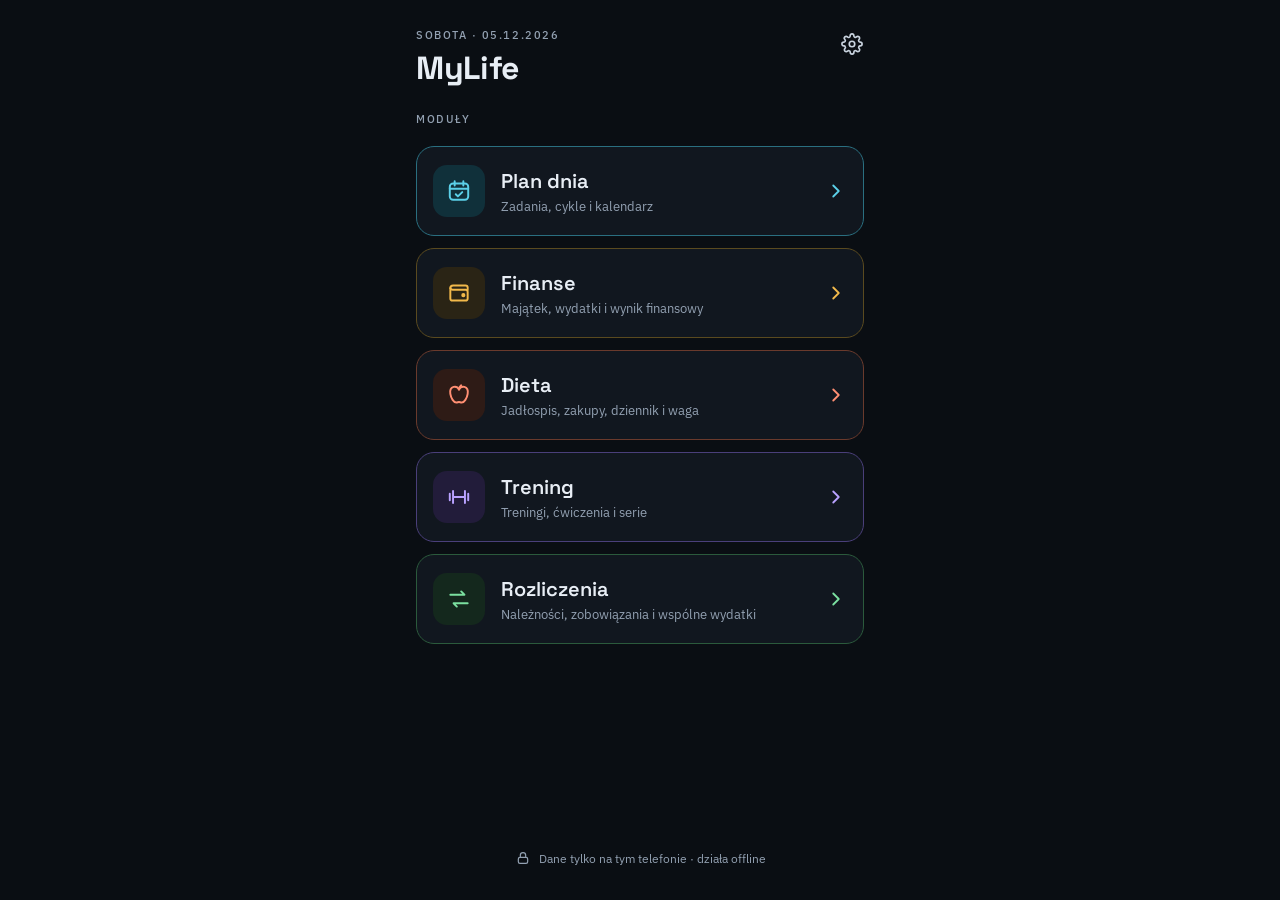
==== index.html @ 1a454322 "v42" ====
<!doctype html>
<html lang="pl">
<head>
<meta charset="utf-8">
<meta name="viewport" content="width=device-width, initial-scale=1, viewport-fit=cover">
<meta name="theme-color" content="#0A0E13">
<meta name="color-scheme" content="dark">
<meta name="description" content="MyLife – osobisty planer dnia, działa offline, dane tylko na telefonie.">
<meta name="mobile-web-app-capable" content="yes">
<title>MyLife</title>
<link rel="manifest" href="manifest.webmanifest">
<link rel="icon" type="image/png" sizes="192x192" href="icons/icon-192.png">
<link rel="apple-touch-icon" href="icons/icon-192.png">
<link rel="preconnect" href="https://fonts.googleapis.com">
<link rel="preconnect" href="https://fonts.gstatic.com" crossorigin>
<link rel="stylesheet" href="https://fonts.googleapis.com/css2?family=IBM+Plex+Sans:wght@400;500;600&family=Space+Grotesk:wght@500;600;700&display=swap">
<link rel="stylesheet" href="styles.css">
</head>
<body>
<div id="app" aria-live="polite"></div>
<noscript><p style="color:#E8EEF5;padding:24px;font-family:sans-serif">MyLife wymaga włączonego JavaScriptu.</p></noscript>
<script src="lib/jszip.min.js"></script>
<script src="core.js"></script>
<script src="gcal.js"></script>
<script src="polar.js"></script>
<script src="diet-pdf.js"></script>
<script src="diet-core.js"></script>
<script src="diet-ui.js"></script>
<script src="body-ocr.js"></script>
<script src="body-cam.js"></script>
<script src="body-ui.js"></script>
<script src="fin-core.js"></script>
<script src="fin-import.js"></script>
<script src="fin-ui.js"></script>
<script src="train-core.js"></script>
<script src="settle-core.js"></script>
<script src="settle-ui.js"></script>
<script src="train-rec.js"></script>
<script src="polar-sports.js"></script>
<script src="train-rec-ui.js"></script>
<script src="train-ui.js"></script>
<script src="gcal-ui.js"></script>
<script src="polar-ui.js"></script>
<script src="app.js"></script>
</body>
</html>
---- styles.css ----
/* MyLive – style przeniesione 1:1 z makiety „Planer – makieta” */
:root {
  --bg: #0A0E13;
  --surface: #11171F;
  --surface-2: #171F2A;
  --line: #202B38;
  --line-2: #2B3848;
  --accent: #5BD0E8;
  --accent-ink: #06222A;
  --accent-bg: #10303A;
  --accent-line: #2A6F80;
  --text: #E8EEF5;
  --text-2: #C9D3DF;
  --muted: #93A1B2;
  --dim: #6F7E90;
  --check: #4A5A6E;
  --danger-bg: #3A1A1F;
  --danger: #FF9C8A;
  --gold: #F2B94B; --gold-bg: #2A2415;
  --coral: #FF8F73; --coral-bg: #2E1B16;
  --display: 'Space Grotesk', system-ui, sans-serif;
  --body: 'IBM Plex Sans', system-ui, sans-serif;
  --safe-top: env(safe-area-inset-top, 0px);
  --safe-bottom: env(safe-area-inset-bottom, 0px);
  color-scheme: dark;
}
* { box-sizing: border-box; -webkit-tap-highlight-color: transparent; }
html, body { margin: 0; height: 100%; background: var(--bg); }
body { color: var(--text); font-family: var(--body); overscroll-behavior: none; }
a { color: inherit; text-decoration: none; }
button { font-family: inherit; color: inherit; cursor: pointer; }
input, textarea { font-family: var(--body); }
input::placeholder, textarea::placeholder { color: var(--muted); }
:focus-visible { outline: 2px solid var(--accent); outline-offset: 2px; }
.sr-only { position: absolute; width: 1px; height: 1px; overflow: hidden; clip: rect(0 0 0 0); white-space: nowrap; }

#app { max-width: 480px; margin: 0 auto; height: 100dvh; display: flex; flex-direction: column; overflow: hidden; position: relative; }
.screen { flex: 1; min-height: 0; display: flex; flex-direction: column; }

/* ---------- Nagłówki ---------- */
.topbar { display: flex; align-items: center; gap: 4px; padding: calc(16px + var(--safe-top)) 8px 0 8px; }
.topbar.center { justify-content: space-between; }
.topbar h1 { margin: 0; font-family: var(--display); font-size: 22px; font-weight: 600; }
.iconbtn { width: 44px; height: 44px; display: flex; align-items: center; justify-content: center; background: none; border: none; padding: 0; color: var(--text); flex: none; }
.iconbtn.soft { color: var(--text-2); }
.eyebrow { font-size: 11px; letter-spacing: 0.14em; color: var(--muted); font-weight: 500; text-transform: uppercase; }

/* ---------- Ekran główny ---------- */
.home { padding: calc(28px + var(--safe-top)) 16px calc(20px + var(--safe-bottom)); gap: 20px; overflow-y: auto; }
.home h1 { margin: 0; font-family: var(--display); font-size: 32px; font-weight: 700; letter-spacing: -0.01em; }
.modules { display: flex; flex-direction: column; gap: 12px; }
.module { display: flex; align-items: center; gap: 16px; padding: 18px 16px; background: var(--surface); border: 1px solid var(--line); border-radius: 18px; min-height: 44px; width: 100%; text-align: left; }
.module.active { border-color: var(--accent-line); }
.module .ico { width: 52px; height: 52px; border-radius: 14px; display: flex; align-items: center; justify-content: center; flex: none; }
.module .txt { flex: 1; min-width: 0; display: flex; flex-direction: column; gap: 4px; }
.module .name { font-family: var(--display); font-size: 20px; font-weight: 600; }
.module .desc { font-size: 13px; color: var(--muted); }
.badge-soon { flex: none; font-size: 11px; letter-spacing: 0.08em; padding: 4px 8px; border: 1px solid var(--line-2); border-radius: 999px; color: var(--muted); }
.home-foot { margin-top: auto; display: flex; align-items: center; justify-content: center; gap: 8px; color: var(--muted); font-size: 12px; background: none; border: none; min-height: 44px; width: 100%; }

/* ---------- Przełącznik widoków ---------- */
.seg { display: flex; background: var(--surface); border: 1px solid var(--line); border-radius: 12px; padding: 4px; gap: 4px; }
.seg > * { flex: 1; height: 40px; display: flex; align-items: center; justify-content: center; border-radius: 9px; color: var(--text-2); font-size: 14px; font-weight: 500; background: none; border: none; }
.seg > .on { background: var(--accent); color: var(--accent-ink); font-weight: 600; }
.seg.small { background: var(--bg); padding: 3px; gap: 3px; }
.seg.small > * { height: 38px; font-size: 13px; }

.head-pad { display: flex; flex-direction: column; gap: 16px; padding: 8px 16px 0 16px; }
.head-pad.tight { gap: 8px; }

/* ---------- Pasek tygodnia (Dzień) ---------- */
.strip { touch-action: pan-y; display: grid; grid-template-columns: repeat(7, minmax(0, 1fr)); gap: 6px; }
.strip button { display: flex; flex-direction: column; align-items: center; gap: 4px; padding: 8px 0; border-radius: 12px; background: var(--surface); border: 1px solid var(--line); min-height: 56px; }
.strip .d { font-size: 11px; color: var(--muted); letter-spacing: 0.06em; }
.strip .n { font-family: var(--display); font-size: 17px; font-weight: 600; }
.strip .sel { background: var(--accent-bg); border-color: var(--accent-line); }
.strip .sel .n, .strip .today .n { color: var(--accent); }

.dayhead { display: flex; justify-content: space-between; align-items: center; gap: 8px; min-height: 28px; }
.dayhead .t { font-family: var(--display); font-size: 18px; font-weight: 600; }
.sub { font-size: 13px; color: var(--muted); }
.dayhead + .sub { margin-top: -10px; }

/* pastylka (Cofnij, Rozwiń wszystko, Otwórz ten dzień) */
.pillbtn { flex: none; height: 44px; margin: -8px 0; padding: 0; background: none; border: none; display: flex; align-items: center; }
.pill { height: 28px; padding: 0 10px; border-radius: 999px; background: var(--surface-2); border: 1px solid var(--line-2); color: var(--accent); font-size: 12px; font-weight: 500; display: inline-flex; align-items: center; gap: 5px; white-space: nowrap; }

/* ---------- Lista zadań ---------- */
.list { flex: 1; min-height: 0; overflow-y: auto; display: flex; flex-direction: column; gap: 8px; padding: 12px 16px 12px 16px; }
.row-wrap { flex: none; position: relative; border-radius: 14px; overflow: hidden; }
.row-del { position: absolute; inset: 0; background: var(--danger-bg); display: none; align-items: center; gap: 10px; padding-left: 20px; color: var(--danger); font-size: 14px; font-weight: 600; }
.row-wrap.swiping .row-del { display: flex; }
.row { position: relative; touch-action: pan-y; display: flex; align-items: center; gap: 12px; padding: 4px 4px 4px 14px; background: var(--surface); border: 1px solid var(--line); border-radius: 14px; min-height: 56px; transition: transform .2s ease; user-select: none; -webkit-user-select: none; }
.row .time { width: 44px; flex: none; font-family: var(--display); font-size: 15px; font-weight: 600; color: var(--accent); }
.row .time.allday { font-size: 12px; font-weight: 500; color: var(--muted); font-family: var(--body); }
.row .body { flex: 1; min-width: 0; display: flex; flex-direction: column; gap: 3px; background: none; border: none; padding: 8px 0; text-align: left; }
.row .title { font-size: 15px; color: var(--text); overflow-wrap: anywhere; }
.row.done .title { color: var(--muted); text-decoration: line-through; }
.row.done .time { color: var(--muted); }
.rep { display: flex; align-items: center; gap: 5px; font-size: 12px; color: var(--muted); }
.check { width: 48px; height: 48px; flex: none; display: flex; align-items: center; justify-content: center; background: none; border: none; padding: 0; }
.check .box { width: 26px; height: 26px; border-radius: 8px; border: 2px solid var(--check); display: flex; align-items: center; justify-content: center; color: var(--accent-ink); }
.row.done .check .box { background: var(--accent); border-color: var(--accent); }
.empty { margin: 24px 8px; text-align: center; color: var(--muted); font-size: 14px; line-height: 1.5; }

/* ---------- Stopka akcji ---------- */
.footbar { display: flex; align-items: center; gap: 10px; padding: 12px 16px calc(20px + var(--safe-bottom)) 16px; background: var(--bg); border-top: 1px solid var(--line); }
.quick { flex: 1; min-width: 0; height: 48px; background: var(--surface); border: 1px solid var(--line-2); border-radius: 14px; padding: 0 14px; color: var(--text); font-size: 15px; }
.plus { width: 48px; height: 48px; flex: none; border-radius: 14px; background: var(--accent); color: var(--accent-ink); display: flex; align-items: center; justify-content: center; border: none; }
.primary { flex: 1; height: 52px; border-radius: 14px; background: var(--accent); color: var(--accent-ink); display: flex; align-items: center; justify-content: center; gap: 8px; font-size: 16px; font-weight: 600; border: none; }
.primary:disabled { opacity: .45; }

/* ---------- Tydzień ---------- */
.navrow { display: flex; align-items: center; justify-content: space-between; }
.navrow .mid { display: flex; flex-direction: column; align-items: center; gap: 2px; }
.navrow .big { font-family: var(--display); font-size: 18px; font-weight: 600; }
.navrow .big.l { font-size: 20px; }
.navrow .small { font-size: 12px; color: var(--muted); }
.week-list { flex: 1; min-height: 0; overflow-y: auto; display: flex; flex-direction: column; gap: 8px; padding: 4px 16px 12px 16px; }
.wday { flex: none; background: var(--surface); border: 1px solid var(--line); border-radius: 14px; overflow: hidden; }
.wday .top { display: flex; align-items: flex-start; }
.wday .open { flex: none; display: flex; padding: 10px 0 10px 10px; background: none; border: none; }
.dbadge { width: 48px; flex: none; display: flex; flex-direction: column; align-items: center; gap: 2px; padding: 6px 0; border-radius: 10px; border: 1px solid var(--line); }
.dbadge .d { font-size: 11px; letter-spacing: 0.06em; color: var(--muted); }
.dbadge .n { font-family: var(--display); font-size: 18px; font-weight: 600; }
.dbadge.today { background: var(--accent-bg); border-color: var(--accent-line); }
.dbadge.today .n { color: var(--accent); }
.wday .tog { flex: 1; min-width: 0; display: flex; align-items: flex-start; gap: 14px; padding: 10px 12px 10px 14px; background: none; border: none; text-align: left; min-height: 64px; }
.wday .lines { flex: 1; min-width: 0; display: flex; flex-direction: column; gap: 5px; padding-top: 2px; }
.wline { display: flex; gap: 10px; align-items: baseline; min-width: 0; }
.wline .tm { width: 40px; flex: none; font-family: var(--display); font-size: 13px; font-weight: 600; color: var(--accent); }
.wline .tm.allday { font-family: var(--body); font-weight: 500; font-size: 11px; color: var(--muted); }
.wline .nm { flex: 1; min-width: 0; font-size: 14px; white-space: nowrap; overflow: hidden; text-overflow: ellipsis; }
.wline.done .nm { color: var(--muted); text-decoration: line-through; }
.more { font-size: 12px; color: var(--muted); padding-left: 0; }
.chev { flex: none; height: 32px; display: flex; align-items: center; color: var(--muted); }
.wday .items { margin: 0 12px 4px 12px; border-top: 1px solid var(--line); padding: 12px 2px 6px 60px; display: flex; flex-direction: column; gap: 12px; }
.witem { display: flex; gap: 10px; align-items: flex-start; background: none; border: none; padding: 0; text-align: left; width: 100%; }
.witem .tm { width: 40px; flex: none; font-family: var(--display); font-size: 13px; font-weight: 600; color: var(--accent); padding-top: 1px; }
.witem .tm.allday { font-family: var(--body); font-weight: 500; font-size: 11px; color: var(--muted); }
.witem .c { flex: 1; min-width: 0; display: flex; flex-direction: column; gap: 3px; }
.witem .ti { font-size: 14px; }
.witem.done .ti { color: var(--muted); text-decoration: line-through; }

/* ---------- Miesiąc ---------- */
.dow-row { display: grid; grid-template-columns: repeat(7, minmax(0, 1fr)); text-align: center; font-size: 11px; letter-spacing: 0.06em; color: var(--muted); padding-bottom: 2px; }
.mgrid { display: grid; grid-template-columns: repeat(7, minmax(0, 1fr)); }
.mcell { width: 100%; height: 50px; display: flex; flex-direction: column; align-items: center; gap: 3px; padding: 3px 0 0 0; background: none; border: none; color: var(--text); }
.mcell .num { width: 30px; height: 30px; border-radius: 15px; display: flex; align-items: center; justify-content: center; font-family: var(--display); font-size: 15px; font-weight: 500; }
.mcell.muted .num { color: var(--dim); }
.mcell.today .num { background: var(--accent); color: var(--accent-ink); font-weight: 700; }
.mcell.sel .num { border: 2px solid var(--accent); color: var(--accent); font-weight: 700; }
.dots { display: flex; gap: 3px; height: 5px; }
.dots i { width: 5px; height: 5px; border-radius: 3px; background: var(--accent); display: block; }
.mcell.muted .dots i { background: var(--dim); }
.month-panel { flex: 1; min-height: 0; overflow-y: auto; padding: 12px 16px 12px 16px; }
.card { background: var(--surface); border: 1px solid var(--line); border-radius: 16px; padding: 14px; display: flex; flex-direction: column; gap: 12px; }
.card .hdr { display: flex; justify-content: space-between; align-items: baseline; gap: 8px; }
.card .hdr .t { font-family: var(--display); font-size: 16px; font-weight: 600; }
.card .hdr .c { flex: none; font-size: 12px; color: var(--muted); }
.mitem { display: flex; gap: 12px; align-items: flex-start; background: none; border: none; padding: 0; text-align: left; width: 100%; }
.mitem .tm { width: 44px; flex: none; font-family: var(--display); font-size: 14px; font-weight: 600; color: var(--accent); padding-top: 1px; }
.mitem .tm.allday { font-family: var(--body); font-size: 11px; font-weight: 500; color: var(--muted); padding-top: 3px; }
.mitem .c { flex: 1; min-width: 0; display: flex; flex-direction: column; gap: 3px; }
.mitem .ti { font-size: 14px; }
.mitem.done .ti { color: var(--muted); text-decoration: line-through; }

/* ---------- Formularz ---------- */
.form { flex: 1; min-height: 0; overflow-y: auto; display: flex; flex-direction: column; gap: 14px; padding: 12px 16px 12px 16px; }
.form.tight { gap: 12px; padding-top: 8px; }
.field { flex: none; display: flex; flex-direction: column; gap: 8px; }
.title-input { height: 54px; background: var(--surface); border: 1px solid var(--accent-line); border-radius: 14px; padding: 0 16px; color: var(--text); font-size: 17px; }
.note-input { height: 76px; background: var(--surface); border: 1px solid var(--line); border-radius: 14px; padding: 12px 16px; color: var(--text); font-size: 15px; resize: none; }
.group { flex: none; display: flex; flex-direction: column; gap: 8px; }
.datecard { position: relative; background: var(--surface); border: 1px solid var(--line); border-radius: 14px; padding: 12px 14px; display: flex; flex-direction: column; gap: 6px; min-height: 44px; }
.datecard .v { font-family: var(--display); font-size: 17px; font-weight: 600; }
.datecard input { position: absolute; inset: 0; width: 100%; height: 100%; opacity: 0; border: 0; padding: 0; margin: 0; cursor: pointer; }
.datecard input::-webkit-calendar-picker-indicator { position: absolute; inset: 0; width: 100%; height: 100%; cursor: pointer; }
.timecard { background: var(--surface); border: 1px solid var(--line); border-radius: 14px; padding: 0 6px 0 14px; display: flex; align-items: center; justify-content: space-between; min-height: 56px; }
.timecard .lab { display: flex; align-items: center; gap: 10px; }
.timecard .lab .two { display: flex; flex-direction: column; gap: 1px; }
.timecard .lab .two span:last-child { font-size: 12px; color: var(--muted); }
.hm { display: flex; align-items: center; gap: 2px; }
.hm .colon { font-family: var(--display); font-size: 18px; font-weight: 600; color: var(--muted); padding: 0 3px; }
.num-in { width: 48px; height: 40px; text-align: center; background: var(--bg); border: 1px solid var(--accent-line); border-radius: 10px; color: var(--accent); font-family: var(--display); font-size: 18px; font-weight: 600; }
.num-in.m { width: 56px; height: 48px; border-radius: 12px; font-size: 20px; }
.num-in.l { width: 64px; height: 52px; border-radius: 12px; font-size: 24px; }
.hm .colon.m { font-size: 20px; } .hm .colon.l { font-size: 24px; }
.panel { flex: none; background: var(--surface); border: 1px solid var(--line); border-radius: 14px; padding: 14px; display: flex; flex-direction: column; gap: 12px; }
.select { width: 100%; min-height: 48px; padding: 0 14px; display: flex; align-items: center; justify-content: space-between; background: var(--bg); border: 1px solid var(--line-2); border-radius: 12px; color: var(--text); font-size: 15px; text-align: left; }
.options { background: var(--bg); border: 1px solid var(--line-2); border-radius: 12px; overflow: hidden; }
.options > * { width: 100%; min-height: 48px; padding: 0 14px; display: flex; align-items: center; justify-content: space-between; background: none; border: none; border-bottom: 1px solid var(--line); font-size: 15px; text-align: left; color: var(--text); }
.options > *:last-child { border-bottom: none; }
.options .on { color: var(--accent); font-weight: 600; }
.options .link { color: var(--accent); font-weight: 500; }
.hint { display: flex; align-items: center; gap: 8px; font-size: 13px; color: var(--muted); }
.switchrow { display: flex; align-items: center; justify-content: space-between; }
.switchrow .lab { display: flex; align-items: center; gap: 10px; font-size: 15px; }
.switch { width: 60px; height: 44px; background: none; border: none; padding: 0; display: flex; align-items: center; justify-content: flex-end; }
.switch .track { position: relative; display: block; width: 48px; height: 28px; border-radius: 14px; background: var(--surface-2); border: 1px solid var(--dim); transition: background .15s; }
.switch .knob { position: absolute; top: 2px; left: 3px; width: 22px; height: 22px; border-radius: 11px; background: var(--muted); transition: left .15s, background .15s; }
.switch[aria-checked="true"] .track { background: var(--accent); border-color: var(--accent); }
.switch[aria-checked="true"] .knob { left: 22px; background: var(--accent-ink); }
.customrem { display: flex; align-items: center; gap: 8px; }
.customrem > span:first-child { font-size: 14px; color: var(--text-2); margin-right: 4px; }
.danger-link { align-self: center; background: none; border: none; color: var(--danger); font-size: 14px; font-weight: 500; min-height: 44px; padding: 0 12px; }

/* ---------- Własne powtarzanie ---------- */
.stepper { display: flex; align-items: center; gap: 12px; }
.round { width: 44px; height: 44px; border-radius: 22px; background: var(--surface-2); border: 1px solid var(--line-2); color: var(--text); display: flex; align-items: center; justify-content: center; padding: 0; flex: none; }
.stepper .val { width: 36px; text-align: center; font-family: var(--display); font-size: 26px; font-weight: 600; }
.wdays { display: grid; grid-template-columns: repeat(7, minmax(0, 1fr)); gap: 6px; }
.wdays button { height: 48px; border-radius: 12px; background: var(--surface-2); border: 1px solid var(--line-2); color: var(--text-2); font-size: 13px; font-weight: 500; padding: 0; }
.wdays button.on { background: var(--accent); border-color: var(--accent); color: var(--accent-ink); font-weight: 600; }
.radio-row { display: flex; align-items: center; gap: 8px; }
.radio { flex: 1; min-width: 0; min-height: 48px; background: none; border: none; padding: 0; display: flex; align-items: center; gap: 12px; text-align: left; color: var(--text); font-size: 15px; }
.radio .dot { flex: none; width: 22px; height: 22px; border-radius: 11px; border: 2px solid var(--check); display: flex; align-items: center; justify-content: center; }
.radio[aria-checked="true"] .dot { border-color: var(--accent); }
.radio[aria-checked="true"] .dot::after { content: ''; width: 10px; height: 10px; border-radius: 5px; background: var(--accent); }
.end-date { flex: none; height: 44px; background: var(--bg); border: 1px solid var(--accent-line); border-radius: 12px; color: var(--accent); padding: 0 8px; font-family: var(--display); font-size: 15px; font-weight: 600; color-scheme: dark; }
.preview { display: flex; flex-direction: column; gap: 6px; font-size: 13px; color: var(--muted); }
.preview b { color: var(--text-2); font-weight: 500; }

/* ---------- Przełóż (przesunięcie w lewo + panel) ---------- */
.row-move { position: absolute; inset: 0; background: var(--accent-bg); display: none; align-items: center; justify-content: flex-end; gap: 10px; padding-right: 20px; color: var(--accent); font-size: 14px; font-weight: 600; }
.row-wrap.swiping-l .row-move { display: flex; }
.sheet-wrap { position: absolute; inset: 0; z-index: 10; }
.sheet-scrim { position: absolute; inset: 0; width: 100%; height: 100%; background: rgba(5, 8, 12, 0.74); border: none; padding: 0; cursor: default; }
.sheet-wrap.anim .sheet-scrim { animation: fade .2s ease; }
.sheet-wrap.anim .sheet { animation: slide .22s ease; }
.sheet { position: absolute; left: 0; right: 0; bottom: 0; max-height: 94%; overflow-y: auto; background: var(--surface); border-top: 1px solid var(--line-2); border-radius: 22px 22px 0 0; padding: 10px 16px calc(20px + var(--safe-bottom)) 16px; display: flex; flex-direction: column; gap: 12px; }
.sheet h2 { margin: 0; font-family: var(--display); font-size: 20px; font-weight: 600; }
.grab { align-self: center; width: 40px; height: 4px; border-radius: 2px; background: var(--line-2); }
.sheet-opt { width: 100%; min-height: 56px; padding: 0 14px; display: flex; align-items: center; gap: 12px; text-align: left; color: var(--text); border-radius: 14px; border: 1px solid var(--line); background: var(--bg); }
.sheet-opt .dot { flex: none; width: 22px; height: 22px; border-radius: 11px; border: 2px solid var(--check); display: flex; align-items: center; justify-content: center; }
.sheet-opt.on { border-color: var(--accent-line); background: var(--accent-bg); }
.sheet-opt.on .dot { border-color: var(--accent); }
.sheet-opt.on .dot::after { content: ''; width: 10px; height: 10px; border-radius: 5px; background: var(--accent); }
.cal { background: var(--bg); border: 1px solid var(--line); border-radius: 14px; padding: 8px 8px 10px 8px; display: flex; flex-direction: column; gap: 4px; }
.cal .iconbtn:disabled { opacity: .35; }
.cal-grid { display: grid; grid-template-columns: repeat(7, minmax(0, 1fr)); }
.cal-off { height: 40px; display: flex; align-items: center; justify-content: center; font-family: var(--display); font-size: 15px; color: var(--dim); }
.cal-day { width: 100%; height: 40px; display: flex; align-items: center; justify-content: center; background: none; border: none; padding: 0; }
.cal-day span { width: 36px; height: 36px; border-radius: 18px; color: var(--text); display: flex; align-items: center; justify-content: center; font-family: var(--display); font-size: 15px; font-weight: 500; }
.cal-day.on span { background: var(--accent); color: var(--accent-ink); font-weight: 700; }
.btn-cancel { height: 52px; padding: 0 20px; border-radius: 14px; background: var(--surface-2); border: 1px solid var(--line-2); color: var(--text-2); font-size: 15px; font-weight: 500; flex: none; }
.btn-cancel.small { height: 48px; padding: 0 18px; border-radius: 12px; font-size: 14px; }
.sheet .primary:disabled { background: var(--line); color: var(--muted); opacity: 1; }
@keyframes slide { from { transform: translateY(40px); opacity: 0; } to { transform: none; opacity: 1; } }
@keyframes fade { from { opacity: 0; } to { opacity: 1; } }

/* uchwyt i zmiana kolejności */
.row { padding-left: 4px !important; height: 64px; min-height: 64px; }
.grip { width: 32px; height: 56px; flex: none; display: flex; align-items: center; justify-content: center; background: none; border: none; padding: 0; color: var(--dim); cursor: grab; touch-action: none; }
.row-wrap.lifting { z-index: 5; overflow: visible; }
.row-wrap.lifting .row { border-color: var(--accent-line); box-shadow: 0 8px 24px rgba(0,0,0,0.55); cursor: grabbing; }
.row .body { align-self: stretch; justify-content: center; }
.btn-del { height: 48px; border-radius: 14px; background: var(--danger-bg); border: 1px solid #6A2F36; color: var(--danger); display: flex; align-items: center; justify-content: center; gap: 8px; font-size: 15px; font-weight: 600; width: 100%; }

/* okno usuwania cyklu */
.sheet-opt.danger.on { border-color: #6A2F36; background: #2A1519; }
.sheet-opt.danger.on .dot { border-color: var(--danger); }
.sheet-opt.danger.on .dot::after { background: var(--danger); }
.primary.danger { background: var(--danger); color: #2A0F12; }

/* ---------- Ustawienia ---------- */
.scard { flex: none; background: var(--surface); border: 1px solid var(--line); border-radius: 16px; padding: 16px; display: flex; flex-direction: column; gap: 14px; }
.sico { flex: none; width: 44px; height: 44px; border-radius: 12px; background: var(--accent-bg); color: var(--accent); display: flex; align-items: center; justify-content: center; }
.kv { display: flex; justify-content: space-between; gap: 12px; padding: 10px 0; border-top: 1px solid var(--line); font-size: 14px; }
.kv span:first-child { color: var(--muted); }
.kv span:last-child { text-align: right; }
.warnbox { display: flex; gap: 10px; align-items: flex-start; padding: 12px; border-radius: 12px; background: var(--gold-bg); color: #F2D9A0; font-size: 13px; line-height: 1.45; }
.bigbtn { width: 100%; min-height: 52px; padding: 0 14px; display: flex; align-items: center; gap: 12px; text-align: left; background: var(--bg); border: 1px solid var(--line-2); border-radius: 14px; color: var(--text); }
.bigbtn > svg { color: var(--accent); flex: none; }
.bigbtn .two { display: flex; flex-direction: column; gap: 2px; padding: 8px 0; }
.bigbtn .two span:first-child { font-size: 15px; font-weight: 600; }
.bigbtn .two span:last-child { font-size: 12px; color: var(--muted); }
.confirmbox { display: flex; flex-direction: column; gap: 12px; padding: 14px; border-radius: 14px; background: var(--gold-bg); border: 1px solid #5A4A1F; font-size: 14px; line-height: 1.45; color: #F2D9A0; }
.btn-gold { flex: 1; height: 48px; border-radius: 12px; background: var(--gold); border: none; color: var(--gold-bg); font-size: 14px; font-weight: 600; }
.okbox { display: flex; align-items: center; gap: 10px; padding: 12px 14px; border-radius: 12px; background: var(--accent-bg); color: #BFEFF8; font-size: 13px; line-height: 1.4; }
.switch:disabled { opacity: .45; }

/* ---------- Kopia zapasowa ---------- */
.btn2 { min-height: 48px; border-radius: 12px; background: var(--surface-2); border: 1px solid var(--line-2); color: var(--text); font-size: 15px; font-weight: 500; display: flex; align-items: center; justify-content: center; gap: 8px; padding: 0 14px; }
.btn2.accent { color: var(--accent); }
.btn2.danger { color: var(--danger); }
.para { font-size: 13px; color: var(--muted); line-height: 1.5; margin: 0; }

/* ---------- Komunikat ---------- */
.toast { position: absolute; left: 16px; right: 16px; bottom: calc(96px + var(--safe-bottom)); background: var(--surface-2); border: 1px solid var(--line-2); color: var(--text); border-radius: 12px; padding: 12px 14px; font-size: 14px; z-index: 20; animation: up .2s ease; }
@keyframes up { from { transform: translateY(8px); opacity: 0; } to { transform: none; opacity: 1; } }
@media (prefers-reduced-motion: reduce) { * { transition: none !important; animation: none !important; } }

/* =========================================================
   Moduł Dieta (v5) – kolory i układ z makiety „Etap 2 – Dieta”
   ========================================================= */
:root { --ok: #7BE0A0; --ok-bg: #123022; --ok-line: #2F7A4D; --bad-bg: #2A1519; --bad-line: #6A2F36; --coral-line: #6A3A2C; }
.module.diet { border-color: var(--coral-line); }
.dscroll { flex: 1; min-height: 0; overflow-y: auto; display: flex; flex-direction: column; gap: 12px; padding: 8px 16px calc(20px + var(--safe-bottom)) 16px; }
.dcard { flex: none; background: var(--surface); border: 1px solid var(--line); border-radius: 16px; padding: 14px; display: flex; flex-direction: column; gap: 10px; }
.dcard.tight { padding: 12px 14px 4px 14px; gap: 0; }
.dcard.accent { border-color: var(--accent-line); }
.dhead { display: flex; justify-content: space-between; align-items: center; gap: 8px; min-height: 28px; }
.dcard.tight .dhead { padding-bottom: 6px; }
.slot { font-size: 12px; color: var(--accent); font-weight: 500; }
.dmeal { display: flex; align-items: center; gap: 12px; min-height: 44px; color: var(--text); }
.dmeal .slot { width: 72px; flex: none; }
.dmeal .nm { flex: 1; min-width: 0; font-size: 14px; line-height: 1.3; }
.dmeal .kc { flex: none; font-size: 12px; color: var(--muted); }
.dfn { flex: none; display: flex; align-items: center; gap: 14px; padding: 14px; background: var(--surface); border: 1px solid var(--line); border-radius: 16px; color: var(--text); min-height: 44px; }
.dfn .dico, .dico { width: 44px; height: 44px; border-radius: 12px; background: var(--coral-bg); display: flex; align-items: center; justify-content: center; color: var(--coral); flex: none; }
.dfn .txt { flex: 1; min-width: 0; display: flex; flex-direction: column; gap: 3px; }
.dfn .t { font-family: var(--display); font-size: 17px; font-weight: 600; }
.dfn .s { font-size: 13px; color: var(--muted); }
.empty-plan { gap: 12px; }
.empty-plan .btn2 { min-height: 44px; }
.ddrop { flex: none; display: flex; flex-direction: column; gap: 6px; }
.ddrop .select { background: var(--surface); }
/* lista jadłospisów */
.mcard { flex: none; background: var(--surface); border: 1px solid var(--line); border-radius: 16px; padding: 12px 14px 14px 6px; display: flex; flex-direction: column; }
.mcard.st-cur { border-color: var(--ok-line); }
.mcard > .stsub, .mcard > .btn2, .mcard > .actbox { margin-left: 8px; }
.mtop { display: flex; align-items: flex-start; gap: 4px; }
.mtop .pen { color: var(--muted); }
.minfo { flex: 1; min-width: 0; display: flex; flex-direction: column; gap: 3px; padding-top: 4px; color: var(--text); }
.minfo .nm { font-family: var(--display); font-size: 17px; font-weight: 600; overflow-wrap: anywhere; }
.minfo .sub { font-size: 13px; color: var(--muted); }
.minfo .src { font-size: 12px; color: var(--muted); overflow-wrap: anywhere; }
.badge { flex: none; margin-top: 6px; font-size: 11px; font-weight: 600; letter-spacing: 0.04em; padding: 4px 8px; border-radius: 999px; border: 1px solid; }
.badge.st-cur { border-color: var(--ok-line); background: var(--ok-bg); color: var(--ok); }
.badge.st-plan { border-color: #5A4A1F; background: var(--gold-bg); color: #F2D9A0; }
.badge.st-old { border-color: var(--bad-line); background: var(--danger-bg); color: var(--danger); }
.badge.st-off { border-color: var(--line-2); background: var(--surface-2); color: var(--muted); }
.stsub { font-size: 12px; color: var(--muted); min-height: 18px; padding-top: 6px; }
.actbox { display: flex; flex-direction: column; gap: 10px; margin-top: 12px; padding-top: 12px; border-top: 1px solid var(--line); }
/* kalendarz */
.dcal { background: var(--bg); border: 1px solid var(--line); border-radius: 14px; padding: 8px 8px 10px 8px; display: flex; flex-direction: column; gap: 4px; }
.dcal .iconbtn:disabled { opacity: .35; }
.cgrid { display: grid; grid-template-columns: repeat(7, minmax(0, 1fr)); }
.ccell { height: 40px; display: flex; align-items: center; justify-content: center; font-family: var(--display); font-size: 15px; color: var(--text); background: none; border: none; padding: 0; border-radius: 20px; }
.ccell.today { box-shadow: inset 0 0 0 1px var(--line-2); }
.ccell.sel { background: var(--accent); color: var(--accent-ink); font-weight: 700; }
.ccell.off { color: #3A4756; }
/* jadłospis i przepis */
.dmrow { width: 100%; min-height: 56px; padding: 6px 0; display: flex; align-items: center; gap: 10px; text-align: left; background: none; border: none; border-top: 1px solid var(--line); color: var(--text); }
.dmrow .slot { width: 72px; flex: none; }
.dmrow .nm { flex: 1; min-width: 0; font-size: 14px; line-height: 1.3; }
.overlay { position: absolute; inset: 0; z-index: 10; background: var(--bg); display: flex; flex-direction: column; }
.dish-title { margin: 0; font-family: var(--display); font-size: 24px; font-weight: 600; line-height: 1.2; }
.chip { height: 28px; padding: 0 10px; border-radius: 999px; background: var(--surface-2); border: 1px solid var(--line-2); font-size: 12px; display: inline-flex; align-items: center; }
.ingrow { display: flex; justify-content: space-between; gap: 12px; padding: 10px 0; border-top: 1px solid var(--line); font-size: 14px; }
.ingrow span:last-child { color: var(--muted); text-align: right; flex: none; max-width: 48%; }
.step { display: flex; gap: 12px; align-items: flex-start; }
.step .n { flex: none; width: 26px; height: 26px; border-radius: 13px; background: var(--accent-bg); color: var(--accent); display: flex; align-items: center; justify-content: center; font-family: var(--display); font-size: 13px; font-weight: 600; }
.step .t { flex: 1; min-width: 0; font-size: 14px; line-height: 1.5; padding-top: 2px; }
/* plan */
.pslot { display: flex; align-items: center; gap: 10px; padding: 10px 0; border-top: 1px solid var(--line); }
.dcard.tight > .pslot:first-child { border-top: none; padding-top: 2px; }
.pweek { flex: none; display: flex; gap: 12px; align-items: flex-start; padding: 10px; background: var(--surface); border: 1px solid var(--line); border-radius: 14px; text-align: left; color: var(--text); width: 100%; }
.wline .sh { width: 54px; flex: none; font-size: 12px; color: var(--accent); font-weight: 500; }
.cdot, .dots i.gold { display: inline-block; width: 6px; height: 6px; border-radius: 3px; background: var(--coral); flex: none; }
.optlist { display: flex; flex-direction: column; gap: 10px; max-height: 52vh; overflow-y: auto; }
/* zakupy */
.cbox { width: 24px; height: 24px; flex: none; border-radius: 7px; border: 2px solid var(--check); display: flex; align-items: center; justify-content: center; color: var(--accent-ink); }
.cbox svg { width: 14px; height: 14px; }
.tri { width: 44px; height: 44px; flex: none; display: flex; align-items: center; justify-content: center; background: none; border: none; padding: 0; }
.tri.full .cbox, .shoprow.done .cbox, .sheet-opt.check.on .cbox { background: var(--accent); border-color: var(--accent); }
.tri.part .cbox { border-color: var(--accent); }
.tri.part .cbox i { width: 10px; height: 3px; border-radius: 2px; background: var(--accent); display: block; }
.shopday { display: flex; align-items: center; gap: 4px; margin: -6px 0 2px -10px; }
.shopexp { flex: 1; min-width: 0; min-height: 48px; display: flex; align-items: center; gap: 8px; background: none; border: none; color: var(--text); padding: 0; }
.shopmeal { width: 100%; display: flex; align-items: center; gap: 4px; padding: 4px 0 4px 24px; background: none; border: none; border-top: 1px solid var(--line); color: var(--text); text-align: left; }
.shoprow { width: 100%; min-height: 52px; display: flex; align-items: center; gap: 12px; padding: 4px 0; background: none; border: none; border-top: 1px solid var(--line); color: var(--text); text-align: left; }
.dcard.tight > .shoprow:first-child { border-top: none; }
.shoprow .nm { flex: 1; min-width: 0; font-size: 14px; }
.shoprow .amt { flex: none; font-size: 13px; color: var(--muted); }
.shoprow.done .nm { color: var(--muted); text-decoration: line-through; }
.bar { height: 8px; border-radius: 4px; background: var(--surface-2); overflow: hidden; }
.bar > div { height: 100%; background: var(--accent); border-radius: 4px; transition: width .2s; }
/* dziennik */
.jmeal { display: flex; align-items: center; gap: 8px; padding: 8px 0; border-top: 1px solid var(--line); }
.dcard.tight > .jmeal:nth-child(2) { border-top: none; }
.jbtn { width: 44px; height: 44px; flex: none; border-radius: 12px; background: var(--bg); border: 1px solid var(--line-2); color: var(--muted); display: flex; align-items: center; justify-content: center; padding: 0; }
.jbtn.eat.on { background: var(--ok-bg); border-color: var(--ok-line); color: var(--ok); }
.jbtn.skip.on { background: var(--bad-bg); border-color: var(--bad-line); color: var(--danger); }
.jentry { display: flex; align-items: center; gap: 8px; padding: 2px 0 2px 2px; font-size: 14px; border-bottom: 1px solid var(--line); }
.jadd { display: flex; gap: 8px; align-items: center; }
.jadd .quick { height: 44px; }
.jadd .plus { width: 44px; height: 44px; }
.tiles { display: grid; grid-template-columns: repeat(3, minmax(0, 1fr)); gap: 8px; }
.tile { background: var(--surface); border: 1px solid var(--line); border-radius: 14px; padding: 12px 6px; display: flex; flex-direction: column; align-items: center; gap: 4px; font-size: 12px; color: var(--muted); text-align: center; }
.tile .v { font-family: var(--display); font-size: 24px; font-weight: 600; color: var(--text); }
.statrow { gap: 6px; padding-bottom: 12px; }
.sbar { display: flex; height: 8px; border-radius: 4px; background: var(--surface-2); overflow: hidden; }
.sbar .e { background: var(--ok); } .sbar .s { background: var(--danger); }
/* waga */
.wrow { display: flex; align-items: center; justify-content: center; gap: 14px; }
.wrow .round { font-size: 22px; }
.wkg { width: 110px; height: 56px; text-align: center; background: var(--bg); border: 1px solid var(--accent-line); border-radius: 12px; color: var(--accent); font-family: var(--display); font-size: 30px; font-weight: 600; }
.wchart { position: relative; display: flex; flex-direction: column; gap: 6px; }
.wchart .wy { position: absolute; left: 0; top: 0; height: 176px; width: 34px; pointer-events: none; z-index: 2; }
.wchart .wy div { position: absolute; left: 0; font-size: 10px; color: var(--muted); background: var(--surface); padding-right: 2px; }
.wscroll { overflow-x: auto; overflow-y: hidden; margin-left: 34px; scrollbar-width: none; }
.wscroll::-webkit-scrollbar { display: none; }
.wgrid { position: absolute; left: 0; right: 0; height: 1px; background: var(--line); }
.wdot { position: absolute; width: 28px; height: 28px; padding: 0; border: none; background: none; display: flex; align-items: center; justify-content: center; }
.wdot span { width: 10px; height: 10px; border-radius: 5px; background: var(--bg); border: 2px solid var(--accent); }
.wdot.on span { background: var(--accent); width: 12px; height: 12px; border-radius: 6px; }
.wtip { align-self: center; display: flex; gap: 10px; align-items: baseline; padding: 6px 12px; border-radius: 10px; background: var(--surface-2); border: 1px solid var(--line-2); font-size: 13px; color: var(--muted); }
.whist { display: flex; align-items: center; gap: 10px; padding: 6px 0; border-top: 1px solid var(--line); font-size: 14px; }
.wdl { width: 78px; text-align: right; font-size: 13px; color: var(--muted); flex: none; }
.wdl.down { color: var(--ok); } .wdl.up { color: var(--danger); }
/* ustawienia – import */
.pending { display: flex; align-items: center; gap: 12px; padding: 10px 12px; border-radius: 12px; background: var(--bg); border: 1px solid var(--line-2); }
.pdfb { flex: none; width: 40px; height: 40px; border-radius: 10px; background: var(--danger-bg); color: var(--danger); font-size: 11px; font-weight: 700; display: flex; align-items: center; justify-content: center; letter-spacing: .05em; }
.fname { font-size: 14px; font-weight: 500; overflow-wrap: anywhere; }
.sheet-opt.check { gap: 12px; }
.okbox a { text-decoration: underline; }
.okbox span { min-width: 0; overflow-wrap: anywhere; }

/* ---------- v6: pusty stan Diety, okno „Pierwszy dzień diety”, wybór modułów kopii ---------- */
.dempty { flex: 1; min-height: 0; overflow-y: auto; display: flex; flex-direction: column; justify-content: center; align-items: center; gap: 14px; padding: 8px 24px calc(40px + var(--safe-bottom)) 24px; text-align: center; }
.dico.big { width: 64px; height: 64px; border-radius: 18px; }
.dico.big svg { width: 30px; height: 30px; }
.dempty a.primary, .dempty a.btn2 { display: flex; align-items: center; justify-content: center; }
.modal-wrap { position: absolute; inset: 0; z-index: 20; background: rgba(5, 8, 12, 0.78); display: flex; align-items: center; justify-content: center; padding: 20px; }
.modal { width: 100%; max-height: 100%; overflow-y: auto; background: var(--surface); border: 1px solid var(--accent-line); border-radius: 18px; padding: 18px; display: flex; flex-direction: column; gap: 12px; }
.fdgrid { display: grid; grid-template-columns: repeat(4, minmax(0, 1fr)); gap: 8px; }
.fdgrid button { height: 48px; padding: 0; border-radius: 12px; border: 1px solid var(--line-2); background: var(--bg); color: var(--text); font-size: 14px; font-weight: 600; }
.fdgrid button.on { border-color: var(--accent); background: var(--accent); color: var(--accent-ink); }
.bkpick { display: flex; flex-direction: column; gap: 10px; padding: 14px; border-radius: 14px; background: var(--surface-2); border: 1px solid var(--accent-line); }
.bkpick.load { background: var(--gold-bg); border-color: #5A4A1F; }
.bkmod { width: 100%; min-height: 48px; display: flex; align-items: center; gap: 12px; padding: 0 12px; background: var(--bg); border: 1px solid var(--line-2); border-radius: 12px; color: var(--text); font-size: 15px; text-align: left; }
.bkmod.on .cbox { background: var(--accent); border-color: var(--accent); }
.btn-gold:disabled, .bkpick .primary:disabled { background: var(--line); color: var(--dim); }
.modal > div { overflow-wrap: anywhere; }

/* ---------- v7 ---------- */
/* Posiłek jako przycisk (Dieta, Plan posiłków): dotknięcie otwiera przepis */
button.dmeal { width: 100%; padding: 0; background: none; border: none; text-align: left; }
.precbtn { flex: 1; min-width: 0; min-height: 56px; display: flex; flex-direction: column; align-items: flex-start; gap: 3px; padding: 0; background: none; border: none; text-align: left; color: var(--text); }
.precline { width: 100%; min-height: 44px; align-items: center; padding: 0; background: none; border: none; text-align: left; color: var(--text); }
/* Lista zakupów: miara domowa pod ilością */
.shoprow .amt { display: flex; flex-direction: column; align-items: flex-end; gap: 1px; padding: 6px 0; }
.shoprow .amt > span:first-child { color: var(--text-2); }
.shoprow .amt .meas { font-size: 11px; color: var(--dim); }
/* Lista jadłospisów: przeciągnięcie w prawo = usuń */
.mwrap { flex: none; position: relative; border-radius: 16px; overflow: hidden; }
.mwrap > .mcard { position: relative; touch-action: pan-y; }
.mrev { position: absolute; inset: 0; background: var(--danger-bg); display: none; align-items: center; gap: 10px; padding-left: 20px; color: var(--danger); font-size: 14px; font-weight: 600; }
.mwrap.blocked .mrev { background: var(--surface-2); color: var(--muted); }
.mwrap.swiping .mrev { display: flex; }
.undo-pill { flex: none; height: 32px; padding: 0 12px; border-radius: 999px; background: var(--surface-2); border: 1px solid var(--line-2); color: var(--accent); font-size: 12px; font-weight: 600; }

/* ---------- v8: dolny pasek modułów ---------- */
:root { --gold-line: #5A4A1F; --gold-text: #F2D9A0; }
.navbar { flex: none; display: flex; background: var(--bg); border-top: 1px solid var(--line); padding: 4px 4px calc(12px + var(--safe-bottom)) 4px; }
.navbar .nb { flex: 1; min-width: 0; min-height: 52px; display: flex; flex-direction: column; align-items: center; justify-content: center; gap: 3px; border-radius: 12px; font-size: 11px; font-weight: 500; color: var(--muted); }
.navbar .nb span { max-width: 100%; overflow: hidden; text-overflow: ellipsis; white-space: nowrap; }
.navbar .nb.on { font-weight: 600; background: var(--surface-2); }
.navbar.coral .nb.on { color: var(--coral); }
.navbar.gold .nb.on { color: var(--gold); }
.screen.withnav .dscroll { padding-bottom: 20px; }
.screen.withnav > .footbar { padding-bottom: 12px; }

/* ---------- v8: moduł Finanse ---------- */
.module.fin { border-color: var(--gold-line); }
.dcard.gold, .modal.gold { border-color: var(--gold-line); }
a.dcard { color: var(--text); }
.dico.gold { background: var(--gold-bg); color: var(--gold); }
.fbig { font-family: var(--display); font-size: 30px; font-weight: 700; color: var(--gold-text); }
.fbig.red { font-size: 26px; color: var(--danger); }
.f3, .f2 { display: flex; gap: 8px; }
.f3 > div { flex: 1; min-width: 0; display: flex; flex-direction: column; gap: 2px; }
.f3 span { font-size: 11px; color: var(--muted); }
.f3 b { font-size: 14px; font-weight: 600; }
.f2 > div { flex: 1; min-width: 0; background: var(--bg); border: 1px solid var(--line); border-radius: 12px; padding: 10px 12px; display: flex; flex-direction: column; gap: 2px; }
.f2 span { font-size: 11px; color: var(--muted); }
.f2 b { font-size: 15px; font-weight: 600; }
.fadd { flex: none; height: 44px; border: none; padding: 0 16px; border-radius: 12px; background: var(--accent); color: var(--accent-ink); display: flex; align-items: center; gap: 6px; font-size: 14px; font-weight: 600; }
.fdot { flex: none; width: 10px; height: 10px; border-radius: 5px; display: inline-block; }
.ffield { display: flex; flex-direction: column; gap: 6px; }
.finput { flex: 1; min-width: 0; width: 100%; height: 48px; background: var(--bg); border: 1px solid var(--line-2); border-radius: 12px; padding: 0 14px; color: var(--text); font-size: 15px; }
.finput.amt { font-family: var(--display); font-size: 17px; font-weight: 600; }
.finput.gold { border-color: var(--gold-line); height: 52px; font-size: 18px; }
.flink { height: 44px; padding: 0 4px; background: none; border: none; color: var(--accent); font-size: 13px; font-weight: 600; }
.fchips { display: flex; flex-wrap: wrap; gap: 8px; }
.fchip { height: 44px; padding: 0 12px; display: inline-flex; align-items: center; gap: 8px; border-radius: 999px; border: 1px solid var(--line-2); background: var(--bg); color: var(--text); font-size: 14px; }
.fchip.on { border-color: var(--accent); background: var(--accent-bg); color: var(--accent); }
.fchip.static { height: 36px; font-size: 13px; }
.btn2.off { background: var(--line); color: var(--dim); }
.primary.dim { background: var(--line); color: var(--dim); }
.frow { display: flex; align-items: center; gap: 10px; min-height: 52px; border-top: 1px solid var(--line); }
.frow .iconbtn { margin-right: -10px; color: var(--muted); }
.frow > b { flex: none; font-size: 14px; font-weight: 600; }
.ft { flex: 1; min-width: 0; display: flex; flex-direction: column; gap: 1px; }
.ft > span:first-child { font-size: 14px; word-break: break-word; }
.ft > span + span { font-size: 12px; color: var(--muted); }
.fday { padding: 0 14px; gap: 0; }
.fdayhead { width: 100%; min-height: 60px; display: flex; align-items: center; gap: 10px; padding: 0; background: none; border: none; text-align: left; color: var(--text); }
.fsum { flex: none; font-family: var(--display); font-size: 17px; font-weight: 600; }
.frot { flex: none; color: var(--muted); display: flex; transition: transform .15s; }
.frot.up { transform: rotate(180deg); }
.fcatbtn { flex: none; height: 44px; padding: 0 14px; display: flex; align-items: center; justify-content: space-between; background: var(--surface); border: 1px solid var(--line); border-radius: 12px; color: var(--text); font-size: 14px; }
.fstack { display: flex; height: 12px; border-radius: 6px; overflow: hidden; background: var(--surface-2); }
.fcatrow { border-top: 1px solid var(--line); }
.fcatrow:first-child { border-top: none; }
.fcatrow > button { width: 100%; display: flex; flex-direction: column; gap: 6px; padding: 12px 0; background: none; border: none; text-align: left; color: var(--text); }
.fcatrow .l1 { display: flex; align-items: center; gap: 10px; width: 100%; }
.fcatrow .l1 b { flex: none; min-width: 84px; text-align: right; font-size: 15px; font-weight: 600; }
.fbar { display: block; width: 100%; height: 6px; border-radius: 3px; background: var(--surface-2); overflow: hidden; }
.fbar > span { display: block; height: 6px; }
.frange { flex: 1; min-width: 0; height: 52px; padding: 0 12px; display: flex; flex-direction: column; justify-content: center; gap: 1px; text-align: left; background: var(--surface); border: 1px solid var(--line-2); border-radius: 12px; color: var(--text); }
.frange span { font-size: 11px; letter-spacing: .14em; color: var(--muted); }
.frange b { font-size: 14px; font-weight: 600; white-space: nowrap; overflow: hidden; text-overflow: ellipsis; }
.ccell.inr { background: var(--accent-bg); }
.fopt { flex: none; display: flex; flex-direction: column; border-radius: 16px; border: 1px solid var(--line); background: var(--surface); }
.fopt.on { border-color: var(--accent); background: var(--accent-bg); }
.fopt > button { width: 100%; min-height: 64px; display: flex; align-items: center; gap: 12px; padding: 10px 14px; background: none; border: none; text-align: left; color: var(--text); }
.fradio { flex: none; width: 22px; height: 22px; border-radius: 11px; border: 2px solid var(--line-2); display: flex; align-items: center; justify-content: center; }
.fopt.on .fradio { border-color: var(--accent); }
.fradio i { width: 10px; height: 10px; border-radius: 5px; background: var(--accent); }
.fsec { width: 100%; min-height: 48px; display: flex; align-items: center; gap: 10px; padding: 0; background: none; border: none; text-align: left; color: var(--text); }
.fsec b { flex: none; font-weight: 600; }
.fitem { width: 100%; min-height: 56px; display: flex; align-items: center; gap: 10px; padding: 0; background: none; border: none; border-top: 1px solid var(--line); text-align: left; color: var(--text); }
.fitem b { flex: none; font-family: var(--display); font-size: 16px; font-weight: 600; }
.fline { display: flex; justify-content: space-between; align-items: baseline; }
.fline span { font-size: 14px; color: var(--text-2); }
.fline b { font-family: var(--display); font-size: 17px; font-weight: 600; }
.fgroup { display: flex; flex-direction: column; border-top: 1px solid var(--line); padding-top: 6px; }
.fghead { display: flex; align-items: center; gap: 10px; min-height: 32px; font-size: 13px; font-weight: 600; color: var(--text-2); }
.fghead b { font-size: 14px; color: var(--text); }
.fchart .wdot span { border-color: var(--gold); }
.fchart .wdot.last span { background: var(--gold); }
.fchart .wdot.on span { background: var(--text); border-color: var(--text); }
.seg.gold > .on { background: var(--gold); color: var(--gold-bg); }
.fchart .wy { width: 48px; }
.fchart .wy div { white-space: nowrap; }
.fchart .wscroll { margin-left: 48px; }

/* ---------- v9: Miesiąc – zaległe dni, jedna kropka, stan wykonania ---------- */
.mcell.late .num { background: var(--danger-bg); border: 1px solid var(--bad-line); color: var(--danger); font-weight: 700; }
.mcell.late.sel .num { border: 2px solid var(--accent); }
.mcell.late .dots i { background: var(--danger); }
.mlegend { display: flex; gap: 16px; padding: 2px 4px 0 4px; font-size: 11px; color: var(--muted); }
.mlegend span { display: flex; align-items: center; gap: 6px; }
.mlegend .ld { width: 5px; height: 5px; border-radius: 3px; background: var(--accent); }
.mlegend .ll { width: 12px; height: 12px; border-radius: 6px; background: var(--danger-bg); border: 1px solid var(--bad-line); }
.mitem { align-items: flex-start; gap: 12px; }
.mchk { flex: none; width: 20px; height: 20px; border-radius: 10px; border: 2px solid var(--check); display: flex; align-items: center; justify-content: center; color: var(--accent-ink); }
.mchk svg { width: 12px; height: 12px; }
.mitem.done .mchk { background: var(--accent); border-color: var(--accent); }
.mitem.done .ti { color: var(--dim); text-decoration: line-through; }
/* v9: Lista zakupów – „Zmień” przy posiłku */
.shopmrow { display: flex; align-items: center; border-top: 1px solid var(--line); }
.shopmrow .shopmeal { flex: 1; min-width: 0; border-top: none; }
/* v9: Ustawienia – zwijane pozycje „Dieta: import i eksport” i „Finanse: import danych” */
.scard.sgroup { padding: 0; gap: 0; }
.sghead { width: 100%; min-height: 68px; padding: 0 16px; display: flex; align-items: center; gap: 12px; text-align: left; background: none; border: none; color: var(--text); }
.sgico { flex: none; width: 40px; height: 40px; border-radius: 12px; display: flex; align-items: center; justify-content: center; }
.sgico.coral { background: var(--coral-bg); color: var(--coral); }
.sgico.gold { background: var(--gold-bg); color: var(--gold); }
.sgtxt { flex: 1; min-width: 0; display: flex; flex-direction: column; gap: 2px; }
.sgtxt span:first-child { font-size: 16px; font-weight: 600; }
.sgtxt span + span { font-size: 12px; color: var(--muted); }
.sgbody { display: flex; flex-direction: column; gap: 16px; padding: 16px; border-top: 1px solid var(--line); }
.sgpart { display: flex; flex-direction: column; gap: 12px; }
.sgsep { height: 1px; background: var(--line); }
.bigbtn.dashed { border-style: dashed; border-color: var(--check); }
.bigbtn.dashed > svg { color: var(--gold); }
.fpend { display: flex; flex-direction: column; gap: 12px; padding: 14px; border-radius: 14px; background: var(--surface-2); border: 1px solid var(--gold-line); }
.pdfb.gold { background: var(--gold-bg); color: var(--gold); font-size: 10px; }
.flinks { display: flex; flex-wrap: wrap; gap: 4px 14px; }
.flinks a { color: var(--accent); font-weight: 600; text-decoration: none; }
.fimpcard { border: 1px solid var(--line); border-radius: 12px; display: flex; flex-direction: column; }
.fimpcard.on { border-color: var(--gold-line); }
.fimpcard .bkmod { border: none; background: none; }
.fimpcard .kv:first-child { border-top: 1px solid var(--line); }
.fimpcard:not(.on) > div { opacity: .5; }
/* długie nazwy kategorii z importu */
.fchip { height: auto; min-height: 44px; padding: 6px 12px; text-align: left; line-height: 1.3; }
.ffield > .finput, .modal > .finput { flex: none; }

/* ---------- v10: Finanse ---------- */
.fnow { flex: 1; height: 48px; border-radius: 12px; border: none; background: var(--accent); color: var(--accent-ink); font-size: 15px; font-weight: 600; }
.fnow.off { background: var(--line); color: var(--dim); }
.select.fdd.open { border-color: var(--accent); }
.fddbox { display: flex; flex-direction: column; gap: 6px; background: var(--bg); border: 1px solid var(--line-2); border-radius: 12px; padding: 8px; }
.fsearch { display: flex; align-items: center; gap: 8px; height: 44px; padding: 0 12px; border: 1px solid var(--line-2); border-radius: 10px; color: var(--muted); }
.fsearch input { flex: 1; min-width: 0; height: 100%; background: none; border: none; color: var(--text); font-size: 15px; outline: none; }
.fddlist { display: flex; flex-direction: column; gap: 2px; max-height: 260px; overflow-y: auto; }
.fddopt { width: 100%; min-height: 44px; display: flex; align-items: center; gap: 10px; padding: 6px 10px; background: none; border: none; border-radius: 8px; color: var(--text); font-size: 14px; text-align: left; line-height: 1.3; }
.fddopt.on { background: var(--accent-bg); color: var(--accent); }
.fddopt[hidden] { display: none; }
.fpal { display: grid; grid-template-columns: repeat(8, minmax(0, 1fr)); gap: 2px; }
.fpal button { height: 44px; padding: 0; background: none; border: none; display: flex; align-items: center; justify-content: center; }
.fpal span { width: 26px; height: 26px; border-radius: 13px; border: 2px solid var(--surface); box-shadow: 0 0 0 2px transparent; }
.fpal button.on span { box-shadow: 0 0 0 2px var(--text); }
.fhf { display: flex; gap: 8px; overflow-x: auto; scrollbar-width: none; margin: 0 -14px; padding: 0 14px 8px; }
.fhf::-webkit-scrollbar { display: none; }
.fhfc { flex: none; height: 44px; padding: 0 14px; display: flex; align-items: center; gap: 8px; border-radius: 999px; border: 1px solid var(--line-2); background: var(--bg); color: var(--text); font-size: 14px; white-space: nowrap; }
.fhfc.on { border-color: var(--gold); background: var(--gold-bg); color: var(--gold-text); }
.fbadge { flex: none; font-size: 11px; font-weight: 600; color: var(--accent); background: var(--accent-bg); border-radius: 999px; padding: 2px 8px; }
.fnote { font-size: 12px; line-height: 1.4; color: #BFEFF8; background: var(--accent-bg); border-radius: 10px; padding: 8px 10px; }
.fprog { display: block; height: 12px; border-radius: 6px; background: var(--line); overflow: hidden; }
.fprog > span { display: block; height: 100%; border-radius: 6px; }
.fprog.small { height: 8px; border-radius: 4px; }
.fcomp { width: 100%; display: flex; flex-direction: column; gap: 6px; padding: 12px 0; background: none; border: none; border-top: 1px solid var(--line); text-align: left; color: var(--text); min-height: 44px; }
.fsecbtn { flex: none; width: 100%; height: 52px; border-radius: 14px; background: var(--accent-bg); border: 1px solid #1F4A57; color: #BFEFF8; display: flex; align-items: center; justify-content: center; gap: 8px; font-size: 16px; font-weight: 600; }
.flinkl { display: flex; flex-direction: column; gap: 6px; max-height: 220px; overflow-y: auto; }
.navbar.gold .nb span { font-size: 11px; }

/* ---------- v13: podzadania (Planer dnia) ---------- */
.row { z-index: 1; }
.row-del, .row-move { bottom: auto; height: 64px; }
.subtog { flex: none; height: 44px; min-width: 44px; padding: 0 4px 0 6px; display: flex; align-items: center; gap: 2px; background: none; border: none; color: var(--muted); font-size: 12px; }
.subtog .cnt { font-weight: 600; color: var(--text-2); }
.subtog .chev { display: flex; transition: transform .15s; }
.subtog .chev svg { width: 18px; height: 18px; }
.subtog .chev.up { transform: rotate(180deg); }
.subpanel { position: relative; margin-top: -14px; padding: 18px 4px 6px 36px; background: #0D1319; border: 1px solid var(--line); border-top: none; border-radius: 0 0 14px 14px; display: flex; flex-direction: column; }
.subrow { display: flex; align-items: center; gap: 2px; min-height: 44px; }
.subrow .st { flex: 1; min-width: 0; font-size: 14px; line-height: 1.3; color: var(--text-2); overflow-wrap: anywhere; }
.subrow.done .st { color: var(--dim); text-decoration: line-through; }
.subchk, .subdel { width: 44px; height: 44px; flex: none; display: flex; align-items: center; justify-content: center; background: none; border: none; padding: 0; color: var(--muted); }
.subchk .box { width: 22px; height: 22px; box-sizing: border-box; border-radius: 7px; border: 2px solid var(--check); display: flex; align-items: center; justify-content: center; color: var(--accent-ink); }
.subchk .box svg { width: 14px; height: 14px; }
.subrow.done .subchk .box { background: var(--accent); border-color: var(--accent); }
.subwrap { display: flex; flex-direction: column; gap: 4px; }
.subline { display: flex; align-items: flex-start; gap: 6px; }
.subline > .witem, .subline > .mitem { flex: 1; min-width: 0; }
.subline > .subtog { margin: -10px -6px -10px 0; }
.subro { display: flex; flex-direction: column; gap: 6px; padding: 2px 0 4px 0; }
.subro > div { display: flex; align-items: center; gap: 8px; font-size: 13px; line-height: 1.3; color: var(--text-2); }
.subro > div.done { color: var(--dim); text-decoration: line-through; }
.subro .b { flex: none; width: 16px; height: 16px; box-sizing: border-box; border-radius: 5px; border: 2px solid var(--check); display: flex; align-items: center; justify-content: center; color: var(--accent-ink); }
.subro .b svg { width: 10px; height: 10px; }
.subro > div.done .b { background: var(--accent); border-color: var(--accent); }
.subro .tt { flex: 1; min-width: 0; }
.subcard { gap: 6px; padding-bottom: 12px; }
.subhead { display: flex; justify-content: space-between; align-items: baseline; gap: 8px; }
.subhead .cnt { font-size: 12px; color: var(--muted); }
.subcard .empty-s { font-size: 13px; color: var(--muted); padding: 2px 0 4px; }
.subcard .subrow { border-top: 1px solid var(--line); }
.subcard .subrow .st { font-size: 15px; color: var(--text); }
.subcard .subrow.done .st { color: var(--dim); }
.subcard .num { width: 44px; height: 44px; flex: none; display: flex; align-items: center; justify-content: center; color: var(--dim); font-size: 12px; font-weight: 600; font-family: var(--display); }
.subadd { display: flex; gap: 8px; padding-top: 8px; border-top: 1px solid var(--line); }
.subadd input { flex: 1; min-width: 0; height: 48px; background: var(--bg); border: 1px solid var(--line-2); border-radius: 12px; padding: 0 14px; color: var(--text); font-size: 15px; font-family: inherit; }
.subplus { width: 48px; height: 48px; flex: none; display: flex; align-items: center; justify-content: center; border-radius: 12px; border: none; background: var(--line); color: var(--dim); }
.subplus svg { width: 18px; height: 18px; }
.subplus.on { background: var(--accent); color: var(--accent-ink); }
/* v13: przepis z Dziennika */
.jrecbtn { flex: 1; min-width: 0; min-height: 44px; display: flex; align-items: center; gap: 8px; padding: 0; background: none; border: none; text-align: left; color: var(--text); }
.jrecbtn .jrc { flex: 1; min-width: 0; display: flex; flex-direction: column; gap: 3px; }
/* v14: okno „Podobne składniki” przy imporcie diety */
.modal.tall { height: 100%; overflow: hidden; }
.simlist { flex: 1; min-height: 0; overflow-y: auto; display: flex; flex-direction: column; gap: 10px; margin: 0 -4px; padding: 0 4px; }
.simgroup { flex: none; background: var(--bg); border: 1px solid var(--line); border-radius: 14px; padding: 4px 12px; display: flex; flex-direction: column; }
.simrow { width: 100%; min-height: 44px; display: flex; align-items: center; gap: 10px; padding: 6px 0; background: none; border: none; border-top: 1px solid var(--line); text-align: left; color: var(--text); }
.simgroup > .simrow:first-child { border-top: none; }
.simrow .nm { flex: 1; min-width: 0; font-size: 14px; line-height: 1.3; overflow-wrap: anywhere; }
.simrow .ct { flex: none; font-size: 11px; color: var(--muted); }
.simrow.on .cbox { background: var(--accent); border-color: var(--accent); }
.simpick { display: flex; flex-direction: column; gap: 8px; padding: 8px 0 10px; border-top: 1px solid var(--line); }
.simchips { display: flex; flex-wrap: wrap; gap: 6px; }
.simchips button { min-height: 36px; max-width: 100%; padding: 6px 10px; border-radius: 10px; border: 1px solid var(--line-2); background: var(--surface); color: var(--text-2); font-size: 13px; text-align: left; line-height: 1.25; }
.simchips button.on { border-color: var(--accent); background: var(--accent-bg); color: var(--accent); font-weight: 600; }
/* ---------- v16: Dieta · Skład ciała ---------- */
.btiles { display: grid; grid-template-columns: repeat(3, minmax(0, 1fr)); gap: 8px; }
.btile { min-height: 76px; padding: 8px; display: flex; flex-direction: column; justify-content: center; align-items: center; gap: 3px; text-align: center; border-radius: 12px; border: 1px solid var(--line-2); background: var(--bg); color: var(--text); }
.btile .nm { font-size: 11px; line-height: 1.2; color: var(--muted); }
.btile .v { font-family: var(--display); font-size: 16px; font-weight: 700; white-space: nowrap; }
.btile .d { font-size: 11px; font-weight: 600; color: var(--muted); }
.btile.on { border-color: var(--accent); background: var(--accent-bg); }
.btile.on .nm { color: #BFEFF8; }
.btile .d.g, .bhrow .d.g { color: var(--ok); }
.btile .d.b, .bhrow .d.b { color: var(--danger); }
.btile .d.n, .bhrow .d.n { color: var(--text-2); }
.bdlist { display: flex; flex-direction: column; max-height: 220px; overflow-y: auto; border-radius: 12px; border: 1px solid var(--line-2); background: var(--bg); }
.bdopt { min-height: 44px; padding: 0 14px; display: flex; align-items: center; justify-content: space-between; border: none; border-top: 1px solid var(--line); background: none; color: var(--text); font-size: 14px; text-align: left; }
.bdopt:first-child { border-top: none; }
.bdopt.on { background: var(--accent-bg); color: #BFEFF8; }
.bdopt .sub { font-size: 12px; color: var(--muted); }
.select.open { border-color: var(--accent); }
.bdhead { display: flex; align-items: center; justify-content: space-between; gap: 8px; }
.bdico { width: 44px; height: 44px; display: flex; align-items: center; justify-content: center; border-radius: 12px; background: var(--surface-2); border: 1px solid var(--line-2); color: var(--text-2); padding: 0; }
.bdico.del { background: #2A1519; border-color: #6A2F36; color: #FF9C8A; }
.bmsg { display: flex; align-items: center; gap: 8px; padding: 6px 6px 6px 14px; border-radius: 12px; background: var(--accent-bg); color: #BFEFF8; font-size: 13px; line-height: 1.4; }
.bmsg button { flex: none; height: 44px; padding: 0 12px; background: none; border: none; color: var(--accent); font-size: 13px; font-weight: 600; }
.bhhead { width: 100%; min-height: 44px; padding: 0; display: flex; align-items: center; justify-content: space-between; gap: 8px; background: none; border: none; color: var(--text); }
.bhhead .cnt { flex: none; display: flex; align-items: center; gap: 6px; font-size: 12px; color: var(--muted); }
.bhcols { display: flex; gap: 10px; padding: 4px 0 6px; font-size: 11px; letter-spacing: .1em; color: var(--dim); }
.bhrow { width: calc(100% + 12px); display: flex; align-items: center; gap: 10px; min-height: 48px; padding: 0 6px; margin: 0 -6px; background: none; border: none; border-top: 1px solid var(--line); border-radius: 8px; text-align: left; color: var(--text); }
.bhrow.on { background: var(--accent-bg); }
.bhrow .dt { flex: 1; min-width: 0; font-size: 14px; color: var(--text-2); }
.bhrow .v { flex: none; width: 82px; text-align: right; font-family: var(--display); font-size: 15px; font-weight: 600; }
.bhrow .d { flex: none; width: 74px; text-align: right; font-size: 12px; font-weight: 600; color: var(--muted); }
.bchart .wdot.last span { background: var(--accent); }
.bchart .wdot.on span { background: var(--text); border-color: var(--accent); width: 14px; height: 14px; border-radius: 7px; }
.bh2 { margin: 0; font-family: var(--display); font-size: 20px; font-weight: 600; }
.bphoto { display: flex; gap: 12px; align-items: center; }
.bthumb { flex: none; width: 56px; height: 72px; border-radius: 10px; background: var(--surface); border: 1px solid var(--line-2); display: flex; align-items: center; justify-content: center; color: var(--check); }
.bwarn { font-size: 13px; line-height: 1.45; padding: 10px 12px; border-radius: 12px; background: #2A2312; border: 1px solid #5A4A1F; color: #F2D9A0; }
.bfields { padding: 4px 14px; gap: 0; }
.bfield { display: flex; flex-direction: column; gap: 4px; padding: 10px 0; border-top: 1px solid var(--line); }
.bfield:first-child { border-top: none; }
.bfrow { display: flex; align-items: center; gap: 8px; }
.bfrow label { flex: 1; min-width: 0; font-size: 14px; }
.bfin { flex: none; width: 96px; height: 44px; text-align: right; background: var(--bg); border: 1px solid var(--line-2); border-radius: 12px; padding: 0 12px; color: var(--text); font-size: 16px; font-family: var(--display); font-weight: 600; }
.bfin.bad { border-color: #6A2F36; }
.bfin.miss { border-color: #5A4A1F; }
.bfu { flex: none; width: 36px; font-size: 12px; color: var(--muted); }
.bfnote { font-size: 12px; color: var(--muted); }
.bfnote:empty { display: none; }
.bfnote.bad { color: #FF9C8A; }
.bfnote.miss { color: #F2D9A0; }
.bfdate { flex: none; width: 160px; height: 44px; background: var(--bg); border: 1px solid var(--line-2); border-radius: 12px; padding: 0 10px; color: var(--text); font-size: 15px; font-family: inherit; color-scheme: dark; }
.bbusy { z-index: 30; align-items: center; justify-content: center; gap: 14px; padding: 24px; background: rgba(5, 8, 12, 0.94); }
.bspin { width: 44px; height: 44px; border-radius: 50%; border: 4px solid var(--line-2); border-top-color: var(--accent); animation: bspin 0.9s linear infinite; }
@keyframes bspin { to { transform: rotate(360deg); } }
/* ---------- v17: Trening, ekran główny z zębatką, przewijany dolny pasek ---------- */
:root { --violet: #B9A2FF; --violet-bg: #221C3A; --violet-line: #4A3F7A; --violet-ink: #1A1230; --violet-soft: #D9CCFF; }
.hometop { display: flex; align-items: flex-start; justify-content: space-between; gap: 8px; margin-right: -10px; }
.module.train { border-color: var(--violet-line); }
.navbar { overflow-x: auto; scrollbar-width: none; }
.navbar::-webkit-scrollbar { display: none; }
.navbar .nb { flex: 1 0 60px; min-width: 60px; }
.navbar.violet .nb.on { color: var(--violet); }
.tstats { display: flex; gap: 8px; }
.tstats > .dcard { flex: 1; min-width: 0; padding: 10px 12px; gap: 2px; }
.tstats .v { font-family: var(--display); font-size: 22px; font-weight: 700; }
.tstats.in > div { flex: 1; min-width: 0; padding: 10px 12px; border-radius: 12px; background: var(--bg); display: flex; flex-direction: column; gap: 2px; }
.tstats.in .l { font-size: 11px; color: var(--muted); }
.tstats.in .v { font-size: 20px; }
.tstats .v.g { color: var(--ok); } .tstats .v.b { color: var(--danger); }
.tprimary { flex: none; height: 52px; border-radius: 14px; border: none; background: var(--violet); color: var(--violet-ink); display: flex; align-items: center; justify-content: center; gap: 8px; font-size: 16px; font-weight: 600; }
.tprimary.off { background: var(--line); color: var(--muted); }
.tico, .tfn .dico { background: var(--violet-bg); color: var(--violet); width: 48px; height: 48px; border-radius: 14px; }
.tcard { gap: 10px; color: var(--text); }
.tdate { font-size: 12px; color: var(--violet); font-weight: 600; }
.tname { font-family: var(--display); font-size: 17px; font-weight: 600; }
.tchips { display: flex; flex-wrap: wrap; gap: 6px; }
.tchips span { height: 26px; padding: 0 10px; display: inline-flex; align-items: center; border-radius: 999px; background: var(--violet-bg); color: var(--violet-soft); font-size: 12px; }
.tlines { display: flex; flex-direction: column; border-top: 1px solid var(--line); }
.tlines > div { display: flex; flex-direction: column; gap: 1px; padding: 8px 0; border-bottom: 1px solid #1A232E; font-size: 14px; }
.tlines .d { font-size: 12px; color: var(--muted); }
.tempty { align-items: center; padding: 24px 16px; gap: 8px; text-align: center; }
.tmsg { background: var(--violet-bg); color: var(--violet-soft); }
.tmsg button { color: var(--violet); }
.tchart .wdot span { border-color: var(--violet); }
.tchart .wdot.best span { background: var(--violet); }
.tchart .wdot.on span { background: var(--text); border-color: var(--violet); width: 14px; height: 14px; border-radius: 7px; }
.select.open.tv { border-color: var(--violet); }
.bdopt.tv.on { background: var(--violet-bg); color: var(--violet-soft); }
.trow.on { background: var(--violet-bg); }
.trow .v { width: 74px; } .trow .r { flex: none; width: 54px; text-align: right; font-size: 13px; color: var(--text-2); } .trow .d { width: 58px; }
.tex { padding: 12px 14px 14px; }
.tin { height: 44px; min-width: 0; background: var(--bg); border: 1px solid var(--line-2); border-radius: 12px; padding: 0 10px; color: var(--text); font-family: var(--display); font-size: 16px; font-weight: 600; text-align: center; }
.tin.txt { font-family: inherit; font-size: 15px; font-weight: 400; text-align: left; padding: 0 12px; width: 100%; }
.tin.bad, .bfdate.bad { border-color: #6A2F36; }
.tin.n { flex: none; width: 58px; } .tin.kg { flex: 1; } .tin.r { flex: none; width: 76px; } .tin.w96 { flex: none; width: 96px; }
.terr { font-size: 12px; color: var(--danger); }
.terr[hidden], .tsum[hidden] { display: none; }
.tkind { display: flex; padding: 3px; gap: 3px; border-radius: 12px; background: var(--bg); border: 1px solid var(--line-2); }
.tkind button { flex: 1; height: 40px; border-radius: 9px; border: none; background: transparent; color: var(--muted); font-size: 14px; font-weight: 600; }
.tkind button.on { background: var(--violet-bg); color: var(--violet-soft); }
.tsethead { display: flex; gap: 8px; font-size: 11px; letter-spacing: .08em; color: var(--dim); }
.tsetwrap { display: flex; flex-direction: column; gap: 3px; }
.tset { display: flex; gap: 8px; align-items: center; }
.taddset { height: 44px; border-radius: 12px; background: var(--surface-2); border: 1px dashed var(--violet-line); color: var(--violet); display: flex; align-items: center; justify-content: center; gap: 6px; font-size: 14px; font-weight: 600; }
.taddset svg { width: 16px; height: 16px; }
.tsum { font-size: 12px; color: var(--muted); }
.tswitch { min-height: 48px; padding: 0 12px; display: flex; align-items: center; justify-content: space-between; gap: 8px; border-radius: 12px; background: var(--bg); border: 1px solid var(--line-2); color: var(--text); font-size: 14px; text-align: left; }
.tswitch .s { display: block; font-size: 12px; color: var(--muted); }
.tswitch .tr { flex: none; width: 44px; height: 26px; border-radius: 13px; background: var(--line-2); position: relative; }
.tswitch .tr span { position: absolute; top: 3px; left: 3px; width: 20px; height: 20px; border-radius: 10px; background: var(--text); transition: left .15s; }
.tswitch.on { border-color: var(--violet-line); }
.tswitch.on .tr { background: var(--violet); }
.tswitch.on .tr span { left: 21px; }
.tcol { flex: 1; min-width: 0; display: flex; flex-direction: column; gap: 4px; }
.tcol label { font-size: 12px; color: var(--muted); }
.taddex { flex: none; height: 52px; border-radius: 14px; background: var(--surface-2); border: 1px solid var(--line-2); color: var(--violet); display: flex; align-items: center; justify-content: center; gap: 8px; font-size: 15px; font-weight: 600; }
.tdel { flex: none; margin-top: 8px; height: 48px; border-radius: 14px; background: #2A1519; border: 1px solid #6A2F36; color: #FF9C8A; display: flex; align-items: center; justify-content: center; gap: 8px; font-size: 14px; font-weight: 600; }
.tdelyes { flex: 1; height: 48px; border-radius: 12px; border: none; background: #FF9C8A; color: #3A1A1F; font-size: 14px; font-weight: 600; }
/* v18: Trening – suma ciężaru, Trening z dnia, interwały */
.tstats a.dcard { color: var(--text); }
.tvol { font-size: 13px; color: var(--violet-soft); font-weight: 500; }
.tdhead { border-color: var(--violet-line); gap: 8px; }
.tdex { gap: 8px; }
.tdh { display: flex; align-items: center; justify-content: space-between; gap: 8px; }
.tdh .nm { font-size: 16px; font-weight: 600; min-width: 0; }
.tdh .kind { flex: none; height: 24px; padding: 0 9px; display: inline-flex; align-items: center; border-radius: 999px; background: var(--surface-2); border: 1px solid var(--line-2); color: var(--muted); font-size: 11px; }
.tdrows { display: flex; flex-direction: column; border-top: 1px solid var(--line); }
.tdrows > div { display: flex; align-items: center; justify-content: space-between; gap: 8px; padding: 8px 0; border-bottom: 1px solid #1A232E; font-size: 14px; }
.tdrows .b { color: var(--text-2); font-family: var(--display); font-weight: 600; }
.tin.w64 { flex: none; width: 64px; }
.ttotal { font-size: 13px; color: var(--violet-soft); font-weight: 600; }
.ttotal[hidden] { display: none; }

/* v19: Finanse · Cele i Inwestycje (makieta FinGoals, FinInvest) */
.primary.gold { background: var(--gold); color: var(--gold-bg); }
.primary.gold.dim { background: var(--line); color: var(--dim); }
.fconfirm { display: flex; flex-direction: column; gap: 10px; padding: 12px; border-radius: 14px; background: var(--danger-bg); border: 1px solid #6A2F36; font-size: 14px; line-height: 1.4; color: #F6C5CB; }
.fconfirm .btn-cancel { flex: 1; }
.fpie { width: 190px; height: 190px; border-radius: 50%; display: flex; align-items: center; justify-content: center; flex: none; }
.fpie > div { width: 120px; height: 120px; border-radius: 50%; background: var(--surface); display: flex; flex-direction: column; align-items: center; justify-content: center; gap: 2px; text-align: center; }
.fpie span { font-size: 11px; letter-spacing: .08em; color: var(--muted); }
.fpie b { font-family: var(--display); font-size: 15px; }
.flegend { display: flex; flex-direction: column; gap: 8px; }
.flegend > div { display: flex; align-items: center; gap: 10px; font-size: 14px; min-height: 28px; }
.flegend > div > span:last-child { display: flex; flex-direction: column; align-items: flex-end; }
.flegend small { font-size: 12px; color: var(--muted); }
.fvrow { width: 100%; background: none; border-left: none; border-right: none; border-bottom: none; color: var(--text); text-align: left; min-height: 56px; gap: 10px; padding: 0; font: inherit; }
.fconfirm .btn-cancel, .fconfirm .btn-del { flex: 1 1 0; width: auto; min-width: 0; }
.fadd.gold { background: var(--gold); color: var(--gold-bg); }
.fadd.gold.off { background: var(--line); color: var(--dim); }

/* v20: Trening · Aktywności cykliczne (makieta TrainRecur) i aktywności w planerze */
.seg.tv > .on, .seg.small.tv > .on { background: var(--violet); color: var(--violet-ink); }
.wdays.tv button.on { background: var(--violet); border-color: var(--violet); color: var(--violet-ink); }
.radio-row.tv .radio[aria-checked="true"] .dot { border-color: var(--violet); }
.radio-row.tv .radio[aria-checked="true"] .dot::after { background: var(--violet); }
.tcmodal { border-color: var(--line-2); }
.tccustom { background: var(--bg); border: 1px solid var(--line); border-radius: 14px; padding: 12px; display: flex; flex-direction: column; gap: 12px; }
.tcact { padding: 6px 8px 6px 4px; gap: 0; }
.tcrow { display: flex; align-items: center; gap: 2px; min-height: 56px; }
.tcchk { width: 48px; height: 48px; flex: none; display: flex; align-items: center; justify-content: center; background: none; border: none; padding: 0; }
.tcbox { width: 26px; height: 26px; box-sizing: border-box; border-radius: 8px; border: 2px solid var(--check); display: flex; align-items: center; justify-content: center; color: var(--violet-ink); }
.tcbox.sm { width: 22px; height: 22px; border-radius: 7px; }
.tcbox.on { background: var(--violet); border-color: var(--violet); }
.tcbox svg { width: 14px; height: 14px; }
.tcmain { flex: 1; min-width: 0; display: flex; flex-direction: column; gap: 2px; }
.tcname { font-size: 16px; font-weight: 500; word-break: break-word; }
.tcname.big { font-family: var(--display); font-size: 17px; font-weight: 600; flex: 1; min-width: 0; }
.tcname.done, .tcsub .done { color: var(--dim); text-decoration: line-through; }
.tclate { flex: none; height: 24px; padding: 0 8px; border-radius: 999px; background: var(--gold-bg); border: 1px solid var(--gold-line); color: var(--gold); font-size: 11px; font-weight: 600; display: flex; align-items: center; }
.tcsubs { margin: 0 0 4px 48px; border-top: 1px solid var(--line); display: flex; flex-direction: column; }
.tcsub { min-height: 44px; display: flex; align-items: center; gap: 10px; background: none; border: none; padding: 0; text-align: left; color: var(--text); font-size: 14px; }
.tcitem { flex-direction: row; align-items: center; gap: 8px; padding: 12px 8px 12px 14px; }
.tcpen { background: var(--surface-2); border: 1px solid var(--line-2); border-radius: 12px; color: var(--text-2); }
.tcdelbtn { width: 48px; height: 48px; flex: none; border-radius: 12px; background: var(--danger-bg); border: 1px solid #6A2F36; color: var(--danger); display: flex; align-items: center; justify-content: center; }
.tcper { display: flex; gap: 8px; }
.tcper button { flex: 1; height: 44px; border-radius: 12px; border: 1px solid var(--line); background: var(--surface); color: var(--text-2); font-size: 13px; font-weight: 600; }
.tcper button.on { border-color: var(--violet-line); background: var(--violet-bg); color: var(--violet); }
.tckpi { display: flex; gap: 8px; }
.tckpi > div { flex: 1; min-width: 0; background: var(--bg); border: 1px solid var(--line); border-radius: 12px; padding: 8px 10px; text-align: center; display: flex; flex-direction: column; }
.tckpi b { font-family: var(--display); font-size: 18px; }
.tckpi span { font-size: 11px; color: var(--muted); }
.tcdots { display: flex; gap: 5px; flex-wrap: wrap; }
.tcdots span, .tcleg i { width: 18px; height: 18px; box-sizing: border-box; border-radius: 5px; border: 2px solid var(--violet); display: inline-block; }
.tcleg { display: flex; gap: 12px; flex-wrap: wrap; font-size: 11px; color: var(--muted); }
.tcleg span { display: inline-flex; align-items: center; gap: 5px; }
.tcleg i { width: 12px; height: 12px; border-radius: 3px; }
.tcdots .ok, .tcleg .ok { background: var(--ok); border-color: var(--ok); }
.tcdots .late, .tcleg .late { background: var(--gold); border-color: var(--gold); }
.tcdots .miss, .tcleg .miss { background: #FF9C8A; border-color: #FF9C8A; }
/* Aktywność w planerze: bez uchwytu i gestów, zaznaczenie fioletem */
.act-wrap .row { cursor: default; }
.act-wrap .row .actic { width: 32px; height: 56px; flex: none; display: flex; align-items: center; justify-content: center; color: var(--violet); }
.act-wrap .check .box.on, .act-wrap .row.done .check .box { background: var(--violet); border-color: var(--violet); color: var(--violet-ink); }
.act-wrap .subchk .box.on { background: var(--violet); border-color: var(--violet); color: var(--violet-ink); }
.witem .actmark, .mitem .actmark { color: var(--violet); }
.act-wrap { flex: none; position: relative; border-radius: 14px; overflow: hidden; }
.act-wrap .subrow.done .subchk .box { background: var(--violet); border-color: var(--violet); color: var(--violet-ink); }
.tccustom input:focus { border-color: var(--violet); outline: none; }

/* v21: moduł Rozliczenia (zieleń #7BE0A0, tło ikon #14281D, ramka #2B5A3C) */
:root { --green-bg: #14281D; --green-line: #2B5A3C; --green-ink: #06240F; --owe: #FF9C8A; --owe-ink: #2A0F12; }
.module.settle { border-color: var(--green-line); }
.navbar.green .nb.on { color: var(--ok); }
.sico, .sfn .dico { background: var(--green-bg); color: var(--ok); width: 48px; height: 48px; border-radius: 14px; }
.sprimary { flex: none; min-height: 52px; border-radius: 14px; border: none; background: var(--ok); color: var(--green-ink); display: flex; align-items: center; justify-content: center; gap: 8px; font-size: 16px; font-weight: 600; text-decoration: none; }
.sprimary.owe { background: var(--owe); color: var(--owe-ink); }
.sprimary.off { background: var(--line); color: var(--dim); }
.seg.sseg > .on.recv { background: var(--ok); color: var(--green-ink); }
.seg.sseg > .on.owe { background: var(--owe); color: var(--owe-ink); }
.sname { font-family: var(--display); font-size: 17px; font-weight: 600; word-break: break-word; }
.ssum { font-family: var(--display); font-size: 18px; font-weight: 700; flex: none; }
.ssum.recv { color: var(--ok); }
.ssum.owe { color: var(--owe); }
.sperson { gap: 6px; }
.sitem { display: flex; flex-direction: column; gap: 8px; border-top: 1px solid var(--line); padding-top: 8px; }
.dcard.sitem { border-top: 1px solid var(--line); }
.sirow { display: flex; align-items: center; gap: 10px; }
.scheck { flex: none; background: var(--green-bg); border: 1px solid var(--green-line); border-radius: 12px; color: var(--ok); }
.sall { flex: none; width: 100%; min-height: 44px; height: auto; padding: 8px 12px; font-size: 13px; line-height: 1.3; }
.smodal { border-color: var(--line-2); }
.schips { display: flex; flex-wrap: wrap; gap: 8px; }
.schip { min-width: 72px; min-height: 40px; box-sizing: border-box; padding: 0 6px 0 12px; display: inline-flex; align-items: center; justify-content: center; gap: 4px; border-radius: 999px; background: var(--green-bg); border: 1px solid var(--green-line); color: var(--text); font-size: 14px; }
.schip button { width: 32px; height: 32px; display: flex; align-items: center; justify-content: center; background: none; border: none; color: var(--muted); padding: 0; }
.schip.pick { padding: 0 14px; min-height: 44px; background: var(--surface-2); border-color: var(--line-2); color: var(--text-2); }
.schip.pick.on { background: var(--ok); border-color: var(--ok); color: var(--green-ink); font-weight: 600; }
.sadd { width: 48px; height: 48px; flex: none; border-radius: 12px; border: none; background: var(--ok); color: var(--green-ink); display: flex; align-items: center; justify-content: center; }
.sfsec { background: var(--green-bg); border-color: var(--green-line); color: #CFF5DC; }
.sgcard { padding: 0; }
.sglink { display: flex; align-items: center; gap: 10px; padding: 14px 10px 14px 14px; color: var(--text); text-decoration: none; }
.strans { gap: 10px; padding: 14px 12px; }
.sav { flex: none; width: 56px; display: flex; flex-direction: column; align-items: center; gap: 4px; }
.sav .ava { width: 44px; height: 44px; box-sizing: border-box; border-radius: 22px; display: flex; align-items: center; justify-content: center; font-family: var(--display); font-size: 18px; font-weight: 700; }
.sav .ava.from { background: #3A1A1F; border: 2px solid var(--owe); color: var(--owe); }
.sav .ava.to { background: var(--green-bg); border: 2px solid var(--ok); color: var(--ok); }
.sav .nm { font-size: 12px; max-width: 64px; overflow: hidden; text-overflow: ellipsis; white-space: nowrap; }
.sbar { position: relative; height: 12px; background: var(--bg); border-radius: 6px; overflow: hidden; }
.sbar i { position: absolute; top: 0; bottom: 0; left: 50%; width: 2px; margin-left: -1px; background: #4A5A6E; }
.sbar span { position: absolute; top: 0; bottom: 0; border-radius: 6px; }
.sglink { -webkit-user-drag: none; user-select: none; -webkit-user-select: none; }

/* v22: wybór daty z kalendarza (okno) i przycisk z datą */
.dpwrap { position: fixed; inset: 0; z-index: 60; background: rgba(5, 8, 12, 0.78); display: flex; align-items: center; justify-content: center; padding: 20px; }
.dpbox { width: 100%; max-width: 420px; box-sizing: border-box; background: var(--surface); border: 1px solid var(--line-2); border-radius: 18px; padding: 14px; display: flex; flex-direction: column; gap: 8px; }
.dpnav { display: flex; align-items: center; justify-content: space-between; }
.dpt { font-family: var(--display); font-size: 17px; font-weight: 600; }
.dparr { width: 44px; height: 44px; border-radius: 12px; background: var(--surface-2); border: 1px solid var(--line-2); color: var(--text); display: flex; align-items: center; justify-content: center; padding: 0; }
.dparr:disabled { opacity: .35; }
.dpdow, .dpgrid { display: grid; grid-template-columns: repeat(7, minmax(0, 1fr)); text-align: center; }
.dpdow { font-size: 11px; color: var(--muted); letter-spacing: .06em; }
.dpgrid { gap: 2px; }
.dpc { height: 42px; display: flex; align-items: center; justify-content: center; background: none; border: none; padding: 0; color: var(--text); }
.dpc span { width: 36px; height: 36px; box-sizing: border-box; border-radius: 18px; display: flex; align-items: center; justify-content: center; font-family: var(--display); font-size: 15px; font-weight: 500; border: 1px solid transparent; }
.dpc.today span { border-color: var(--accent); color: var(--accent); }
.dpc.sel span { background: var(--accent); border-color: var(--accent); color: var(--accent-ink); font-weight: 700; }
.dpc:disabled span { color: var(--dim); opacity: .45; }
.dptoday { flex: 1; height: 48px; border-radius: 12px; border: none; background: var(--accent-bg); color: var(--accent); font-size: 15px; font-weight: 600; }
.dptoday:disabled { opacity: .4; }
.dpbtn { min-height: 48px; box-sizing: border-box; padding: 0 14px; display: flex; align-items: center; justify-content: space-between; gap: 10px; background: var(--bg); border: 1px solid var(--line-2); border-radius: 12px; color: var(--text); font-size: 15px; font-family: var(--display); font-weight: 600; text-align: left; }
.dpbtn svg { color: var(--muted); flex: none; }
.radio-row .dpbtn { flex: none; min-height: 44px; font-size: 14px; }
.datecard.dcbtn { flex-direction: row; align-items: center; gap: 10px; width: 100%; color: var(--text); text-align: left; font-family: inherit; }
.dcchg { flex: none; display: flex; align-items: center; gap: 2px; font-size: 13px; color: var(--accent); font-weight: 500; }

/* v23: Rozliczenia grupowe – podział płatności, edycja, usuwanie przeciągnięciem, paski zapłacił/udział */
.mcard.spay { padding: 10px 8px 10px 14px; gap: 0; }
.slink { flex: none; min-height: 36px; padding: 0 4px; background: none; border: none; color: var(--ok); font-size: 13px; font-weight: 600; }
.schip.sfor { gap: 6px; }
.schip.sfor .mk { width: 14px; display: inline-flex; justify-content: center; }
.schip.sfor.on { background: var(--green-bg); border-color: var(--ok); color: var(--ok); }
.spbars { display: flex; flex-direction: column; gap: 3px; }
.spbars > div { display: flex; align-items: center; gap: 6px; }
.spbars span { width: 54px; font-size: 10px; color: var(--muted); }
.spbars i { flex: 1; height: 6px; background: var(--bg); border-radius: 3px; overflow: hidden; display: block; }
.spbars b { display: block; height: 100%; border-radius: 3px; }

/* v24: zakres tygodnia pod paskiem dni, „Wróć do bieżącego tygodnia” */
.wkrow { display: flex; align-items: center; justify-content: space-between; min-height: 24px; margin-top: -4px; font-size: 12px; color: var(--muted); }
.wkback { height: 44px; margin: -10px 0; padding: 0 4px; background: none; border: none; color: var(--accent); font-size: 12px; font-weight: 600; }
.mdtog { width: 100%; background: none; border: none; padding: 0; color: var(--text); text-align: left; min-height: 44px; }
.smove.recv { border-color: var(--green-line); }
.smove.owe { border-color: #5A2A30; }
.smvrow { display: flex; align-items: center; gap: 10px; font-size: 15px; min-height: 32px; }
.smvd { font-size: 12px; color: var(--muted); }

/* v27: Finanse · Planer wydatków */
.fplab { font-size: 11px; letter-spacing: 0.1em; color: var(--muted); }
.fpval { font-family: var(--display); font-size: 16px; font-weight: 600; }
.finput.fpin { width: 130px; height: 44px; text-align: right; font-family: var(--display); font-size: 16px; font-weight: 600; }
/* v28: edycja wydatku / przychodu – wiersz jako przycisk; karta „Dziś” jako przycisk */
.frow > .fedit { flex: 1; min-width: 0; display: flex; align-items: center; gap: 10px; min-height: 52px; background: none; border: none; padding: 0; color: inherit; font: inherit; text-align: left; cursor: pointer; }
.frow > .fedit > b { flex: none; font-size: 14px; font-weight: 600; }
.ftoday { flex: 1; min-width: 0; min-height: 44px; display: flex; align-items: center; gap: 8px; background: none; border: none; padding: 0; color: var(--text); font: inherit; cursor: pointer; }
/* v28: Planer – uchwyt kolejności, wyszukiwarka, potwierdzenie zastąpienia planu */
.fpgrip { width: 28px; height: 44px; margin: -8px 0 -8px -6px; flex: none; display: flex; align-items: center; justify-content: center; background: none; border: none; padding: 0; color: var(--dim); cursor: grab; touch-action: none; border-radius: 8px; }
.fpgrip.ph { visibility: hidden; }
.fpgrip[hidden] { display: none; }
.fpgrip:focus-visible { outline: 2px solid var(--accent); }
.fprow.lifting { position: relative; z-index: 5; border-color: #2A6F80; box-shadow: 0 8px 24px rgba(0,0,0,0.55); }
.fprow[hidden], .fpnone[hidden] { display: none; }
.fpsearch { position: relative; }
.fpclear { flex: none; width: 36px; height: 36px; display: flex; align-items: center; justify-content: center; background: none; border: none; color: var(--dim); cursor: pointer; }
.fpclear[hidden] { display: none; }
.fpconfirm { display: flex; flex-direction: column; gap: 12px; padding: 14px; border-radius: 14px; border: 1px solid #5A4A1F; background: #2A2415; color: var(--text); }
.fpreplace { flex: 1; min-height: 44px; border: none; border-radius: 12px; background: #F2B94B; color: #1B1608; font: inherit; font-weight: 700; cursor: pointer; }
.fplist { display: flex; flex-direction: column; gap: 12px; }
/* v29–v30: Trening – „Ciężar własny”, podpowiedzi nazw ćwiczeń */
.tbw { min-height: 44px; display: flex; align-items: center; gap: 10px; text-align: left; background: none; border: none; padding: 0; color: var(--text); font: inherit; font-size: 14px; cursor: pointer; }
.tbw .bx { flex: none; width: 24px; height: 24px; box-sizing: border-box; border-radius: 7px; display: flex; align-items: center; justify-content: center; background: var(--bg); border: 1.5px solid #4A5A6E; color: #1A1230; }
.tbw .bx.on { background: var(--violet); border-color: var(--violet); }
.tin:disabled { opacity: 0.5; }
.tsugg { display: flex; flex-direction: column; border-radius: 12px; border: 1px solid #4A3F7A; background: var(--surface-2); overflow: hidden; }
.tsugg[hidden] { display: none; }
.tsugg button { min-height: 44px; display: flex; align-items: center; justify-content: space-between; gap: 8px; text-align: left; background: none; border: none; border-bottom: 1px solid var(--line); padding: 6px 12px; color: var(--text); font: inherit; font-size: 14px; cursor: pointer; }
.tsugg button:last-child { border-bottom: none; }
.tsugg .n { min-width: 0; }
.tsugg .s { flex: none; font-size: 11px; color: var(--muted); }
.finput.bad { border-color: #6A2F36; }
/* v31: Dziennik – wpis z aktywności cyklicznych; eksport diety – przykład arkusza, pole „Skład ciała tylko z zakresu” */
.jauto { display: flex; align-items: center; gap: 5px; font-size: 12px; color: var(--violet); }
.tbw .bx.cy.on { background: var(--accent); border-color: var(--accent); color: #06222A; }
.expex { display: flex; flex-direction: column; gap: 6px; }
.expscroll { overflow-x: auto; scrollbar-width: none; border: 1px solid var(--line); border-radius: 10px; }
.expscroll::-webkit-scrollbar { display: none; }
.expscroll table { border-collapse: collapse; font-size: 11px; white-space: nowrap; }
.expscroll th, .expscroll td { text-align: left; padding: 6px 8px; border-bottom: 1px solid var(--line); }
.expscroll th { color: var(--muted); font-weight: 500; background: var(--surface-2); }
.expscroll td { color: var(--text-2); }
/* v32: podzadania w widoku Dzień – uchwyt kolejności, edycja w karcie */
.subgrip { width: 28px; height: 44px; flex: none; margin-left: -30px; display: flex; align-items: center; justify-content: center; background: none; border: none; padding: 0; color: var(--dim); cursor: grab; touch-action: none; border-radius: 8px; }
.subgrip svg { width: 16px; height: 16px; }
.subgrip:focus-visible { outline: 2px solid var(--accent); }
.subrow.lifting { position: relative; z-index: 5; background: var(--surface-2); border-radius: 10px; box-shadow: 0 8px 24px rgba(0,0,0,0.55); }
.subedit { display: flex; flex-direction: column; gap: 8px; margin: 4px 4px 6px -28px; padding: 10px; border: 1px solid var(--accent); border-radius: 12px; background: var(--surface); }
.subedit .finput { height: 44px; }
.subedbar { display: flex; align-items: center; gap: 8px; }
.subedbar .btn-cancel.small { height: 40px; padding: 0 14px; }
.subedok { height: 40px; padding: 0 18px; border: none; border-radius: 10px; background: var(--accent); color: var(--accent-ink); font: inherit; font-weight: 600; }
.subedok.off { opacity: 0.4; }
/* v32: Dziennik – edycja wpisów */
.jpen.on { color: var(--accent); }
.jentry.editing { background: rgba(127, 214, 232, 0.06); border-radius: 10px; }
.jedbar { display: flex; align-items: center; justify-content: space-between; gap: 8px; font-size: 13px; color: var(--accent); }
.jedbar button { min-height: 44px; background: none; border: none; padding: 0 4px; color: var(--muted); font: inherit; text-decoration: underline; cursor: pointer; }
/* v34: podzadanie – przeciągnięcie w prawo usuwa (tło jak przy zadaniach) */
.subsw { position: relative; overflow-x: clip; border-radius: 10px; }
.subsw .st { touch-action: pan-y; }
.subswbg { position: absolute; inset: 0; display: none; align-items: center; gap: 8px; padding-left: 12px; background: #4A1F25; color: #FF9C8A; font-size: 13px; font-weight: 600; border-radius: 10px; }
.subsw.swiping .subgrip { opacity: 0; }
.subsw.swiping .subswbg { display: flex; }
.subsw.armed .subswbg { background: #8A2F38; color: #FFE1DC; }
.subsw.swiping > .subrow { position: relative; background: #0D1319; }
.subsw.lifting { position: relative; z-index: 5; background: var(--surface-2); box-shadow: 0 8px 24px rgba(0,0,0,0.55); }
/* v34: Lista zakupów – źródło listy i „Cofnij (n)” */
.shopundo { flex: none; min-height: 44px; display: flex; align-items: center; gap: 6px; padding: 0 12px; border-radius: 12px; border: 1px solid var(--line-2, #2B3848); background: var(--surface-2); color: var(--accent); font: inherit; font-size: 13px; font-weight: 600; cursor: pointer; }
.shopundo.off { color: var(--dim); opacity: 0.6; cursor: default; }
.shopsrc { gap: 0; }
.shopsrch { min-height: 44px; display: flex; align-items: center; justify-content: space-between; gap: 8px; background: none; border: none; padding: 0; color: var(--muted); font: inherit; font-size: 11px; letter-spacing: 0.12em; font-weight: 600; text-align: left; cursor: pointer; }
.shopsrcday { padding: 8px 0; border-top: 1px solid var(--line); display: flex; flex-direction: column; gap: 4px; }
.shopsrcday .dl { font-size: 13px; font-weight: 600; color: var(--text); }
.shopsrcday .ml { font-size: 13px; color: var(--text-2); line-height: 1.35; }
.shopsrcday .sl { color: var(--muted); }

/* ---------- v35: godzina zadania, zadania z Kalendarza Google, synchronizacja (makieta 11.11) ---------- */
.tirow { display: flex; align-items: center; gap: 6px; min-width: 0; }
.tirow .title, .tirow .ti { min-width: 0; }
.calic { flex: none; display: flex; color: #8AB4F8; }
.tline { display: flex; align-items: center; gap: 6px; font-size: 12px; color: #C9D3DF; }
.syic { display: flex; }
.syic.ok { color: var(--ok); }
.syic.bad { color: #FFB454; }
.row.done .tline { color: var(--muted); }
.tmcard { gap: 8px; }
.tmhead { display: flex; align-items: center; justify-content: space-between; gap: 8px; min-height: 24px; }
.tmhead .opt { letter-spacing: 0; text-transform: none; font-weight: 400; }
.tmclr { height: 44px; margin: -10px -8px -10px 0; padding: 0 8px; background: none; border: none; color: var(--accent); font-size: 13px; }
.tminput { flex: none; height: 48px; min-height: 48px; box-sizing: border-box; border-radius: 12px; padding: 0 14px; color-scheme: dark; }
.tmhint { font-size: 12px; line-height: 1.4; }
.sgico.gblue { background: #16233A; color: #8AB4F8; }
.gkv { display: flex; flex-direction: column; border: 1px solid var(--line); border-radius: 12px; padding: 0 12px; }
.gkv .kv:first-child { border-top: none; }
.sgbody .primary, .gerrlink, .gdisc { flex: none; }
.gkv .kv span:last-child { font-weight: 600; text-align: right; }
.gdisc { width: 100%; min-height: 48px; border-radius: 12px; background: var(--surface-2); border: 1px solid var(--line-2); color: #FF9C8A; font-size: 14px; font-weight: 600; }
.gerrlink { min-height: 48px; padding: 0 14px; display: flex; align-items: center; gap: 10px; border-radius: 12px; background: #2A1A12; border: 1px solid #6A3F22; color: #FFB454; font-size: 14px; font-weight: 600; }
.gerrlink span { flex: 1; }
.okbox.warn { background: #2A1A12; color: #FFB454; }
.gerrsum { display: flex; align-items: center; gap: 10px; padding: 12px 14px; border-radius: 12px; background: #2A1A12; border: 1px solid #6A3F22; color: #FFB454; font-size: 14px; font-weight: 600; }
.gerr { flex: none; background: var(--surface); border: 1px solid var(--line); border-radius: 14px; padding: 14px; display: flex; flex-direction: column; gap: 6px; }
.gerrh { display: flex; align-items: center; justify-content: space-between; gap: 10px; }
.gerrh .t { font-size: 15px; font-weight: 600; min-width: 0; overflow-wrap: anywhere; }
.gerrh .w { flex: none; font-size: 12px; color: #C9D3DF; }
.gerr .o { font-size: 12px; color: var(--muted); }
.gerr .r { font-size: 13px; line-height: 1.45; color: #FFB454; }
.gerr .h { font-size: 12px; line-height: 1.45; color: var(--muted); }
.gretry { margin-top: 4px; min-height: 44px; border-radius: 12px; background: var(--surface-2); border: 1px solid var(--line-2); color: var(--accent); font-size: 14px; font-weight: 600; }
.gnoerr { display: flex; flex-direction: column; align-items: center; gap: 10px; padding: 40px 16px; text-align: center; }
.gnoerr .ic { width: 48px; height: 48px; border-radius: 24px; background: var(--accent-bg); color: var(--accent); display: flex; align-items: center; justify-content: center; }
.gnoerr .t { font-size: 16px; font-weight: 600; }
.gredir { padding: 12px 14px; border-radius: 12px; background: var(--bg); border: 1px solid var(--line-2); font-size: 14px; color: var(--text); overflow-wrap: anywhere; user-select: all; -webkit-user-select: all; }

/* v36 – Trening: dystans, znaczniki, wyszukiwarka Historii, treningi z Polar Flow (makieta v181/v182) */
:root { --polar: #FF8A9A; --polar-bg: #2A1519; --polar-line: #6A2F36; }
.tmeta { display: flex; flex-wrap: wrap; gap: 6px; }
.tpolb { height: 24px; padding: 0 8px; display: inline-flex; align-items: center; gap: 4px; border-radius: 12px; background: var(--polar-bg); border: 1px solid var(--polar-line); color: var(--polar); font-size: 12px; font-weight: 700; }
.ttag { height: 24px; padding: 0 10px; display: inline-flex; align-items: center; border-radius: 12px; border: 1px solid var(--tc); color: var(--tc); font-size: 12px; font-weight: 600; }
.ttag.big { height: 32px; padding: 0 2px 0 12px; border-radius: 16px; font-size: 13px; gap: 2px; }
.ttag.big button { width: 28px; height: 28px; display: flex; align-items: center; justify-content: center; background: none; border: none; color: var(--tc); font-size: 16px; font-family: inherit; }
.ttags { display: flex; flex-direction: column; gap: 6px; }
.ttagrow { display: flex; flex-wrap: wrap; gap: 6px; }
.ttagadd { flex: none; height: 44px; padding: 0 16px; border-radius: 12px; background: var(--surface-2); border: 1px solid var(--violet-line); color: var(--violet); font-size: 14px; font-weight: 600; }
.ttagold { height: 32px; padding: 0 12px; border-radius: 16px; font-size: 13px; font-weight: 600; background: transparent; border: 1px dashed var(--tc); color: var(--tc); }
.tpolcard { border-color: var(--polar-line); gap: 6px; }
.tpolcard .h { font-size: 13px; font-weight: 600; color: var(--polar); }
.tpolcard .r { display: flex; justify-content: space-between; gap: 8px; font-size: 14px; color: var(--text-2); }
.tpolcard .r .b { font-family: var(--display); font-weight: 600; color: var(--text); }
.tpolinfo { display: flex; flex-direction: column; gap: 4px; border-radius: 12px; background: var(--bg); border: 1px solid var(--line-2); padding: 10px 12px; }
.tpolinfo .h { display: flex; align-items: center; gap: 8px; font-size: 13px; font-weight: 600; color: var(--polar); }
.tpolinfo .s { font-size: 12px; line-height: 1.4; color: var(--muted); }
.thfind { flex: none; display: flex; flex-direction: column; gap: 8px; }
.thsearch { position: relative; display: flex; align-items: center; }
.thsearch > span { position: absolute; left: 12px; color: var(--muted); display: flex; pointer-events: none; }
.thsearch input, .thsel { width: 100%; height: 44px; background: var(--surface); border: 1px solid var(--line-2); border-radius: 12px; color: var(--text); font-size: 15px; font-family: inherit; }
.thsearch input { padding: 0 12px 0 40px; }
.thsel { padding: 0 12px; }
.thlist { display: flex; flex-direction: column; gap: 12px; }
.tnores { padding: 20px 16px; text-align: center; font-size: 14px; color: var(--muted); }
/* Aktywności cykliczne – sporty Polar Flow */
.tcpol { gap: 8px; }
.tcpchips { display: flex; flex-wrap: wrap; gap: 6px; }
.tcpchip { display: inline-flex; align-items: center; gap: 2px; height: 32px; padding: 0 2px 0 12px; border-radius: 16px; font-size: 13px; font-weight: 600; background: var(--polar-bg); border: 1px solid var(--polar-line); color: var(--polar); }
.tcpchip button { width: 28px; height: 28px; display: flex; align-items: center; justify-content: center; background: none; border: none; color: var(--polar); font-size: 16px; font-family: inherit; }
.tcplist { max-height: 200px; overflow-y: auto; display: flex; flex-direction: column; border-radius: 12px; border: 1px solid var(--line-2); background: var(--bg); }
.tcpopt { min-height: 44px; flex: none; display: flex; align-items: center; justify-content: space-between; gap: 8px; text-align: left; background: transparent; border: none; border-bottom: 1px solid #1A232E; padding: 0 14px; color: var(--text); font-size: 14px; font-family: inherit; }
.tcpopt.on { background: var(--polar-bg); }
.tcpopt .mk { color: var(--polar); font-weight: 700; }
.tcpnone { padding: 12px 14px; font-size: 13px; color: var(--muted); }
/* Ustawienia – Polar Flow */
.sgico.pfico { background: var(--polar-bg); color: var(--polar); }
.primary.pfbtn { background: var(--polar); color: #2A0F14; }
.okbox.pfmsg:not(.warn) { background: var(--polar-bg); color: #FFD3D9; }
.pfask { display: flex; flex-direction: column; gap: 10px; padding: 12px; border-radius: 12px; background: var(--bg); border: 1px solid var(--polar-line); font-size: 13px; line-height: 1.45; color: var(--text-2); }

/* v37 */
.tcpopt.off { opacity: .55; cursor: default; }
.tcpopt .tcpnote { display: block; font-size: 11px; color: var(--muted); }
.ttagold.on { border-style: solid; background: rgba(255,255,255,0.12); }
.thsw { min-height: 48px; padding: 0 12px; display: flex; align-items: center; gap: 12px; background: var(--surface); border: 1px solid var(--line-2); border-radius: 12px; color: var(--text); font-size: 14px; text-align: left; font-family: inherit; }
.thsw .sw { flex: none; width: 44px; height: 26px; border-radius: 13px; padding: 3px; background: var(--line-2); display: flex; justify-content: flex-start; }
.thsw .sw.on { background: var(--polar); justify-content: flex-end; }
.thsw .sw > span { width: 20px; height: 20px; border-radius: 10px; background: var(--text); }
.ttagold.thchip { border-style: solid; }
.tstats.tg3 > div .l { font-size: 10px; }
.tgchart { position: relative; width: 100%; height: 150px; }
.tgchart .gl { position: absolute; left: 0; right: 0; border-top: 1px dashed var(--line); }
.tgchart .yl { position: absolute; left: 0; font-size: 11px; color: var(--dim); }
.tgchart svg { position: absolute; left: 0; top: 0; width: 100%; height: 150px; }
.tgdot { position: absolute; width: 44px; height: 44px; margin: -22px 0 0 -22px; display: flex; align-items: center; justify-content: center; }
.tgdot span { width: 12px; height: 12px; border-radius: 6px; border: 2px solid var(--bg); }
.tgrow { display: flex; flex-direction: column; gap: 4px; padding: 8px 0; border-top: 1px solid var(--line); color: var(--text); text-decoration: none; }
.tgrow .v { flex: none; width: 84px; text-align: right; font-family: var(--display); font-size: 14px; font-weight: 600; }
.tgrow .d { flex: none; width: 62px; text-align: right; font-size: 13px; color: var(--muted); }
.tgrow .d.g { color: var(--ok); } .tgrow .d.b { color: var(--danger, #FF9C8A); }
.tgrow .bar { height: 6px; border-radius: 3px; background: var(--bg); } .tgrow .bar > div { height: 6px; border-radius: 3px; }
.ttagold.big { height: 36px; padding: 0 14px; font-size: 14px; }
.tstats.tg3 .v { font-size: 18px; }
.fdrow.on { background: #10303A; border-radius: 10px; }
.fdedit { flex: 1; min-width: 0; min-height: 52px; display: flex; align-items: center; gap: 10px; text-align: left; background: none; border: none; padding: 0; color: var(--text); font-family: inherit; }
.fdedit .ft { flex: 1; min-width: 0; }
.fdedit .pen { flex: none; display: flex; color: var(--muted); } .fdrow.on .fdedit .pen { color: var(--accent); }
.froi { width: 100%; display: flex; flex-direction: column; gap: 6px; padding: 12px 0; background: none; border: none; border-top: 1px solid var(--line); color: var(--text); font-family: inherit; text-align: left; }
.froi .r1 { display: flex; align-items: baseline; justify-content: space-between; gap: 8px; }
.froi b { font-family: var(--display); font-size: 15px; }
.froi .bar { height: 6px; border-radius: 3px; background: var(--bg); display: block; } .froi .bar > span { display: block; height: 6px; border-radius: 3px; }
.flinkbtn { height: 48px; border-radius: 12px; background: var(--surface-2); border: 1px dashed #6A5A2A; color: var(--gold); font-size: 14px; font-weight: 600; font-family: inherit; }
.frdopt { min-height: 48px; padding: 0 12px; display: flex; align-items: center; justify-content: space-between; gap: 8px; border-radius: 12px; border: 1px solid var(--line-2); background: var(--bg); color: var(--text); font-size: 14px; font-family: inherit; }
.frdopt.on { border-color: var(--gold); background: #2A2415; }
.frdgoal { height: 36px; padding: 0 14px; border-radius: 18px; font-size: 14px; font-weight: 600; font-family: inherit; background: transparent; border: 1px solid var(--gc); color: var(--gc); }
.frdgoal.on { background: rgba(255,255,255,0.12); }

/* v38 – kategorie treningów, postępy wg kategorii */
.tchart .wdot.tgd span { border-color: var(--tc); }
.tchart .wdot.tgd.on span { background: var(--text); width: 14px; height: 14px; border-radius: 7px; }
.tgdotc { flex: none; width: 10px; height: 10px; border-radius: 5px; }
.tgrow.on { background: #221C3A; border-radius: 8px; margin: 0 -6px; padding: 8px 6px; }
.thcfg { min-height: 48px; }
.tcover { position: absolute; inset: 0; z-index: 30; background: var(--bg); display: flex; flex-direction: column; }
.tcbody { flex: 1; min-height: 0; overflow-y: auto; display: flex; flex-direction: column; gap: 8px; padding: 10px 16px 12px; }
.tcfoot { flex: none; padding: 12px 16px 20px; border-top: 1px solid var(--line); }
.tcfoot .primary { width: 100%; height: 52px; }
.tcrow { display: flex; align-items: center; gap: 10px; min-height: 48px; border-top: 1px solid var(--line); }
.tcrow .tcdel { flex: none; margin-right: -10px; }
.tccheck { flex: 1; min-width: 0; min-height: 48px; display: flex; align-items: center; gap: 10px; background: none; border: none; padding: 0; color: var(--text); font-family: inherit; text-align: left; }
.tccheck .box { flex: none; width: 22px; height: 22px; box-sizing: border-box; border-radius: 6px; border: 2px solid; display: flex; align-items: center; justify-content: center; color: #0A0E13; font-size: 14px; font-weight: 700; }
.tcpal { display: grid; grid-template-columns: repeat(8, minmax(0, 1fr)); gap: 2px; }
.tcpal button { height: 44px; padding: 0; background: none; border: none; display: flex; align-items: center; justify-content: center; }
.tcpal button span { width: 26px; height: 26px; box-sizing: border-box; border-radius: 13px; border: 2px solid var(--bg); }
.tcadd { flex: none; height: 48px; padding: 0 16px; border-radius: 12px; border: none; background: #5BD0E8; color: #06222A; font-size: 15px; font-weight: 600; font-family: inherit; }
.tcfield { min-height: 48px; padding: 8px 12px; display: flex; align-items: center; gap: 10px; background: var(--bg); border: 1px solid var(--line-2); border-radius: 12px; color: var(--text); text-align: left; font-family: inherit; }
.tcsync { min-height: 56px; background: var(--bg); }
.tcsync .sw.on { background: var(--polar); }

/* ---------- v39 (makieta v194): Polar Flow wzbogaca ręczne treningi ---------- */
.tqcard { border-color: var(--polar-line); padding: 0; gap: 0; }
.tqhead { min-height: 56px; padding: 8px 14px; display: flex; align-items: center; gap: 10px; background: none; border: none; color: var(--text); font-family: inherit; text-align: left; width: 100%; }
.tqbody { display: flex; flex-direction: column; gap: 10px; padding: 0 14px 14px 14px; }
.tqauto { height: 44px; border-radius: 12px; background: var(--polar-bg); border: 1px solid var(--polar-line); color: var(--polar); font-size: 14px; font-weight: 600; font-family: inherit; }
.tqitem { display: flex; flex-direction: column; gap: 6px; padding-top: 10px; border-top: 1px solid var(--line); }
.tqeb { font-size: 11px; letter-spacing: .1em; color: var(--dim); font-weight: 500; }
.tqcand { min-height: 48px; padding: 6px 12px; display: flex; align-items: center; gap: 8px; border-radius: 12px; border: 1px solid var(--line-2); background: var(--bg); color: var(--text); font-family: inherit; text-align: left; }
.tqcand.same, .tqses.same { border-color: #2B5A3C; background: #10241A; }
.tqsame { flex: none; font-size: 11px; font-weight: 600; color: var(--ok); }
.tqskip { align-self: flex-start; height: 36px; padding: 0 12px; border-radius: 10px; background: transparent; border: 1px solid var(--line-2); color: var(--muted); font-size: 13px; font-family: inherit; }
.tqunl { height: 44px; border-radius: 12px; background: transparent; border: 1px solid var(--polar-line); color: var(--polar); font-size: 14px; font-weight: 600; font-family: inherit; }
.tpollink { border-style: dashed; gap: 8px; }
.tqlist { display: flex; flex-direction: column; border-radius: 12px; border: 1px solid var(--line-2); background: var(--bg); overflow: hidden; }
.tqses { min-height: 56px; padding: 8px 14px; display: flex; align-items: center; gap: 10px; border: none; border-top: 1px solid var(--line); background: var(--bg); color: var(--text); font-family: inherit; text-align: left; }
.tqses:first-child { border-top: none; }
.tmseg { margin: 0; }
.tmseg button { font-size: 13px; }
.pfauto { min-height: 56px; background: var(--bg); }

/* ---------- v41 (makieta v200): Trening · Aktywność fizyczna – kalendarz ---------- */
.tcalcard { padding: 8px 8px 10px 8px; gap: 4px; }
.tcalhead { display: flex; align-items: center; }
.tcalm { flex: 1; text-align: center; font-family: var(--display); font-size: 18px; font-weight: 600; }
.tcalgrid { display: grid; grid-template-columns: repeat(7, minmax(0, 1fr)); row-gap: 2px; }
.tcalwd span { text-align: center; font-size: 11px; font-weight: 500; letter-spacing: .06em; color: var(--dim); padding: 4px 0; }
.tcalc { height: 48px; margin: 0 1px; padding: 0; box-sizing: border-box; border-radius: 12px; background: transparent; border: 1px solid transparent; color: var(--text); font-family: inherit; display: flex; flex-direction: column; align-items: center; justify-content: center; gap: 5px; }
.tcalc.empty { visibility: hidden; }
.tcalc .n { font-size: 15px; font-weight: 500; line-height: 1; }
.tcalc.has { background: var(--surface-2, #171F2A); }
.tcalc.today { border-color: #5BD0E8; }
.tcalc.today .n, .tcalc.on .n { font-weight: 700; }
.tcalc.on { background: #B9A2FF; border-color: #B9A2FF; color: #1A1230; }
.tcalc .dots { height: 6px; display: flex; gap: 3px; align-items: center; }
.tcalc .dots span { width: 6px; height: 6px; border-radius: 3px; background: #B9A2FF; }
.tcalc .dots span.p { background: #FF8A9A; }
.tcalc.on .dots span { background: #1A1230; }
.tcalleg { display: flex; align-items: center; gap: 14px; padding: 4px 8px 0 8px; font-size: 11px; color: var(--muted); }
.tcalleg span { display: inline-flex; align-items: center; gap: 5px; }
.tcalleg i { width: 6px; height: 6px; border-radius: 3px; background: #B9A2FF; }
.tcalleg i.p { background: #FF8A9A; }
.tcallist { display: flex; align-items: center; gap: 8px; min-height: 44px; }
.tcalt { font-family: var(--display); font-size: 17px; font-weight: 600; }
.tcalall { flex: none; height: 44px; padding: 0 14px; border-radius: 12px; background: transparent; border: 1px solid #4A3F7A; color: #B9A2FF; font-size: 14px; font-weight: 600; font-family: inherit; }
.tcalhead .dparr { background: none; border: none; width: 44px; height: 44px; color: var(--text); }

/* ---------- v41 (makieta v199): kolejność podzadań w formularzu zadania ---------- */
.subflist { display: flex; flex-direction: column; }
.subcard .subflist .subgrip { margin-left: -6px; }
.subcard .subrow { min-height: 44px; height: 44px; }
.subcard .subrow .st { white-space: nowrap; overflow: hidden; text-overflow: ellipsis; overflow-wrap: normal; }
.subcard .subsw.lifting, .subcard .subsw.lifting .subrow { position: relative; z-index: 5; background: var(--surface-2); border-radius: 10px; box-shadow: 0 8px 24px rgba(0,0,0,0.55); }

/* ---------- v42: Skład ciała – własny podgląd aparatu z ramką ---------- */
.bcam { position: fixed; inset: 0; z-index: 1000; background: #000; display: flex; flex-direction: column; color: #fff; font-family: inherit; }
.bcamv { position: absolute; inset: 0; width: 100%; height: 100%; object-fit: cover; }
.bcamshade { position: absolute; inset: 0; display: flex; align-items: center; justify-content: center; pointer-events: none; padding: 76px 0 132px; box-sizing: border-box; }
.bcamframe { position: relative; width: 72%; height: 100%; max-height: 640px; border-radius: 14px; box-shadow: 0 0 0 9999px rgba(0,0,0,.5); }
.bcamframe i { position: absolute; width: 34px; height: 34px; border: 4px solid #5BD0E8; }
.bcamframe .tl { top: -2px; left: -2px; border-right: none; border-bottom: none; border-radius: 14px 0 0 0; }
.bcamframe .tr { top: -2px; right: -2px; border-left: none; border-bottom: none; border-radius: 0 14px 0 0; }
.bcamframe .bl { bottom: -2px; left: -2px; border-right: none; border-top: none; border-radius: 0 0 0 14px; }
.bcamframe .br { bottom: -2px; right: -2px; border-left: none; border-top: none; border-radius: 0 0 14px 0; }
.bcamtop { position: relative; display: flex; align-items: center; gap: 8px; padding: calc(12px + env(safe-area-inset-top)) 12px 8px; }
.bcamhint { flex: 1; min-width: 0; text-align: center; font-size: 13px; line-height: 1.35; color: #fff; text-shadow: 0 1px 3px rgba(0,0,0,.8); }
.bcambtn { flex: none; width: 48px; height: 48px; border-radius: 24px; border: none; background: rgba(0,0,0,.45); color: #fff; display: flex; align-items: center; justify-content: center; }
.bcambtn.on { background: #F2B94B; color: #1A1206; }
.bcambot { position: absolute; left: 0; right: 0; bottom: 0; display: flex; align-items: center; justify-content: space-around; padding: 20px 16px calc(28px + env(safe-area-inset-bottom)); }
.bcamside { width: 72px; display: flex; flex-direction: column; align-items: center; gap: 4px; background: none; border: none; color: #fff; font-size: 12px; font-family: inherit; }
.bcamshot { width: 76px; height: 76px; border-radius: 38px; border: 4px solid #fff; background: transparent; padding: 0; display: flex; align-items: center; justify-content: center; }
.bcamshot span { width: 60px; height: 60px; border-radius: 30px; background: #fff; }
.bcamshot:disabled { opacity: .45; }
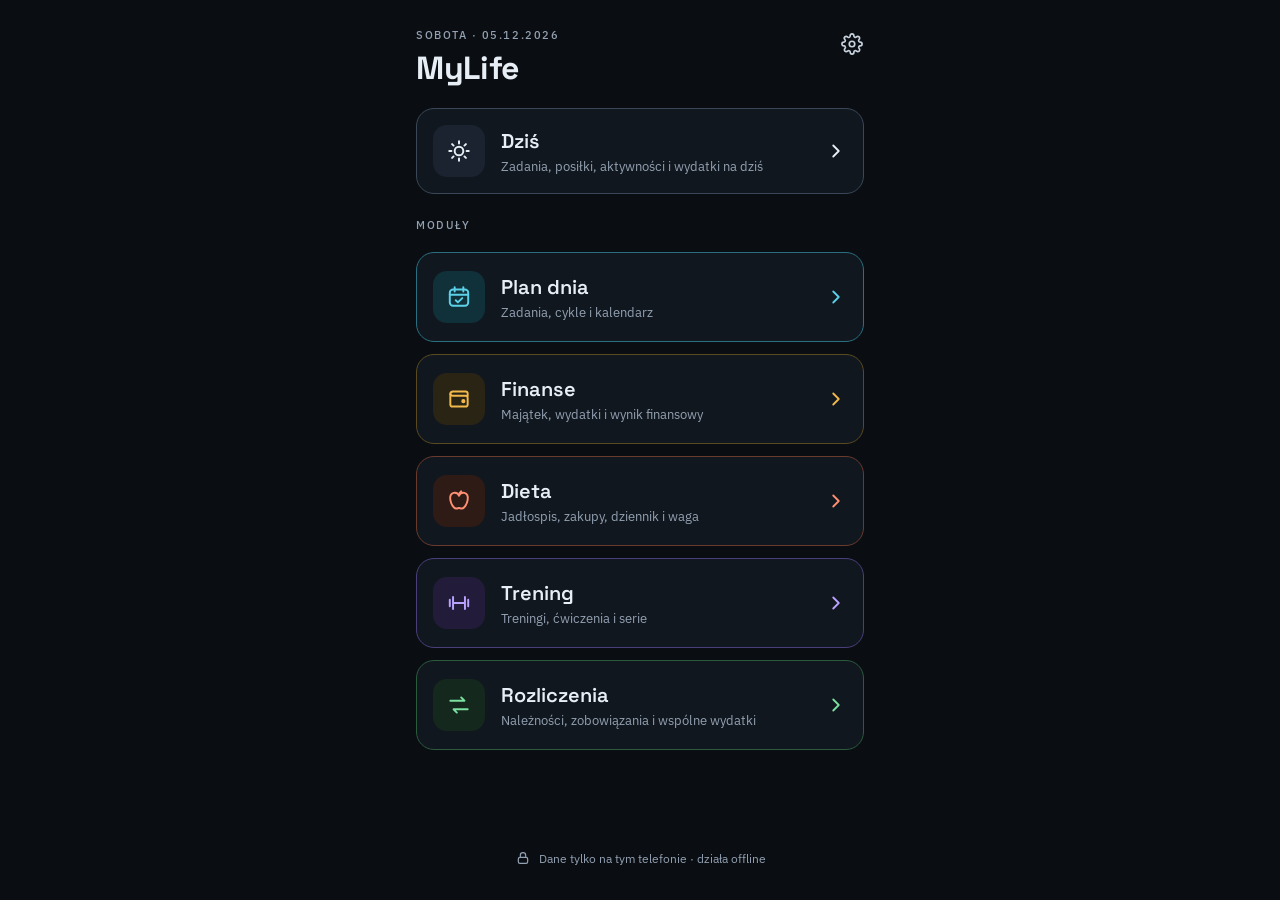
==== commit 0130d083: "v43" ====
--- a/index.html
+++ b/index.html
@@ -41,6 +41,8 @@
 <script src="train-ui.js"></script>
 <script src="gcal-ui.js"></script>
 <script src="polar-ui.js"></script>
+<script src="today-ui.js"></script>
+<script src="xlsx-export.js"></script>
 <script src="app.js"></script>
 </body>
 </html>
--- a/styles.css
+++ b/styles.css
@@ -1239,3 +1239,54 @@
 .bcamshot { width: 76px; height: 76px; border-radius: 38px; border: 4px solid #fff; background: transparent; padding: 0; display: flex; align-items: center; justify-content: center; }
 .bcamshot span { width: 60px; height: 60px; border-radius: 30px; background: #fff; }
 .bcamshot:disabled { opacity: .45; }
+
+/* ---------- v43 (makieta v204): Dieta · Dziennik – Bilans dnia ---------- */
+.jbal { gap: 10px; }
+.jbalv { display: flex; gap: 8px; }
+.jbalv > div { flex: 1; min-width: 0; display: flex; flex-direction: column; gap: 2px; }
+.jbalv span { font-size: 11px; color: var(--muted); }
+.jbalv b { font-family: var(--display); font-size: 20px; font-weight: 600; }
+.jbalbars { display: flex; flex-direction: column; gap: 6px; }
+.jbalbars > div { height: 8px; border-radius: 4px; background: var(--bg); }
+.jbalbars i { display: block; height: 8px; border-radius: 4px; }
+.jbalbtn { height: 44px; display: flex; align-items: center; justify-content: space-between; padding: 0 12px; background: var(--bg); border: 1px solid var(--line-2); border-radius: 12px; color: var(--text); font-size: 14px; font-family: inherit; }
+.jbalweek { display: flex; flex-direction: column; }
+.jbalhead { display: flex; gap: 6px; padding: 0 4px 6px 4px; font-size: 11px; color: var(--muted); }
+.jbalrow { min-height: 44px; display: flex; align-items: center; gap: 6px; padding: 0 4px; background: transparent; border: none; border-top: 1px solid var(--line); color: var(--text); font-size: 13px; font-family: inherit; text-align: left; }
+.jbalrow.on { background: var(--accent-bg); }
+.jbalweek .e, .jbalweek .b { width: 60px; text-align: right; }
+.jbalweek .n { width: 66px; text-align: right; }
+.jbalrow .e { color: var(--coral); } .jbalrow .b { color: var(--violet); }
+
+/* ---------- v43 (makieta v204): ekran „Dziś” ---------- */
+.module.tdcard { border-color: #3A4756; padding: 16px; }
+.tdscroll { gap: 12px; }
+.tdsec { flex: none; background: var(--surface); border: 1px solid var(--line); border-radius: 16px; padding: 0 14px; display: flex; flex-direction: column; }
+.tdhead { min-height: 48px; display: flex; align-items: center; gap: 10px; background: none; border: none; padding: 0; color: var(--text); font-family: inherit; text-align: left; }
+.tdhead .eyebrow { flex: none; }
+.tdcount { flex: 1; text-align: right; font-size: 12px; color: var(--muted); }
+.tdrow { min-height: 56px; display: flex; align-items: center; gap: 12px; padding: 6px 0; background: none; border: none; border-top: 1px solid var(--line); color: var(--text); font-family: inherit; text-align: left; width: 100%; }
+.tddot { flex: none; width: 24px; height: 24px; box-sizing: border-box; border-radius: 12px; border: 2px solid var(--line-2); display: flex; align-items: center; justify-content: center; color: #06222A; }
+.tdrow.done .tddot { background: var(--ok); border-color: #2F7A4D; }
+.tdtxt { flex: 1; min-width: 0; display: flex; flex-direction: column; gap: 2px; }
+.tdtxt .t { font-size: 14px; line-height: 1.3; }
+.tdtxt .s { font-size: 12px; color: var(--muted); }
+.tdrow.done .tdtxt .t { color: var(--muted); text-decoration: line-through; }
+.tdright { flex: none; font-size: 12px; color: var(--muted); font-variant-numeric: tabular-nums; }
+.tdright.strong { font-size: 14px; font-weight: 600; color: var(--text); }
+.tdchev { flex: none; color: var(--dim); display: flex; }
+.tdbal { min-height: 52px; }
+.tdmore { min-height: 48px; display: flex; align-items: center; justify-content: space-between; border: none; border-top: 1px solid var(--line); background: none; color: var(--accent); font-size: 14px; font-weight: 500; font-family: inherit; padding: 0; }
+.tdempty { font-size: 13px; color: var(--muted); padding: 12px 0 14px; border-top: 1px solid var(--line); }
+.tdfoot { flex: none; text-align: center; color: var(--dim); font-size: 12px; padding-top: 4px; }
+
+/* v43 – eksport .xlsx Finansów i Treningu (makieta v204 – Settings) */
+.sgico.violet { background: var(--violet-bg); color: var(--violet); }
+.xlmon { display: flex; align-items: center; gap: 8px; }
+.xlmon .xlmt { flex: 1; text-align: center; font-weight: 600; font-size: 15px; }
+.xlmon .iconbtn[disabled] { opacity: .35; }
+.xlsheets { display: flex; flex-direction: column; gap: 4px; }
+.xlbtn.gold { color: var(--gold); border-color: #5A4A1F; }
+.xlbtn.violet { color: var(--violet); border-color: var(--violet-line); }
+.xlbtn .two > span:first-child { color: var(--text); }
+.xlbtn[disabled] { opacity: .45; }
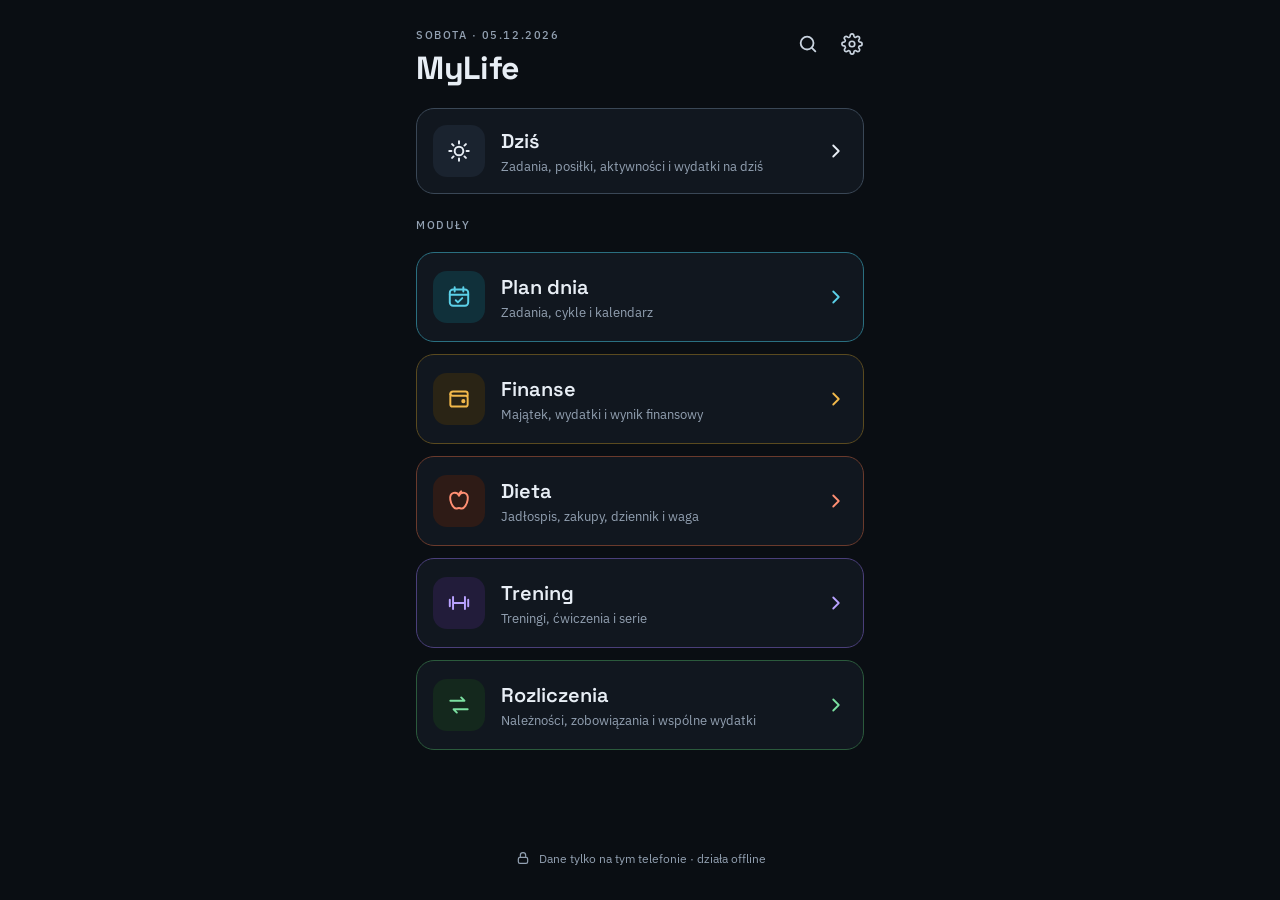
==== commit ff1a7f9f: "v44" ====
--- a/index.html
+++ b/index.html
@@ -43,6 +43,7 @@
 <script src="polar-ui.js"></script>
 <script src="today-ui.js"></script>
 <script src="xlsx-export.js"></script>
+<script src="search-ui.js"></script>
 <script src="app.js"></script>
 </body>
 </html>
--- a/styles.css
+++ b/styles.css
@@ -1290,3 +1290,50 @@
 .xlbtn.violet { color: var(--violet); border-color: var(--violet-line); }
 .xlbtn .two > span:first-child { color: var(--text); }
 .xlbtn[disabled] { opacity: .45; }
+
+/* v44 – lupa w nagłówku i „Szukaj funkcji” (makieta v205–v207 – Search) */
+.hdrbtns { display: flex; align-items: center; flex: none; }
+.topbar h1 { min-width: 0; overflow-wrap: anywhere; line-height: 1.15; }
+.srtop { padding: 10px 16px 0; display: flex; flex-direction: column; gap: 8px; flex: none; }
+.srfield { position: relative; }
+.srfield .srlens { position: absolute; left: 14px; top: 15px; color: var(--muted); display: flex; }
+.srfield input { width: 100%; box-sizing: border-box; height: 48px; background: var(--surface); border: 1px solid var(--line-2); border-radius: 12px; padding: 0 44px 0 42px; color: var(--text); font-size: 16px; font-family: inherit; }
+.srfield input::placeholder { color: var(--muted); }
+.srx { position: absolute; right: 2px; top: 2px; width: 44px; height: 44px; background: none; border: none; color: var(--muted); display: flex; align-items: center; justify-content: center; }
+.srx[hidden] { display: none; }
+.srcap { font-size: 12px; color: var(--muted); padding: 0 2px; }
+.srlist { flex: 1; min-height: 0; overflow-y: auto; display: flex; flex-direction: column; gap: 10px; padding: 10px 16px calc(20px + var(--safe-bottom)); }
+.srico { flex: none; width: 40px; height: 40px; border-radius: 10px; display: flex; align-items: center; justify-content: center; }
+.srico.sm { width: 36px; height: 36px; }
+.srico.xs { width: 32px; height: 32px; border-radius: 9px; }
+.srtxt { flex: 1; min-width: 0; display: flex; flex-direction: column; gap: 2px; text-align: left; }
+.srtxt .m { font-size: 11px; letter-spacing: .1em; font-weight: 500; }
+.srtxt .t { font-size: 16px; font-weight: 500; color: var(--text); }
+.srtxt .s { font-size: 12px; line-height: 1.35; color: var(--muted); }
+.srres { flex: none; min-height: 60px; width: 100%; background: var(--surface); border: 1px solid var(--line); border-radius: 16px; padding: 10px 14px; display: flex; align-items: center; gap: 10px; color: var(--text); font-family: inherit; }
+.srmod { flex: none; background: var(--surface); border: 1px solid var(--line); border-radius: 16px; overflow: hidden; }
+.srmh { width: 100%; min-height: 56px; padding: 0 14px; display: flex; align-items: center; gap: 12px; background: none; border: none; color: var(--text); text-align: left; font-family: inherit; }
+.srmh .n { flex: 1; font-family: var(--display); font-size: 17px; font-weight: 600; }
+.srmh .c { font-size: 12px; color: var(--muted); }
+.srfl { border-top: 1px solid var(--line); display: flex; flex-direction: column; }
+.srf { min-height: 56px; width: 100%; padding: 8px 14px 8px 18px; display: flex; align-items: center; gap: 12px; background: none; border: none; border-top: 1px solid #161F2A; color: var(--text); font-family: inherit; }
+.srf:first-child { border-top: none; }
+.srnone { flex: none; background: var(--surface); border: 1px solid var(--line); border-radius: 16px; padding: 24px 16px; text-align: center; font-size: 14px; line-height: 1.45; color: var(--muted); }
+.srnone > div { margin-top: 12px; }
+.srtree { height: 44px; padding: 0 18px; border-radius: 12px; background: #171F2A; border: 1px solid var(--line-2); color: #C9D3DF; font-size: 14px; font-family: inherit; }
+.thsw.bdaddw { min-height: 64px; padding: 10px 14px; border-radius: 16px; background: var(--surface); border-color: var(--line); }
+/* v44 – cel ↔ majątek (makieta v205 – FinGoals, FinWorth) */
+.fbadge.goal { color: var(--gold); background: var(--gold-bg); }
+.fglink { display: flex; flex-direction: column; gap: 6px; max-height: 170px; overflow-y: auto; }
+.fgopt { min-height: 44px; display: flex; align-items: center; gap: 10px; padding: 0 14px; border-radius: 12px; border: 1px solid var(--line-2); background: var(--bg); color: var(--text); font-size: 14px; font-family: inherit; text-align: left; flex: none; }
+.fgopt.on { border-color: var(--gold); background: var(--gold-bg); }
+/* v44 – Rozliczenia: synchronizacja zobowiązań z wydatkami (makieta v205 – SettleDebts) */
+.dcard.ssync { flex-direction: row; align-items: center; gap: 12px; padding: 12px 14px; }
+.sxpbox { background: var(--bg); border: 1px solid var(--line); border-radius: 12px; padding: 10px 12px; display: flex; flex-direction: column; gap: 6px; }
+.sxpbox > div { display: flex; justify-content: space-between; gap: 8px; font-size: 14px; }
+.sxpbox > div > span:first-child { color: var(--muted); flex: none; }
+.sxpbox b { font-family: var(--display); font-weight: 700; }
+.sxpcats { display: flex; flex-wrap: wrap; gap: 8px; }
+.sxpcat { min-height: 44px; padding: 0 14px; border-radius: 999px; border: 1px solid var(--line-2); background: var(--bg); color: var(--text); font-size: 14px; font-family: inherit; display: flex; align-items: center; gap: 8px; }
+.sxpcat.on { border-color: #FF9C8A; background: #2A1518; }
+.thsw.bdaddw .sw.on { background: var(--accent); }
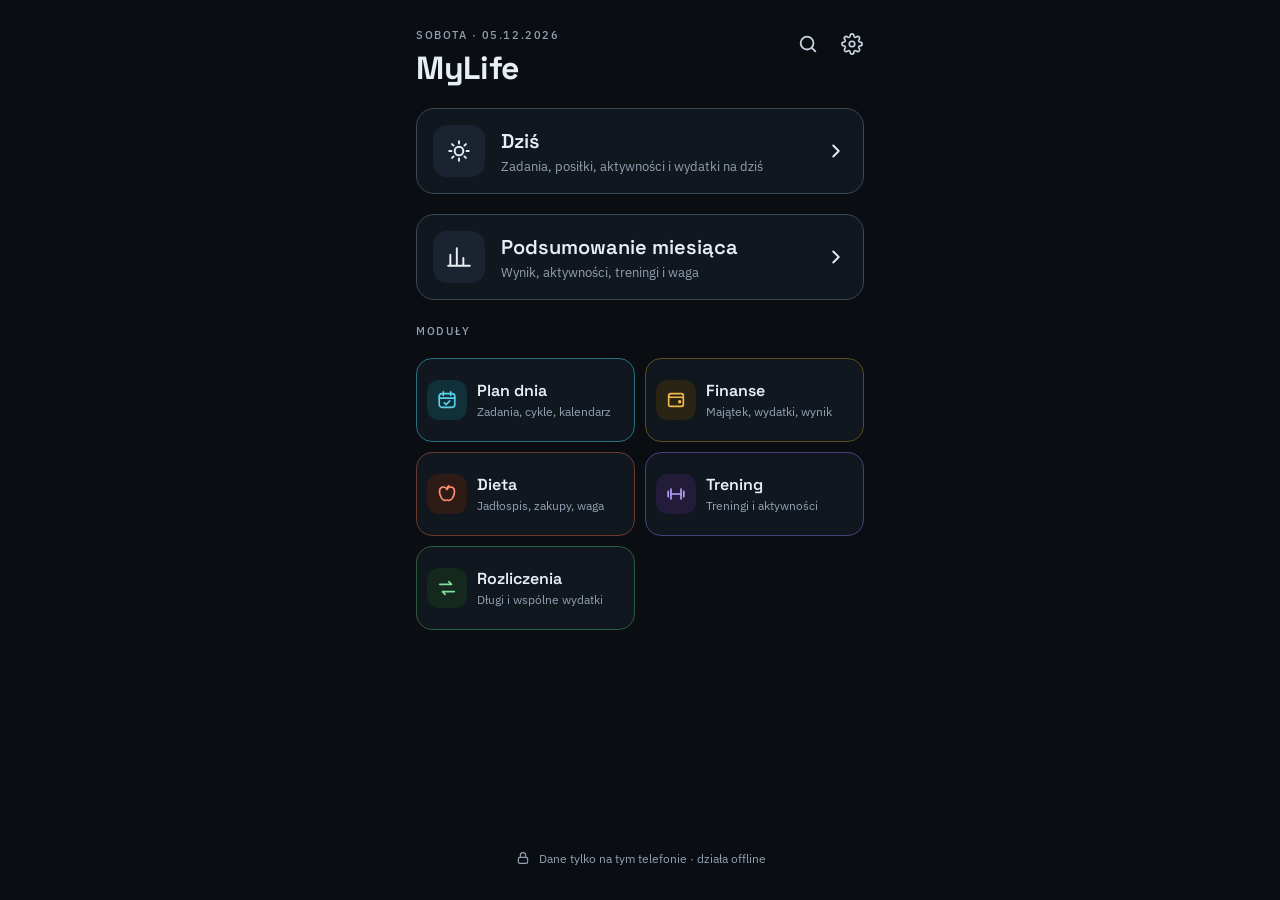
==== commit 8e963fc1: "v47" ====
--- a/index.html
+++ b/index.html
@@ -44,6 +44,7 @@
 <script src="today-ui.js"></script>
 <script src="xlsx-export.js"></script>
 <script src="search-ui.js"></script>
+<script src="summary-ui.js"></script>
 <script src="app.js"></script>
 </body>
 </html>
--- a/styles.css
+++ b/styles.css
@@ -1337,3 +1337,44 @@
 .sxpcat { min-height: 44px; padding: 0 14px; border-radius: 999px; border: 1px solid var(--line-2); background: var(--bg); color: var(--text); font-size: 14px; font-family: inherit; display: flex; align-items: center; gap: 8px; }
 .sxpcat.on { border-color: #FF9C8A; background: #2A1518; }
 .thsw.bdaddw .sw.on { background: var(--accent); }
+/* v45 – Lista zakupów: „Dodaj wydatek” (makieta v208 – DietShopping) */
+.shopxpbtn { height: 48px; border-radius: 12px; border: 1px solid var(--accent-line, #2A6F80); background: #10303A; color: var(--accent); display: flex; align-items: center; justify-content: center; gap: 8px; font-size: 15px; font-weight: 600; font-family: inherit; }
+.shopxpmsg { font-size: 13px; line-height: 1.4; color: var(--ok); }
+.shxpf { display: flex; flex-direction: column; gap: 6px; }
+.sxpcat.cy.on { border-color: var(--accent); background: #10303A; }
+/* v45 – Wyliczenie: rozliczenie natychmiastowe (makieta v208–v209 – SettleCalc) */
+.sxpsel { width: 100%; height: 48px; display: flex; align-items: center; gap: 10px; padding: 0 14px; background: var(--bg); border: 1px solid var(--line-2); border-radius: 12px; color: var(--text); font-size: 15px; font-family: inherit; text-align: left; }
+.sxpsel.open { border-color: #FF9C8A; }
+.sxpdrop { background: var(--bg); border: 1px solid var(--line-2); border-radius: 12px; padding: 8px; display: flex; flex-direction: column; gap: 6px; }
+.sxplist { max-height: 200px; overflow-y: auto; display: flex; flex-direction: column; }
+.sxpopt { min-height: 44px; padding: 0 10px; display: flex; align-items: center; gap: 10px; background: transparent; border: none; border-radius: 8px; color: var(--text); font-size: 15px; font-family: inherit; text-align: left; }
+.sxpopt.on { background: #202B38; }
+.shxpf .finput, .sxpdrop .finput { width: 100%; box-sizing: border-box; height: 48px; padding: 0 12px; background: var(--bg); border: 1px solid var(--line-2); border-radius: 12px; color: var(--text); font-size: 16px; font-family: inherit; }
+.sxpdrop .finput { height: 44px; background: var(--surface); border-radius: 10px; font-size: 15px; }
+.shxpf .finput, .sxpdrop .finput { flex: none; }
+/* v46 – termin zwrotu i „Uregulować wpis?” z planu dnia (makieta v211–v214) */
+.sduexp { display: flex; flex-direction: column; gap: 10px; padding: 12px; border: 1px solid #5A2A2E; border-radius: 12px; background: #1A1215; }
+.sduexp .finput { flex: none; }
+.ffield > div > .dpbtn { flex: 1; }
+/* v47 – „Dziś”: oznaczanie zadań i posiłków (makieta v220) */
+.tdrow.tdrowx { gap: 8px; }
+.tdchk { flex: none; width: 44px; height: 44px; margin-left: -10px; display: flex; align-items: center; justify-content: center; padding: 0; background: none; border: none; }
+.tdchk.lock { opacity: .55; }
+.tdlink { flex: 1; min-width: 0; min-height: 44px; display: flex; align-items: center; gap: 8px; background: none; border: none; padding: 0; color: var(--text); font-family: inherit; text-align: left; }
+.tdmeal .jbtn { flex: none; }
+/* v47 – ekran główny: kafelki modułów 2×2 (makieta v216) i „Podsumowanie miesiąca” (v217–v219) */
+.modules.grid2 { display: grid; grid-template-columns: 1fr 1fr; gap: 10px; }
+.modules.grid2 .module { min-height: 84px; padding: 12px 10px; gap: 10px; min-width: 0; border-radius: 16px; }
+.modules.grid2 .module .ico { width: 40px; height: 40px; border-radius: 12px; }
+.modules.grid2 .module .name { font-size: 16px; }
+.modules.grid2 .module .desc { font-size: 11.5px; line-height: 1.3; }
+.sumlist { flex: 1; min-height: 0; overflow-y: auto; display: flex; flex-direction: column; gap: 12px; padding: 8px 16px calc(20px + var(--safe-bottom)); }
+.summon { flex: none; background: var(--surface); border: 1px solid var(--line); border-radius: 16px; padding: 4px 6px; display: flex; align-items: center; justify-content: space-between; }
+.summon .t { font-family: var(--display); font-size: 18px; font-weight: 600; }
+.summon .iconbtn[disabled] { color: #3A4756; }
+.sumtile { flex: none; width: 100%; display: flex; align-items: center; gap: 12px; padding: 14px; background: var(--surface); border: 1px solid; border-radius: 16px; color: var(--text); min-height: 88px; font-family: inherit; text-align: left; }
+.sumico { flex: none; width: 44px; height: 44px; border-radius: 12px; background: #0F151C; display: flex; align-items: center; justify-content: center; }
+.sumtxt { flex: 1; min-width: 0; display: flex; flex-direction: column; gap: 3px; }
+.sumtxt .l { font-size: 10.5px; letter-spacing: .12em; font-weight: 600; text-transform: uppercase; }
+.sumtxt .v { font-family: var(--display); font-size: 24px; font-weight: 700; }
+.sumtxt .s { font-size: 12px; line-height: 1.3; color: var(--muted); }
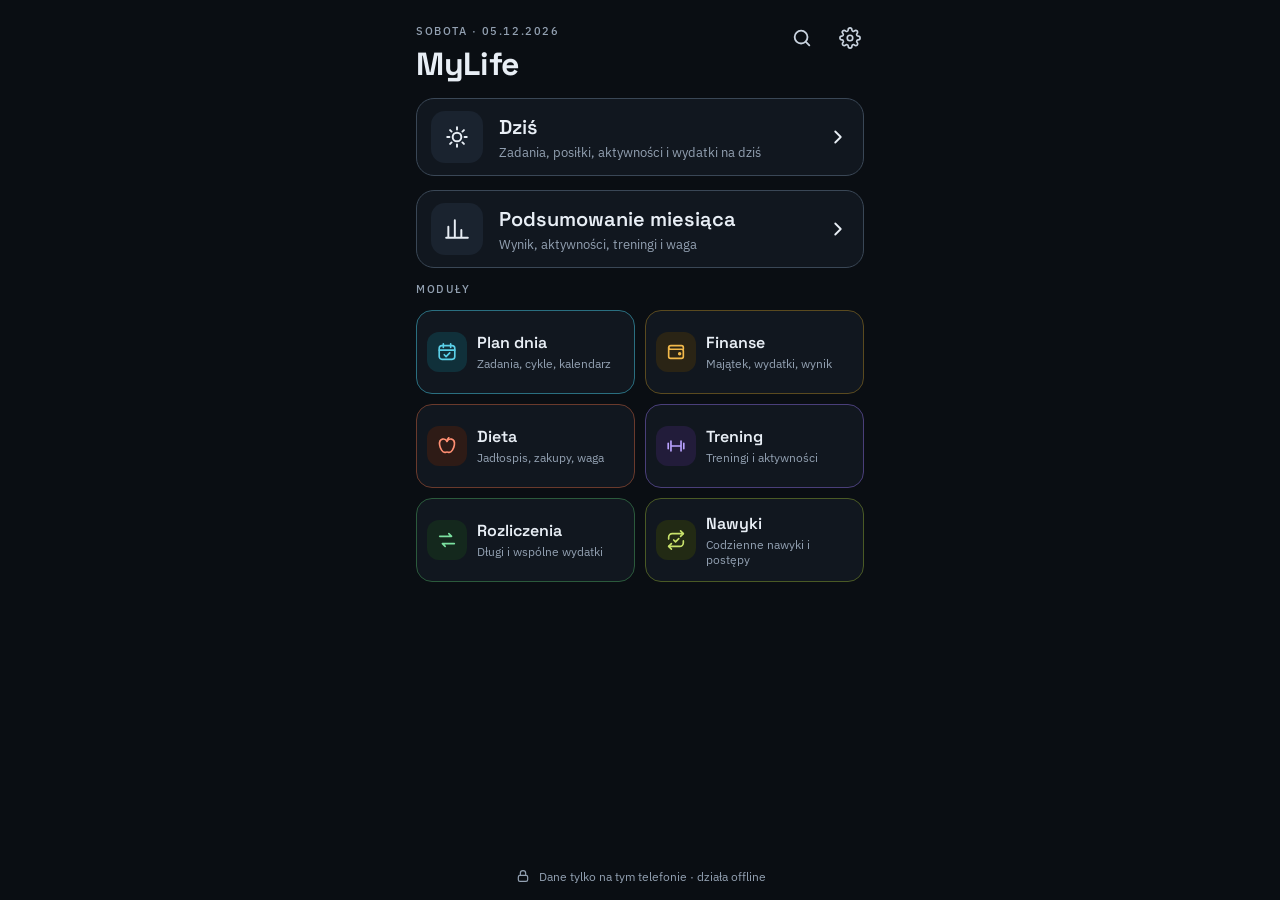
==== commit f331e7db: "v53" ====
--- a/index.html
+++ b/index.html
@@ -36,12 +36,16 @@
 <script src="settle-core.js"></script>
 <script src="settle-ui.js"></script>
 <script src="train-rec.js"></script>
+<script src="habits-core.js"></script>
 <script src="polar-sports.js"></script>
 <script src="train-rec-ui.js"></script>
 <script src="train-ui.js"></script>
 <script src="gcal-ui.js"></script>
 <script src="polar-ui.js"></script>
 <script src="today-ui.js"></script>
+<script src="habits-ui.js"></script>
+<script src="notif.js"></script>
+<script src="notif-ui.js"></script>
 <script src="xlsx-export.js"></script>
 <script src="search-ui.js"></script>
 <script src="summary-ui.js"></script>
--- a/styles.css
+++ b/styles.css
@@ -721,7 +721,7 @@
 @keyframes bspin { to { transform: rotate(360deg); } }
 /* ---------- v17: Trening, ekran główny z zębatką, przewijany dolny pasek ---------- */
 :root { --violet: #B9A2FF; --violet-bg: #221C3A; --violet-line: #4A3F7A; --violet-ink: #1A1230; --violet-soft: #D9CCFF; }
-.hometop { display: flex; align-items: flex-start; justify-content: space-between; gap: 8px; margin-right: -10px; }
+.hometop { display: flex; align-items: flex-start; justify-content: space-between; gap: 8px; margin-right: -8px; }   /* v51: −8 px (makieta v236) */
 .module.train { border-color: var(--violet-line); }
 .navbar { overflow-x: auto; scrollbar-width: none; }
 .navbar::-webkit-scrollbar { display: none; }
@@ -786,7 +786,7 @@
 /* v18: Trening – suma ciężaru, Trening z dnia, interwały */
 .tstats a.dcard { color: var(--text); }
 .tvol { font-size: 13px; color: var(--violet-soft); font-weight: 500; }
-.tdhead { border-color: var(--violet-line); gap: 8px; }
+.trdayhead { border-color: var(--violet-line); gap: 8px; }  /* v50: wcześniej .tdhead – kolidowało z nagłówkiem sekcji ekranu „Dziś” (v43) */
 .tdex { gap: 8px; }
 .tdh { display: flex; align-items: center; justify-content: space-between; gap: 8px; }
 .tdh .nm { font-size: 16px; font-weight: 600; min-width: 0; }
@@ -869,7 +869,7 @@
 :root { --green-bg: #14281D; --green-line: #2B5A3C; --green-ink: #06240F; --owe: #FF9C8A; --owe-ink: #2A0F12; }
 .module.settle { border-color: var(--green-line); }
 .navbar.green .nb.on { color: var(--ok); }
-.sico, .sfn .dico { background: var(--green-bg); color: var(--ok); width: 48px; height: 48px; border-radius: 14px; }
+.sfn .dico { background: var(--green-bg); color: var(--ok); width: 48px; height: 48px; border-radius: 14px; }
 .sprimary { flex: none; min-height: 52px; border-radius: 14px; border: none; background: var(--ok); color: var(--green-ink); display: flex; align-items: center; justify-content: center; gap: 8px; font-size: 16px; font-weight: 600; text-decoration: none; }
 .sprimary.owe { background: var(--owe); color: var(--owe-ink); }
 .sprimary.off { background: var(--line); color: var(--dim); }
@@ -1378,3 +1378,250 @@
 .sumtxt .l { font-size: 10.5px; letter-spacing: .12em; font-weight: 600; text-transform: uppercase; }
 .sumtxt .v { font-family: var(--display); font-size: 24px; font-weight: 700; }
 .sumtxt .s { font-size: 12px; line-height: 1.3; color: var(--muted); }
+
+/* ---------- v48 (makieta v222–v228): kafelki funkcji modułów, Plan treningu ---------- */
+.ftiles { flex: none; display: grid; grid-template-columns: minmax(0, 1fr) minmax(0, 1fr); gap: 10px; }
+.dfn.ftile { flex-direction: column; align-items: center; justify-content: center; text-align: center; gap: 10px; padding: 12px; min-height: 96px; min-width: 0; }
+.dfn.ftile .dico { width: 40px; height: 40px; border-radius: 12px; }
+.dfn.ftile .dico svg { width: 22px; height: 22px; }
+.dfn.ftile .t { width: 100%; min-width: 0; font-family: var(--display); font-size: 16px; font-weight: 600; line-height: 1.25; word-break: break-word; }
+.hometop .hdrbtns { gap: 4px; }
+.tplcard { gap: 10px; }
+.tplname { font-family: var(--display); font-size: 17px; font-weight: 600; word-break: break-word; }
+.tplpen { flex: none; width: 44px; height: 44px; display: flex; align-items: center; justify-content: center; border-radius: 12px; background: var(--surface-2); border: 1px solid var(--line-2); color: var(--text-2); }
+.tpllines { display: flex; flex-direction: column; gap: 3px; border-top: 1px solid var(--line); padding-top: 8px; }
+.tplline { display: flex; gap: 8px; font-size: 13px; }
+.tplline span:first-child { flex: 1; min-width: 0; }
+.tplline .d { flex: none; color: var(--muted); }
+.tpluse, .tplcopy { min-height: 48px; border-radius: 12px; background: var(--violet-bg); border: 1px solid #4A3F7A; color: #D9CCFF; display: flex; align-items: center; justify-content: center; gap: 8px; font-size: 15px; font-weight: 600; padding: 0 12px; text-align: center; }
+.tplcopy { flex: none; border-radius: 14px; }
+.tpluse2 { flex: 1; min-width: 0; height: 52px; border-radius: 14px; background: var(--surface-2); border: 1px solid #4A3F7A; color: #D9CCFF; font-size: 14px; font-weight: 600; line-height: 1.15; padding: 0 8px; }
+.tpluse2.off { border-color: var(--line-2); color: var(--muted); }
+.tplnote { flex-direction: row; align-items: flex-start; gap: 10px; border-color: #4A3F7A; font-size: 13px; line-height: 1.4; color: var(--text-2); }
+.tplnote svg { flex: none; color: var(--violet); margin-top: 1px; }
+.tdupwrap { z-index: 30; }
+.tdup { border-color: var(--gold); }
+.tduph { display: flex; align-items: center; gap: 8px; color: var(--gold); font-family: var(--display); font-size: 18px; font-weight: 600; }
+.tdupn { font-size: 14px; font-weight: 600; padding: 8px 12px; border-radius: 10px; background: var(--bg); border: 1px solid var(--line); word-break: break-word; }
+.tdupyes { height: 48px; border-radius: 12px; border: none; background: var(--violet); color: var(--violet-ink); font-size: 15px; font-weight: 600; }
+
+/* ---------- v49 (makieta v229–v231): Zaplanuj trening, ostatnie wyniki ---------- */
+.tplsched { min-height: 48px; border-radius: 12px; background: #10303A; border: 1px solid #1F5A6B; color: var(--accent, #5BD0E8); display: flex; align-items: center; justify-content: center; gap: 8px; font-size: 15px; font-weight: 600; padding: 0 12px; }
+.tplmsg { flex: none; display: flex; flex-direction: column; align-items: flex-start; gap: 6px; border-radius: 14px; background: #10303A; border: 1px solid #1F5A6B; padding: 10px 12px; font-size: 13px; line-height: 1.4; color: var(--text-2); }
+.tplmsg button { background: none; border: none; padding: 6px 0; min-height: 32px; color: var(--accent, #5BD0E8); font-weight: 600; font-size: 13px; }
+.dphead { display: flex; flex-direction: column; gap: 2px; padding: 0 2px 4px; }
+.dpht { font-family: var(--display); font-size: 17px; font-weight: 600; }
+.dphs { font-size: 13px; color: var(--muted); word-break: break-word; }
+.tlast { display: flex; flex-direction: column; gap: 3px; border-radius: 12px; background: var(--bg); border: 1px solid #4A3F7A; padding: 8px 12px; font-size: 13px; }
+.tlast .h { font-size: 11px; letter-spacing: 0.1em; color: var(--violet); font-weight: 600; }
+.tlast[hidden] { display: none; }
+
+/* ---------- v50: poprawki z przeglądu makieta ↔ aplikacja ---------- */
+/* 1. Uchwyt podzadania (margines −30 px) był ucinany przez overflow-x: clip wiersza (od v34) – wiersz obejmuje teraz miejsce na uchwyt. */
+.subsw.g { margin-left: -30px; padding-left: 30px; }
+.subsw.g .subswbg { left: 30px; }
+/* 3. Aktywność cykliczna z uchwytem kolejności (fiolet) */
+.act-wrap .actgrip { color: var(--violet); }
+/* 2. Planer wydatków: pola ściskane w kolumnie flex (jak okna dialogowe w v45) – stała wysokość */
+.fsearch { flex: none; }
+.finput.fpin { flex: none; }
+/* 4. Wynik finansowy – link do podziału wydatków */
+.frcatlink { align-self: flex-start; background: none; border: none; padding: 8px 0; min-height: 36px; color: var(--accent); font-size: 13px; font-weight: 600; }
+/* 9 (makieta v232–v233): etykieta źródła wpisu w planie dnia */
+.srcrow { display: flex; padding: 2px 0 1px; }
+.srcpill { flex: none; display: inline-block; font-size: 11px; font-weight: 600; line-height: 1; padding: 3px 7px; border-radius: 999px; border: 1px solid currentColor; white-space: nowrap; }
+.srcpill.tp { color: #B9A2FF; }
+.srcpill.st { color: #7BE0A0; }
+.tirow .srcpill { margin-left: 2px; }
+/* 5. Plan posiłków – osobna karta każdego posiłku (jak w makiecie) */
+.dcard.pslotcard { padding: 12px 8px 12px 14px; }
+.pslotcard .pslot { border: none; padding: 0; }
+.ptotal { flex: none; display: flex; justify-content: space-between; align-items: center; padding: 4px 4px 0; font-size: 13px; color: var(--muted); }
+/* 8. Rozliczenie grupowe – jak w makiecie: przerywana „Dodaj płatność”, ołówek w ramce, zielony podział */
+.fsecbtn.spadd { height: 48px; border-radius: 12px; border: 1px dashed #2B5A3C; background: transparent; color: var(--ok); }
+.iconbtn.spedit { flex: none; width: 44px; height: 44px; border-radius: 12px; background: var(--surface-2); border: 1px solid var(--line-2); color: var(--ok); }
+.tcalleg i.t { width: 10px; height: 10px; border-radius: 3px; background: none; border: 1.5px solid var(--accent, #5BD0E8); box-sizing: border-box; }
+/* 9. Przyciski w ramce jak w makiecie (Planer wydatków – okres, Inwestycje – rok, Cele – ołówek) */
+.iconbtn.boxed { border-radius: 12px; background: var(--surface-2); border: 1px solid var(--line-2); }
+.iconbtn.boxed:disabled { opacity: .4; }
+
+/* ---------- v51 (makieta v236) ---------- */
+/* 1. Postępy wg kategorii – trzy równe kafelki: min. 64 px, treść wyśrodkowana, etykiety i wartości w jednej linii */
+.tstats.teq > div { min-height: 64px; display: flex; flex-direction: column; justify-content: center; min-width: 0; }
+.tstats.teq .l { white-space: nowrap; overflow: hidden; text-overflow: ellipsis; }
+.tstats.teq .v { font-size: 18px; font-weight: 600; white-space: nowrap; overflow: hidden; text-overflow: ellipsis; }
+/* 5. Najwyższy wynik ćwiczenia */
+.tlast .sep { height: 1px; background: var(--line-2); margin: 5px 0 3px; }
+.tlast .h.best { color: #7BE0A0; }
+/* 7. Lupa i koło zębate – odstęp 4 px na wszystkich ekranach (makieta v236) */
+.hdrbtns { gap: 4px; }
+/* 7. Ekran główny: górny margines 24 px jak w makiecie – lupa i zębatka 16 px od góry, jak w nagłówkach pozostałych ekranów */
+.home { padding-top: calc(24px + var(--safe-top)); }
+
+/* ===== v52 – wyrównanie z makietą ===== */
+.topbar h1.fit { font-size: 18px; flex: 1; }
+.seg.tint.tv > .on { background: #221C3A; color: #D9CCFF; }
+.seg.tint.gold > .on { background: #2A2415; color: #F2D9A0; }
+.seg.small.tint > * { height: 40px; font-size: 14px; }
+.seg.small.tint.big > * { height: 44px; }
+.seg.tv.tint:not(.tmseg) > * { height: 44px; }
+.iconbtn:disabled, .iconbtn[disabled] { opacity: .35; cursor: default; }
+.wtip.pt { position: absolute; z-index: 3; pointer-events: none; display: block; box-sizing: border-box; padding: 5px 8px; border-radius: 10px; background: #171F2A; border: 1px solid color-mix(in srgb, var(--tc) 45%, #171F2A); text-align: center; font-size: 12px; line-height: 1.3; color: var(--muted); white-space: nowrap; }
+.wtip.pt .v { font-family: var(--display); font-size: 14px; font-weight: 600; color: var(--tc); }
+.wdot.on span { background: var(--text); border-color: var(--accent); width: 14px; height: 14px; border-radius: 7px; }
+.fchart .wdot.on span { border-color: var(--gold); }
+.primary:disabled, .sheet .primary:disabled { background: #202B38; color: #6F7E90; opacity: 1; }
+.subsw.g { margin-left: 10px; }
+.bigbtn .two { padding: 6px 0; }
+.home { gap: 14px; padding-bottom: calc(16px + var(--safe-bottom)); }
+.module.tdcard { padding: 12px 14px; }
+.subflist:empty { display: none; }
+.tmcard { padding: 12px 14px; }
+.tmhead { min-height: 0; }
+.dcchg { gap: 6px; font-weight: 400; }
+.dcchg svg { width: 18px; height: 18px; }
+.dhead.s { min-height: 0; align-items: baseline; }
+.dmeal .slot { width: 64px; }
+.linkbtn { flex: none; height: 44px; margin: -6px 0; padding: 0 4px; background: none; border: none; color: var(--accent); font-size: 14px; font-weight: 600; font-family: inherit; cursor: pointer; }
+.mgrid.dpm .mcell { height: 46px; min-height: 46px; }
+.shopsrch { min-height: 48px; font-weight: 500; letter-spacing: 0.14em; }
+.shopsrch .chev { color: var(--muted); font-size: 14px; letter-spacing: 0; }
+.shopsrcday { gap: 3px; }
+.shopsrcday .dl { color: #C9D3DF; }
+.shopsrcday .ml { display: flex; gap: 8px; color: var(--text); }
+.shopsrcday .sl { flex: none; width: 92px; color: var(--accent); }
+.shopsrcday .mn { flex: 1; min-width: 0; }
+.shoprow { padding: 0; }
+.shoprow .nm { font-size: 15px; }
+.shoprow .cbox { width: 26px; height: 26px; border-radius: 8px; border-color: #4A5A6E; }
+.shoprow .cbox svg { width: 16px; height: 16px; }
+.dcard.tight.shopsrc { padding: 0 14px; }
+.shopsrc > .shopsrcday:last-child { padding-bottom: 16px; }
+.dcard.tight.shoplist { padding: 4px 14px 0 14px; }
+.dcard.statrow { padding: 12px 14px; gap: 8px; border-radius: 14px; }
+.statrow .sbar { position: static; height: 6px; border-radius: 3px; background: #202B38; }
+.statrow .slot { font-size: 11px; color: var(--accent); font-weight: 500; }
+.jadd .plus { width: 48px; height: 48px; border-radius: 12px; }
+.plus.off { background: #202B38; color: #6F7E90; cursor: default; }
+.wdelta { display: flex; align-items: center; justify-content: center; gap: 8px; min-height: 24px; flex-wrap: wrap; text-align: center; }
+.wdelta .t { font-family: var(--display); font-size: 18px; font-weight: 600; }
+.wdelta .s { font-size: 13px; color: var(--muted); }
+.whist .wdel { margin-right: -8px; color: var(--muted); }
+.whist { min-height: 48px; padding: 0; }
+.dfn.ftile .t { line-height: normal; }
+.dphead { gap: 8px; padding: 0; }
+.sallbtn { flex: none; height: 36px; padding: 0 12px; border-radius: 999px; border: 1px solid var(--line-2); background: #171F2A; color: #C9D3DF; font-size: 12px; font-weight: 600; font-family: inherit; cursor: pointer; }
+.smvrow { font-size: 14px; min-height: 0; }
+.seg.tall > * { height: 44px; }
+.dpbtn { font-family: inherit; font-weight: 400; }
+.schip.pick { min-width: 0; font-weight: 600; }
+.home-foot { margin-bottom: -14px; }
+
+/* ---------- v53: moduł Nawyki (makieta v263–v269: HabitsHome, HabitProgress, HabitEdit) – limonkowy akcent ---------- */
+:root { --lime: #C8E26B; --lime-bg: #222A14; --lime-line: #4A5A25; --lime-ink: #1A2208; }
+.module.habit { border-color: var(--lime-line); }
+.navbar.lime .nb.on { color: var(--lime); }
+.hscroll { padding-top: 12px; }
+.hmsg { flex: none; display: flex; align-items: center; gap: 10px; padding: 12px 14px; border-radius: 12px; background: #14281D; border: 1px solid #2B5A3C; color: #BDF0CE; font-size: 14px; font-weight: 600; }
+.hdays { flex: none; display: grid; grid-template-columns: repeat(7, minmax(0, 1fr)); gap: 4px; }
+.hday { min-height: 56px; display: flex; flex-direction: column; align-items: center; justify-content: center; gap: 2px; padding: 0; border-radius: 12px; background: var(--surface); border: 1px solid var(--line); color: var(--muted); font-family: inherit; }
+.hday.on { background: #202B38; border-color: var(--lime); color: var(--text); }
+.hday .w { font-size: 11px; letter-spacing: 0.06em; font-weight: 500; }
+.hday .n { font-family: var(--display); font-size: 17px; font-weight: 600; }
+.htiles { flex: none; display: flex; gap: 8px; }
+.htiles > div { flex: 1; min-width: 0; background: var(--surface); border: 1px solid var(--line); border-radius: 16px; padding: 10px 12px; display: flex; flex-direction: column; gap: 2px; }
+.htiles .v { font-family: var(--display); font-size: 19px; font-weight: 700; }
+.hempty { flex: none; padding: 24px 16px; text-align: center; font-size: 14px; line-height: 1.45; color: var(--muted); background: var(--surface); border: 1px dashed var(--line-2); border-radius: 16px; }
+.mcard.hrow { flex-direction: row; align-items: center; padding: 0; gap: 0; }
+.mcard.hrow.done { border-color: var(--line-2); }
+.hchk { flex: 1; min-width: 0; min-height: 68px; display: flex; align-items: center; gap: 12px; padding: 0 6px 0 14px; background: none; border: none; text-align: left; color: var(--text); font-family: inherit; }
+.hbox { flex: none; width: 30px; height: 30px; border-radius: 10px; border: 2px solid; display: flex; align-items: center; justify-content: center; }
+.htx { flex: 1; min-width: 0; display: flex; flex-direction: column; gap: 3px; }
+.htx .n { font-size: 16px; font-weight: 600; overflow-wrap: anywhere; }
+.hrow.done .htx .n { color: var(--muted); }
+.htx .s { font-size: 12px; color: var(--muted); }
+.hpen { flex: none; width: 48px; align-self: stretch; display: flex; align-items: center; justify-content: center; color: var(--muted); }
+.hpen.sm { width: 44px; height: 44px; margin: -8px -10px -8px 0; align-self: auto; }
+.hhint { flex: none; font-size: 12px; line-height: 1.45; color: var(--muted); padding: 0 2px; }
+.hadd { flex: none; min-height: 52px; border-radius: 14px; background: var(--lime); color: var(--lime-ink); font-size: 16px; font-weight: 600; display: flex; align-items: center; justify-content: center; gap: 8px; }
+.hseg { flex: none; display: flex; background: var(--surface); border: 1px solid var(--line); border-radius: 14px; padding: 4px; gap: 4px; }
+.hseg > button { flex: 1; min-height: 44px; border-radius: 10px; border: none; background: transparent; color: var(--text-2); font-size: 14px; font-weight: 500; font-family: inherit; }
+.hseg > button.on { background: var(--lime); color: var(--lime-ink); font-weight: 600; }
+.hform .hseg > button { font-weight: 600; }
+.hweeks { display: grid; grid-template-columns: repeat(8, minmax(0, 1fr)); gap: 6px; align-items: end; height: 120px; }
+.hweeks > div { display: flex; flex-direction: column; align-items: center; justify-content: flex-end; gap: 4px; height: 100%; }
+.hweeks .p { font-size: 11px; color: var(--text-2); }
+.hweeks .b { width: 100%; border-radius: 6px 6px 2px 2px; }
+.hwl { display: grid; grid-template-columns: repeat(8, minmax(0, 1fr)); gap: 6px; text-align: center; font-size: 11px; color: var(--muted); }
+.hph { display: flex; align-items: center; gap: 10px; }
+.hph .dot { flex: none; width: 12px; height: 12px; border-radius: 6px; }
+.hph .n { flex: 1; min-width: 0; font-size: 16px; font-weight: 600; overflow-wrap: anywhere; }
+.hph .p { flex: none; font-family: var(--display); font-size: 18px; font-weight: 700; }
+.hbar { height: 8px; border-radius: 4px; background: var(--surface-2); overflow: hidden; }
+.hbar > div { height: 100%; }
+.hpl { display: flex; justify-content: space-between; gap: 8px; font-size: 13px; color: var(--muted); flex-wrap: wrap; }
+.hcells { display: flex; flex-wrap: wrap; }
+.hcells > span { box-sizing: border-box; }
+.hleg { flex: none; display: flex; flex-wrap: wrap; gap: 6px 14px; font-size: 12px; color: var(--muted); padding: 0 2px; }
+.hleg > span { display: flex; align-items: center; gap: 6px; }
+.hleg i { width: 12px; height: 12px; border-radius: 3px; box-sizing: border-box; }
+.hform { gap: 18px; padding-top: 16px; }
+.hform .finput { height: 48px; background: var(--bg); }
+.hwd { display: grid; grid-template-columns: repeat(7, minmax(0, 1fr)); gap: 6px; }
+.hwd > button { min-height: 48px; padding: 0; border-radius: 12px; border: 1px solid var(--line-2); background: var(--surface); color: var(--muted); font-size: 13px; font-weight: 600; font-family: inherit; }
+.hwd > button.on { border-color: var(--lime); background: #202B38; color: var(--text); }
+.hcols { display: grid; grid-template-columns: repeat(8, minmax(0, 1fr)); gap: 4px; }
+.hcols > button { height: 44px; padding: 0; background: none; border: none; display: flex; align-items: center; justify-content: center; }
+.hcols > button > span { width: 32px; height: 32px; box-sizing: border-box; border-radius: 16px; border: 3px solid transparent; display: flex; align-items: center; justify-content: center; }
+.thsw.tchab { min-height: 56px; padding: 8px 12px; background: var(--bg); }
+.thsw .sw.lime.on { background: var(--lime); }
+.hfoot { flex: none; display: flex; flex-direction: column; gap: 10px; padding: 12px 16px calc(16px + var(--safe-bottom)) 16px; border-top: 1px solid var(--line); background: var(--bg); }
+.hfhint { font-size: 13px; line-height: 1.4; }
+.hsave { flex: 1; height: 52px; border-radius: 14px; border: none; font-size: 16px; font-weight: 600; background: var(--lime); color: var(--lime-ink); font-family: inherit; }
+.hsave.off { background: #202B38; color: #6F7E90; }
+.hdel { min-height: 48px; border-radius: 12px; background: var(--surface-2); border: 1px solid var(--line-2); color: #FF9C8A; font-size: 14px; font-weight: 600; font-family: inherit; }
+.hdel.off { color: var(--muted); opacity: 0.45; }
+.hdelok { flex: 1; height: 48px; border-radius: 12px; border: none; background: #FF9C8A; color: #2A0F0A; font-size: 15px; font-weight: 600; font-family: inherit; }
+.modal-wrap.center { align-items: center; }
+
+/* ---------- v53: Powiadomienia (makieta Notifications) ---------- */
+.ntset { flex: none; min-height: 72px; background: var(--surface); border: 1px solid var(--line); border-radius: 16px; padding: 12px 16px; display: flex; align-items: center; gap: 12px; color: var(--text); }
+.ntset .ico { flex: none; width: 44px; height: 44px; border-radius: 12px; background: #10303A; color: var(--accent); display: flex; align-items: center; justify-content: center; }
+.ntlist { gap: 14px; padding-top: 12px; }
+.ntinfo { flex: none; display: flex; gap: 10px; align-items: flex-start; padding: 12px; border-radius: 12px; background: var(--surface); border: 1px solid var(--line); color: var(--muted); font-size: 13px; line-height: 1.45; }
+.ntstate { gap: 8px; }
+.ntstate .tx { font-size: 14px; line-height: 1.45; color: var(--text-2); }
+.ntstate.warn { border-color: var(--gold-line); }
+.ntstate.warn .tx { color: var(--gold-text); }
+.ntgo { height: 48px; border-radius: 12px; border: none; background: var(--accent); color: #06222A; font-size: 15px; font-weight: 600; font-family: inherit; }
+.ntgo[disabled] { background: #202B38; color: #6F7E90; }
+.ntoff { height: 44px; border-radius: 12px; background: var(--surface-2); border: 1px solid var(--line-2); color: var(--text-2); font-size: 14px; font-weight: 500; font-family: inherit; }
+.ntcard { flex: none; background: var(--surface); border: 1px solid var(--line); border-radius: 16px; display: flex; flex-direction: column; overflow: hidden; }
+.nth { display: flex; align-items: center; gap: 10px; padding: 14px 16px 6px 16px; }
+.nth .ico { flex: none; width: 32px; height: 32px; border-radius: 10px; display: flex; align-items: center; justify-content: center; }
+.ntsw { width: 100%; min-height: 72px; display: flex; align-items: center; gap: 14px; padding: 10px 16px; background: none; border: none; text-align: left; color: var(--text); font-family: inherit; }
+.ntsw .tx { flex: 1; min-width: 0; display: flex; flex-direction: column; gap: 3px; }
+.ntsw .t { font-size: 16px; font-weight: 600; }
+.ntsw .s { font-size: 13px; line-height: 1.4; color: var(--muted); }
+.ntsw .tr { flex: none; position: relative; width: 48px; height: 28px; box-sizing: border-box; border-radius: 14px; background: #202B38; border: 1px solid #3A4756; }
+.ntsw .tr > span { position: absolute; top: 2px; left: 2px; width: 22px; height: 22px; border-radius: 11px; background: var(--muted); }
+.ntsw .st { flex: none; font-size: 12px; font-weight: 600; width: 28px; color: var(--muted); }
+.ntsw.on .tr { background: var(--accent); border-color: var(--accent); }
+.ntsw.on .tr > span { left: 22px; background: #06222A; }
+.ntsw.on .st { color: var(--accent); }
+.ntsw.lime.on .tr { background: var(--lime); border-color: var(--lime); }
+.ntsw.lime.on .tr > span { background: var(--lime-ink); }
+.ntsw.lime.on .st { color: var(--lime); }
+.ntbody { padding: 0 16px 14px 16px; display: flex; flex-direction: column; gap: 10px; }
+.ntsep { height: 1px; background: var(--line); margin: 0 16px; }
+.ntclock { display: flex; flex-direction: column; gap: 8px; padding: 12px; background: var(--bg); border: 1px solid var(--line-2); border-radius: 14px; }
+.ntrow { display: flex; align-items: center; justify-content: center; gap: 8px; }
+.ntrow > button { flex: none; width: 44px; height: 44px; border-radius: 12px; background: var(--surface-2); border: 1px solid var(--line-2); color: var(--text); display: flex; align-items: center; justify-content: center; }
+.ntrow .v { width: 56px; text-align: center; font-family: var(--display); font-size: 30px; font-weight: 700; }
+.ntrow .c { width: 14px; text-align: center; font-family: var(--display); font-size: 30px; font-weight: 700; color: var(--muted); }
+.ntnote { text-align: center; font-size: 12px; color: var(--muted); }
+.ntex { padding: 10px 12px; border-radius: 12px; background: var(--surface-2); display: flex; flex-direction: column; gap: 3px; }
+.ntex .t { font-size: 14px; font-weight: 600; }
+.ntex .s { font-size: 13px; color: var(--muted); line-height: 1.4; }
+.ntfoot { flex: none; font-size: 12px; line-height: 1.45; color: var(--muted); padding: 0 4px; }
+@media (max-width: 360px) { .ntrow { gap: 4px; } .ntrow .v { width: 44px; } }
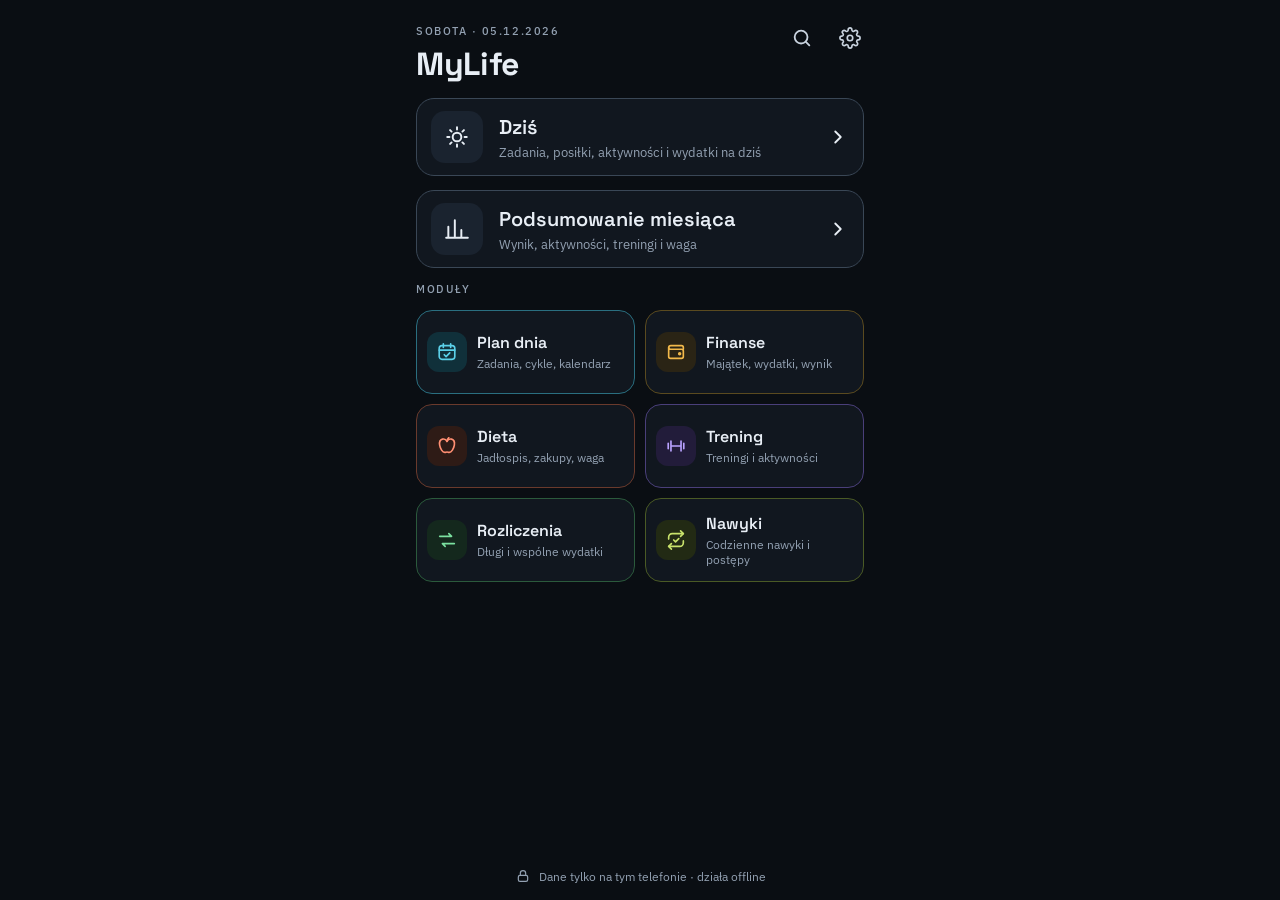
==== commit 98ca879a: "v54" ====
--- a/index.html
+++ b/index.html
@@ -2,7 +2,7 @@
 <html lang="pl">
 <head>
 <meta charset="utf-8">
-<meta name="viewport" content="width=device-width, initial-scale=1, viewport-fit=cover">
+<meta name="viewport" content="width=device-width, initial-scale=1, viewport-fit=cover, interactive-widget=resizes-content">
 <meta name="theme-color" content="#0A0E13">
 <meta name="color-scheme" content="dark">
 <meta name="description" content="MyLife – osobisty planer dnia, działa offline, dane tylko na telefonie.">
--- a/styles.css
+++ b/styles.css
@@ -25,7 +25,7 @@
   color-scheme: dark;
 }
 * { box-sizing: border-box; -webkit-tap-highlight-color: transparent; }
-html, body { margin: 0; height: 100%; background: var(--bg); }
+html, body { margin: 0; height: 100%; background: var(--bg); overflow: hidden; }   /* v54: strona się nie przewija – tylko środek ekranu */
 body { color: var(--text); font-family: var(--body); overscroll-behavior: none; }
 a { color: inherit; text-decoration: none; }
 button { font-family: inherit; color: inherit; cursor: pointer; }
@@ -34,7 +34,8 @@
 :focus-visible { outline: 2px solid var(--accent); outline-offset: 2px; }
 .sr-only { position: absolute; width: 1px; height: 1px; overflow: hidden; clip: rect(0 0 0 0); white-space: nowrap; }
 
-#app { max-width: 480px; margin: 0 auto; height: 100dvh; display: flex; flex-direction: column; overflow: hidden; position: relative; }
+/* v54: aplikacja przypięta do krawędzi okna (bez polegania na 100dvh): górny i dolny pasek zawsze widoczne, przewija się środek */
+#app { position: fixed; top: 0; bottom: 0; left: 0; right: 0; max-width: 480px; margin: 0 auto; display: flex; flex-direction: column; overflow: hidden; padding-top: env(safe-area-inset-top, 0px); }
 .screen { flex: 1; min-height: 0; display: flex; flex-direction: column; }
 
 /* ---------- Nagłówki ---------- */
@@ -1625,3 +1626,48 @@
 .ntex .s { font-size: 13px; color: var(--muted); line-height: 1.4; }
 .ntfoot { flex: none; font-size: 12px; line-height: 1.45; color: var(--muted); padding: 0 4px; }
 @media (max-width: 360px) { .ntrow { gap: 4px; } .ntrow .v { width: 44px; } }
+
+/* ---------- v54: Miesiąc na niskim ekranie – kalendarz i lista dnia przewijane razem (przycisk „Dodaj zadanie” zostaje na dole) ---------- */
+.mscroll { flex: 1; min-height: 0; display: flex; flex-direction: column; overflow-y: auto; overflow-x: hidden; }
+.mscroll > .head-pad { flex: none; }
+@media (max-height: 720px) { .mscroll > .month-panel { flex: none; min-height: auto; overflow: visible; } }
+
+/* ---------- v54: kolory modułów w Planie dnia (makieta v273, pkt 12) ---------- */
+.mod-train { --mc: #B9A2FF; --mfg: #1A1230; }
+.mod-habit { --mc: #C8E26B; --mfg: #1A2208; }
+.mod-settle { --mc: #7BE0A0; --mfg: #06241A; }
+.mod-fin { --mc: #F2B94B; --mfg: #2A1F06; }
+.mod-diet { --mc: #FF8F73; --mfg: #2A0F08; }
+.row-wrap.mod > .row { border-left: 4px solid var(--mc); padding-left: 11px; }
+.row-wrap.mod .check .box { border-color: var(--mc); }
+.row-wrap.mod .row.done .check .box, .row-wrap.mod .check .box.on { background: var(--mc); border-color: var(--mc); color: var(--mfg); }
+.hab-wrap .subchk[aria-pressed="true"] .box { background: var(--mc); border-color: var(--mc); color: var(--mfg); }
+.srcpill.m-train { color: #B9A2FF; }
+.srcpill.m-habit { color: #C8E26B; }
+.srcpill.m-settle { color: #7BE0A0; }
+.srcpill.m-fin { color: #F2B94B; }
+.srcpill.m-diet { color: #FF8F73; }
+.witem .srcrow, .mitem .srcrow { display: flex; margin: 2px 0; }
+
+/* ---------- v54: Postępy nawyków jak statystyki aktywności (makieta v273, pkt 13) ---------- */
+.hper { flex: none; display: flex; gap: 8px; }
+.hper > button { flex: 1; min-width: 0; height: 44px; border-radius: 12px; border: 1px solid var(--line); background: var(--surface); color: #C9D3DF; font-size: 13px; font-weight: 600; font-family: inherit; }
+.hper > button.on { border-color: var(--lime-line); background: var(--lime-bg); color: var(--lime); }
+.dcard.hpall { border-color: var(--lime-line); gap: 8px; }
+.hpall .hph { align-items: baseline; justify-content: space-between; }
+.hph .p.big { font-size: 26px; }
+.hph .n { font-size: 17px; }
+.hph .p { font-size: 20px; }
+.hbar.big { height: 10px; border-radius: 5px; }
+.hpl2 { font-size: 13px; color: #C9D3DF; }
+.hpl2.m { color: var(--muted); }
+.hpcard { gap: 10px; }
+.hk3 { display: flex; gap: 8px; }
+.hk3 > div { flex: 1; min-width: 0; background: var(--bg); border: 1px solid var(--line); border-radius: 12px; padding: 8px 10px; text-align: center; display: flex; flex-direction: column; }
+.hk3 b { font-family: var(--display); font-size: 18px; font-weight: 700; }
+.hk3 span { font-size: 11px; color: var(--muted); }
+.hdots { display: flex; flex-direction: column; gap: 6px; }
+.hdots .l { font-size: 11px; color: var(--muted); }
+.hdots .d { display: flex; gap: 5px; flex-wrap: wrap; }
+.hdots .d > span { width: 18px; height: 18px; box-sizing: border-box; border-radius: 5px; border: 2px solid; }
+.hdots .g { display: flex; gap: 12px; flex-wrap: wrap; font-size: 11px; color: var(--muted); }
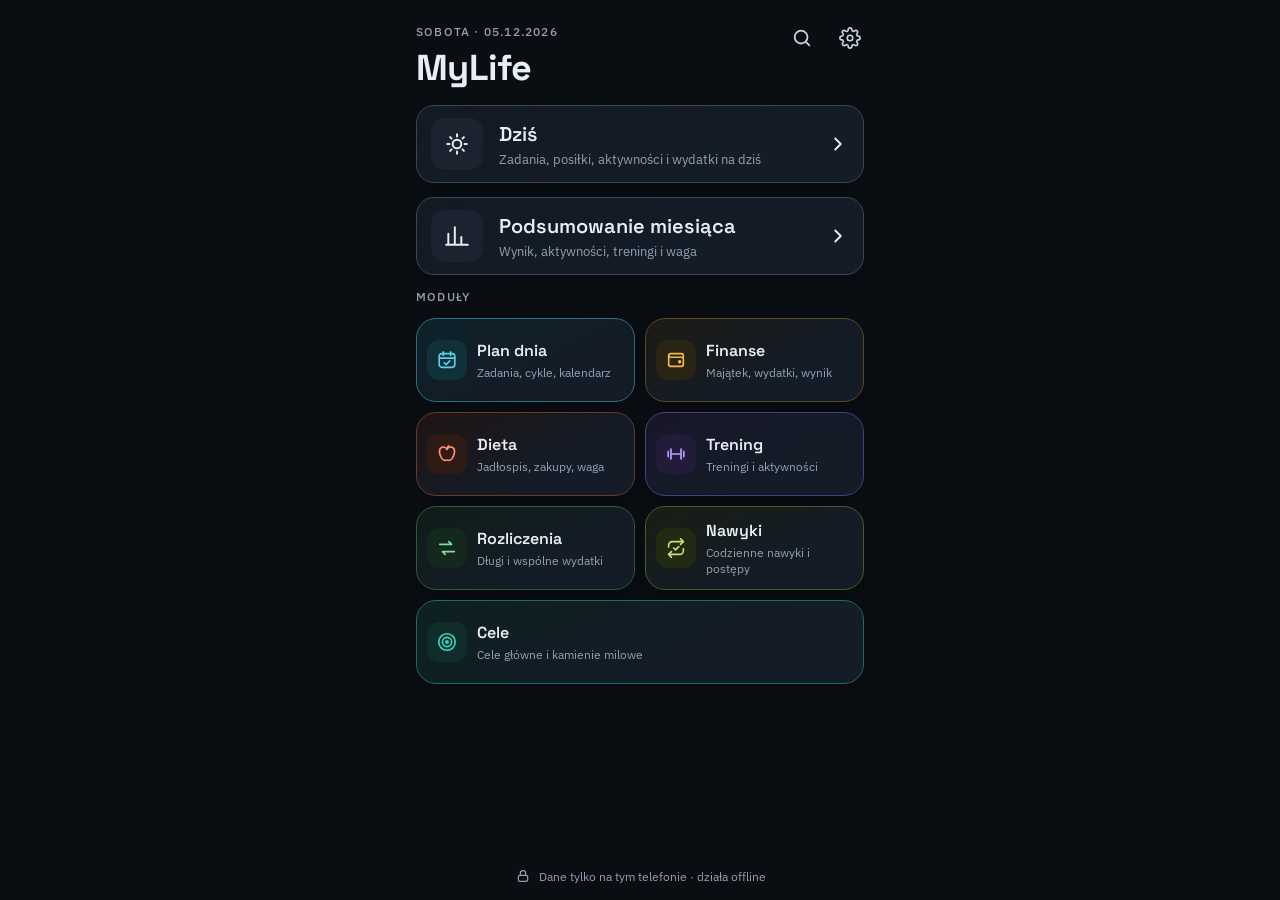
==== commit 8ddfce0c: "v56" ====
--- a/index.html
+++ b/index.html
@@ -29,6 +29,8 @@
 <script src="body-ocr.js"></script>
 <script src="body-cam.js"></script>
 <script src="body-ui.js"></script>
+<script src="diet-scan.js"></script>
+<script src="diet-prod.js"></script>
 <script src="fin-core.js"></script>
 <script src="fin-import.js"></script>
 <script src="fin-ui.js"></script>
@@ -37,6 +39,7 @@
 <script src="settle-ui.js"></script>
 <script src="train-rec.js"></script>
 <script src="habits-core.js"></script>
+<script src="goals-core.js"></script>
 <script src="polar-sports.js"></script>
 <script src="train-rec-ui.js"></script>
 <script src="train-ui.js"></script>
@@ -44,6 +47,7 @@
 <script src="polar-ui.js"></script>
 <script src="today-ui.js"></script>
 <script src="habits-ui.js"></script>
+<script src="goals-ui.js"></script>
 <script src="notif.js"></script>
 <script src="notif-ui.js"></script>
 <script src="xlsx-export.js"></script>
--- a/styles.css
+++ b/styles.css
@@ -1,10 +1,10 @@
 /* MyLive – style przeniesione 1:1 z makiety „Planer – makieta” */
 :root {
   --bg: #0A0E13;
-  --surface: #11171F;
-  --surface-2: #171F2A;
-  --line: #202B38;
-  --line-2: #2B3848;
+  --surface: #141C27;
+  --surface-2: #1A2330;
+  --line: #273547;
+  --line-2: #35465B;
   --accent: #5BD0E8;
   --accent-ink: #06222A;
   --accent-bg: #10303A;
@@ -12,7 +12,7 @@
   --text: #E8EEF5;
   --text-2: #C9D3DF;
   --muted: #93A1B2;
-  --dim: #6F7E90;
+  --dim: #8896A8;
   --check: #4A5A6E;
   --danger-bg: #3A1A1F;
   --danger: #FF9C8A;
@@ -44,7 +44,7 @@
 .topbar h1 { margin: 0; font-family: var(--display); font-size: 22px; font-weight: 600; }
 .iconbtn { width: 44px; height: 44px; display: flex; align-items: center; justify-content: center; background: none; border: none; padding: 0; color: var(--text); flex: none; }
 .iconbtn.soft { color: var(--text-2); }
-.eyebrow { font-size: 11px; letter-spacing: 0.14em; color: var(--muted); font-weight: 500; text-transform: uppercase; }
+.eyebrow { font-size: 12px; letter-spacing: 0.1em; color: var(--muted); font-weight: 500; text-transform: uppercase; }
 
 /* ---------- Ekran główny ---------- */
 .home { padding: calc(28px + var(--safe-top)) 16px calc(20px + var(--safe-bottom)); gap: 20px; overflow-y: auto; }
@@ -155,7 +155,7 @@
 .dots i { width: 5px; height: 5px; border-radius: 3px; background: var(--accent); display: block; }
 .mcell.muted .dots i { background: var(--dim); }
 .month-panel { flex: 1; min-height: 0; overflow-y: auto; padding: 12px 16px 12px 16px; }
-.card { background: var(--surface); border: 1px solid var(--line); border-radius: 16px; padding: 14px; display: flex; flex-direction: column; gap: 12px; }
+.card { background: var(--surface); border: 1px solid var(--line); border-radius: 20px; padding: 14px; display: flex; flex-direction: column; gap: 12px; }
 .card .hdr { display: flex; justify-content: space-between; align-items: baseline; gap: 8px; }
 .card .hdr .t { font-family: var(--display); font-size: 16px; font-weight: 600; }
 .card .hdr .c { flex: none; font-size: 12px; color: var(--muted); }
@@ -265,7 +265,7 @@
 .primary.danger { background: var(--danger); color: #2A0F12; }
 
 /* ---------- Ustawienia ---------- */
-.scard { flex: none; background: var(--surface); border: 1px solid var(--line); border-radius: 16px; padding: 16px; display: flex; flex-direction: column; gap: 14px; }
+.scard { flex: none; background: var(--surface); border: 1px solid var(--line); border-radius: 20px; padding: 16px; display: flex; flex-direction: column; gap: 14px; }
 .sico { flex: none; width: 44px; height: 44px; border-radius: 12px; background: var(--accent-bg); color: var(--accent); display: flex; align-items: center; justify-content: center; }
 .kv { display: flex; justify-content: space-between; gap: 12px; padding: 10px 0; border-top: 1px solid var(--line); font-size: 14px; }
 .kv span:first-child { color: var(--muted); }
@@ -298,7 +298,7 @@
 :root { --ok: #7BE0A0; --ok-bg: #123022; --ok-line: #2F7A4D; --bad-bg: #2A1519; --bad-line: #6A2F36; --coral-line: #6A3A2C; }
 .module.diet { border-color: var(--coral-line); }
 .dscroll { flex: 1; min-height: 0; overflow-y: auto; display: flex; flex-direction: column; gap: 12px; padding: 8px 16px calc(20px + var(--safe-bottom)) 16px; }
-.dcard { flex: none; background: var(--surface); border: 1px solid var(--line); border-radius: 16px; padding: 14px; display: flex; flex-direction: column; gap: 10px; }
+.dcard { flex: none; background: var(--surface); border: 1px solid var(--line); border-radius: 20px; padding: 14px; display: flex; flex-direction: column; gap: 10px; }
 .dcard.tight { padding: 12px 14px 4px 14px; gap: 0; }
 .dcard.accent { border-color: var(--accent-line); }
 .dhead { display: flex; justify-content: space-between; align-items: center; gap: 8px; min-height: 28px; }
@@ -308,7 +308,7 @@
 .dmeal .slot { width: 72px; flex: none; }
 .dmeal .nm { flex: 1; min-width: 0; font-size: 14px; line-height: 1.3; }
 .dmeal .kc { flex: none; font-size: 12px; color: var(--muted); }
-.dfn { flex: none; display: flex; align-items: center; gap: 14px; padding: 14px; background: var(--surface); border: 1px solid var(--line); border-radius: 16px; color: var(--text); min-height: 44px; }
+.dfn { flex: none; display: flex; align-items: center; gap: 14px; padding: 14px; background: var(--surface); border: 1px solid var(--line); border-radius: 20px; color: var(--text); min-height: 44px; }
 .dfn .dico, .dico { width: 44px; height: 44px; border-radius: 12px; background: var(--coral-bg); display: flex; align-items: center; justify-content: center; color: var(--coral); flex: none; }
 .dfn .txt { flex: 1; min-width: 0; display: flex; flex-direction: column; gap: 3px; }
 .dfn .t { font-family: var(--display); font-size: 17px; font-weight: 600; }
@@ -318,7 +318,7 @@
 .ddrop { flex: none; display: flex; flex-direction: column; gap: 6px; }
 .ddrop .select { background: var(--surface); }
 /* lista jadłospisów */
-.mcard { flex: none; background: var(--surface); border: 1px solid var(--line); border-radius: 16px; padding: 12px 14px 14px 6px; display: flex; flex-direction: column; }
+.mcard { flex: none; background: var(--surface); border: 1px solid var(--line); border-radius: 20px; padding: 12px 14px 14px 6px; display: flex; flex-direction: column; }
 .mcard.st-cur { border-color: var(--ok-line); }
 .mcard > .stsub, .mcard > .btn2, .mcard > .actbox { margin-left: 8px; }
 .mtop { display: flex; align-items: flex-start; gap: 4px; }
@@ -446,7 +446,7 @@
 .shoprow .amt > span:first-child { color: var(--text-2); }
 .shoprow .amt .meas { font-size: 11px; color: var(--dim); }
 /* Lista jadłospisów: przeciągnięcie w prawo = usuń */
-.mwrap { flex: none; position: relative; border-radius: 16px; overflow: hidden; }
+.mwrap { flex: none; position: relative; border-radius: 20px; overflow: hidden; }
 .mwrap > .mcard { position: relative; touch-action: pan-y; }
 .mrev { position: absolute; inset: 0; background: var(--danger-bg); display: none; align-items: center; gap: 10px; padding-left: 20px; color: var(--danger); font-size: 14px; font-weight: 600; }
 .mwrap.blocked .mrev { background: var(--surface-2); color: var(--muted); }
@@ -512,10 +512,10 @@
 .fbar { display: block; width: 100%; height: 6px; border-radius: 3px; background: var(--surface-2); overflow: hidden; }
 .fbar > span { display: block; height: 6px; }
 .frange { flex: 1; min-width: 0; height: 52px; padding: 0 12px; display: flex; flex-direction: column; justify-content: center; gap: 1px; text-align: left; background: var(--surface); border: 1px solid var(--line-2); border-radius: 12px; color: var(--text); }
-.frange span { font-size: 11px; letter-spacing: .14em; color: var(--muted); }
+.frange span { font-size: 12px; letter-spacing: .1em; color: var(--muted); }
 .frange b { font-size: 14px; font-weight: 600; white-space: nowrap; overflow: hidden; text-overflow: ellipsis; }
 .ccell.inr { background: var(--accent-bg); }
-.fopt { flex: none; display: flex; flex-direction: column; border-radius: 16px; border: 1px solid var(--line); background: var(--surface); }
+.fopt { flex: none; display: flex; flex-direction: column; border-radius: 20px; border: 1px solid var(--line); background: var(--surface); }
 .fopt.on { border-color: var(--accent); background: var(--accent-bg); }
 .fopt > button { width: 100%; min-height: 64px; display: flex; align-items: center; gap: 12px; padding: 10px 14px; background: none; border: none; text-align: left; color: var(--text); }
 .fradio { flex: none; width: 22px; height: 22px; border-radius: 11px; border: 2px solid var(--line-2); display: flex; align-items: center; justify-content: center; }
@@ -1020,7 +1020,7 @@
 .subsw.swiping > .subrow { position: relative; background: #0D1319; }
 .subsw.lifting { position: relative; z-index: 5; background: var(--surface-2); box-shadow: 0 8px 24px rgba(0,0,0,0.55); }
 /* v34: Lista zakupów – źródło listy i „Cofnij (n)” */
-.shopundo { flex: none; min-height: 44px; display: flex; align-items: center; gap: 6px; padding: 0 12px; border-radius: 12px; border: 1px solid var(--line-2, #2B3848); background: var(--surface-2); color: var(--accent); font: inherit; font-size: 13px; font-weight: 600; cursor: pointer; }
+.shopundo { flex: none; min-height: 44px; display: flex; align-items: center; gap: 6px; padding: 0 12px; border-radius: 12px; border: 1px solid var(--line-2, #35465B); background: var(--surface-2); color: var(--accent); font: inherit; font-size: 13px; font-weight: 600; cursor: pointer; }
 .shopundo.off { color: var(--dim); opacity: 0.6; cursor: default; }
 .shopsrc { gap: 0; }
 .shopsrch { min-height: 44px; display: flex; align-items: center; justify-content: space-between; gap: 8px; background: none; border: none; padding: 0; color: var(--muted); font: inherit; font-size: 11px; letter-spacing: 0.12em; font-weight: 600; text-align: left; cursor: pointer; }
@@ -1072,12 +1072,12 @@
 .tmeta { display: flex; flex-wrap: wrap; gap: 6px; }
 .tpolb { height: 24px; padding: 0 8px; display: inline-flex; align-items: center; gap: 4px; border-radius: 12px; background: var(--polar-bg); border: 1px solid var(--polar-line); color: var(--polar); font-size: 12px; font-weight: 700; }
 .ttag { height: 24px; padding: 0 10px; display: inline-flex; align-items: center; border-radius: 12px; border: 1px solid var(--tc); color: var(--tc); font-size: 12px; font-weight: 600; }
-.ttag.big { height: 32px; padding: 0 2px 0 12px; border-radius: 16px; font-size: 13px; gap: 2px; }
+.ttag.big { height: 32px; padding: 0 2px 0 12px; border-radius: 20px; font-size: 13px; gap: 2px; }
 .ttag.big button { width: 28px; height: 28px; display: flex; align-items: center; justify-content: center; background: none; border: none; color: var(--tc); font-size: 16px; font-family: inherit; }
 .ttags { display: flex; flex-direction: column; gap: 6px; }
 .ttagrow { display: flex; flex-wrap: wrap; gap: 6px; }
 .ttagadd { flex: none; height: 44px; padding: 0 16px; border-radius: 12px; background: var(--surface-2); border: 1px solid var(--violet-line); color: var(--violet); font-size: 14px; font-weight: 600; }
-.ttagold { height: 32px; padding: 0 12px; border-radius: 16px; font-size: 13px; font-weight: 600; background: transparent; border: 1px dashed var(--tc); color: var(--tc); }
+.ttagold { height: 32px; padding: 0 12px; border-radius: 20px; font-size: 13px; font-weight: 600; background: transparent; border: 1px dashed var(--tc); color: var(--tc); }
 .tpolcard { border-color: var(--polar-line); gap: 6px; }
 .tpolcard .h { font-size: 13px; font-weight: 600; color: var(--polar); }
 .tpolcard .r { display: flex; justify-content: space-between; gap: 8px; font-size: 14px; color: var(--text-2); }
@@ -1096,7 +1096,7 @@
 /* Aktywności cykliczne – sporty Polar Flow */
 .tcpol { gap: 8px; }
 .tcpchips { display: flex; flex-wrap: wrap; gap: 6px; }
-.tcpchip { display: inline-flex; align-items: center; gap: 2px; height: 32px; padding: 0 2px 0 12px; border-radius: 16px; font-size: 13px; font-weight: 600; background: var(--polar-bg); border: 1px solid var(--polar-line); color: var(--polar); }
+.tcpchip { display: inline-flex; align-items: center; gap: 2px; height: 32px; padding: 0 2px 0 12px; border-radius: 20px; font-size: 13px; font-weight: 600; background: var(--polar-bg); border: 1px solid var(--polar-line); color: var(--polar); }
 .tcpchip button { width: 28px; height: 28px; display: flex; align-items: center; justify-content: center; background: none; border: none; color: var(--polar); font-size: 16px; font-family: inherit; }
 .tcplist { max-height: 200px; overflow-y: auto; display: flex; flex-direction: column; border-radius: 12px; border: 1px solid var(--line-2); background: var(--bg); }
 .tcpopt { min-height: 44px; flex: none; display: flex; align-items: center; justify-content: space-between; gap: 8px; text-align: left; background: transparent; border: none; border-bottom: 1px solid #1A232E; padding: 0 14px; color: var(--text); font-size: 14px; font-family: inherit; }
@@ -1197,7 +1197,7 @@
 .tcalc { height: 48px; margin: 0 1px; padding: 0; box-sizing: border-box; border-radius: 12px; background: transparent; border: 1px solid transparent; color: var(--text); font-family: inherit; display: flex; flex-direction: column; align-items: center; justify-content: center; gap: 5px; }
 .tcalc.empty { visibility: hidden; }
 .tcalc .n { font-size: 15px; font-weight: 500; line-height: 1; }
-.tcalc.has { background: var(--surface-2, #171F2A); }
+.tcalc.has { background: var(--surface-2, #1A2330); }
 .tcalc.today { border-color: #5BD0E8; }
 .tcalc.today .n, .tcalc.on .n { font-weight: 700; }
 .tcalc.on { background: #B9A2FF; border-color: #B9A2FF; color: #1A1230; }
@@ -1262,7 +1262,7 @@
 /* ---------- v43 (makieta v204): ekran „Dziś” ---------- */
 .module.tdcard { border-color: #3A4756; padding: 16px; }
 .tdscroll { gap: 12px; }
-.tdsec { flex: none; background: var(--surface); border: 1px solid var(--line); border-radius: 16px; padding: 0 14px; display: flex; flex-direction: column; }
+.tdsec { flex: none; background: var(--surface); border: 1px solid var(--line); border-radius: 20px; padding: 0 14px; display: flex; flex-direction: column; }
 .tdhead { min-height: 48px; display: flex; align-items: center; gap: 10px; background: none; border: none; padding: 0; color: var(--text); font-family: inherit; text-align: left; }
 .tdhead .eyebrow { flex: none; }
 .tdcount { flex: 1; text-align: right; font-size: 12px; color: var(--muted); }
@@ -1311,18 +1311,18 @@
 .srtxt .m { font-size: 11px; letter-spacing: .1em; font-weight: 500; }
 .srtxt .t { font-size: 16px; font-weight: 500; color: var(--text); }
 .srtxt .s { font-size: 12px; line-height: 1.35; color: var(--muted); }
-.srres { flex: none; min-height: 60px; width: 100%; background: var(--surface); border: 1px solid var(--line); border-radius: 16px; padding: 10px 14px; display: flex; align-items: center; gap: 10px; color: var(--text); font-family: inherit; }
-.srmod { flex: none; background: var(--surface); border: 1px solid var(--line); border-radius: 16px; overflow: hidden; }
+.srres { flex: none; min-height: 60px; width: 100%; background: var(--surface); border: 1px solid var(--line); border-radius: 20px; padding: 10px 14px; display: flex; align-items: center; gap: 10px; color: var(--text); font-family: inherit; }
+.srmod { flex: none; background: var(--surface); border: 1px solid var(--line); border-radius: 20px; overflow: hidden; }
 .srmh { width: 100%; min-height: 56px; padding: 0 14px; display: flex; align-items: center; gap: 12px; background: none; border: none; color: var(--text); text-align: left; font-family: inherit; }
 .srmh .n { flex: 1; font-family: var(--display); font-size: 17px; font-weight: 600; }
 .srmh .c { font-size: 12px; color: var(--muted); }
 .srfl { border-top: 1px solid var(--line); display: flex; flex-direction: column; }
 .srf { min-height: 56px; width: 100%; padding: 8px 14px 8px 18px; display: flex; align-items: center; gap: 12px; background: none; border: none; border-top: 1px solid #161F2A; color: var(--text); font-family: inherit; }
 .srf:first-child { border-top: none; }
-.srnone { flex: none; background: var(--surface); border: 1px solid var(--line); border-radius: 16px; padding: 24px 16px; text-align: center; font-size: 14px; line-height: 1.45; color: var(--muted); }
+.srnone { flex: none; background: var(--surface); border: 1px solid var(--line); border-radius: 20px; padding: 24px 16px; text-align: center; font-size: 14px; line-height: 1.45; color: var(--muted); }
 .srnone > div { margin-top: 12px; }
-.srtree { height: 44px; padding: 0 18px; border-radius: 12px; background: #171F2A; border: 1px solid var(--line-2); color: #C9D3DF; font-size: 14px; font-family: inherit; }
-.thsw.bdaddw { min-height: 64px; padding: 10px 14px; border-radius: 16px; background: var(--surface); border-color: var(--line); }
+.srtree { height: 44px; padding: 0 18px; border-radius: 12px; background: #1A2330; border: 1px solid var(--line-2); color: #C9D3DF; font-size: 14px; font-family: inherit; }
+.thsw.bdaddw { min-height: 64px; padding: 10px 14px; border-radius: 20px; background: var(--surface); border-color: var(--line); }
 /* v44 – cel ↔ majątek (makieta v205 – FinGoals, FinWorth) */
 .fbadge.goal { color: var(--gold); background: var(--gold-bg); }
 .fglink { display: flex; flex-direction: column; gap: 6px; max-height: 170px; overflow-y: auto; }
@@ -1349,7 +1349,7 @@
 .sxpdrop { background: var(--bg); border: 1px solid var(--line-2); border-radius: 12px; padding: 8px; display: flex; flex-direction: column; gap: 6px; }
 .sxplist { max-height: 200px; overflow-y: auto; display: flex; flex-direction: column; }
 .sxpopt { min-height: 44px; padding: 0 10px; display: flex; align-items: center; gap: 10px; background: transparent; border: none; border-radius: 8px; color: var(--text); font-size: 15px; font-family: inherit; text-align: left; }
-.sxpopt.on { background: #202B38; }
+.sxpopt.on { background: #273547; }
 .shxpf .finput, .sxpdrop .finput { width: 100%; box-sizing: border-box; height: 48px; padding: 0 12px; background: var(--bg); border: 1px solid var(--line-2); border-radius: 12px; color: var(--text); font-size: 16px; font-family: inherit; }
 .sxpdrop .finput { height: 44px; background: var(--surface); border-radius: 10px; font-size: 15px; }
 .shxpf .finput, .sxpdrop .finput { flex: none; }
@@ -1365,15 +1365,15 @@
 .tdmeal .jbtn { flex: none; }
 /* v47 – ekran główny: kafelki modułów 2×2 (makieta v216) i „Podsumowanie miesiąca” (v217–v219) */
 .modules.grid2 { display: grid; grid-template-columns: 1fr 1fr; gap: 10px; }
-.modules.grid2 .module { min-height: 84px; padding: 12px 10px; gap: 10px; min-width: 0; border-radius: 16px; }
+.modules.grid2 .module { min-height: 84px; padding: 12px 10px; gap: 10px; min-width: 0; border-radius: 20px; }
 .modules.grid2 .module .ico { width: 40px; height: 40px; border-radius: 12px; }
 .modules.grid2 .module .name { font-size: 16px; }
 .modules.grid2 .module .desc { font-size: 11.5px; line-height: 1.3; }
 .sumlist { flex: 1; min-height: 0; overflow-y: auto; display: flex; flex-direction: column; gap: 12px; padding: 8px 16px calc(20px + var(--safe-bottom)); }
-.summon { flex: none; background: var(--surface); border: 1px solid var(--line); border-radius: 16px; padding: 4px 6px; display: flex; align-items: center; justify-content: space-between; }
+.summon { flex: none; background: var(--surface); border: 1px solid var(--line); border-radius: 20px; padding: 4px 6px; display: flex; align-items: center; justify-content: space-between; }
 .summon .t { font-family: var(--display); font-size: 18px; font-weight: 600; }
 .summon .iconbtn[disabled] { color: #3A4756; }
-.sumtile { flex: none; width: 100%; display: flex; align-items: center; gap: 12px; padding: 14px; background: var(--surface); border: 1px solid; border-radius: 16px; color: var(--text); min-height: 88px; font-family: inherit; text-align: left; }
+.sumtile { flex: none; width: 100%; display: flex; align-items: center; gap: 12px; padding: 14px; background: var(--surface); border: 1px solid; border-radius: 20px; color: var(--text); min-height: 88px; font-family: inherit; text-align: left; }
 .sumico { flex: none; width: 44px; height: 44px; border-radius: 12px; background: #0F151C; display: flex; align-items: center; justify-content: center; }
 .sumtxt { flex: 1; min-width: 0; display: flex; flex-direction: column; gap: 3px; }
 .sumtxt .l { font-size: 10.5px; letter-spacing: .12em; font-weight: 600; text-transform: uppercase; }
@@ -1467,11 +1467,11 @@
 .seg.small.tint.big > * { height: 44px; }
 .seg.tv.tint:not(.tmseg) > * { height: 44px; }
 .iconbtn:disabled, .iconbtn[disabled] { opacity: .35; cursor: default; }
-.wtip.pt { position: absolute; z-index: 3; pointer-events: none; display: block; box-sizing: border-box; padding: 5px 8px; border-radius: 10px; background: #171F2A; border: 1px solid color-mix(in srgb, var(--tc) 45%, #171F2A); text-align: center; font-size: 12px; line-height: 1.3; color: var(--muted); white-space: nowrap; }
+.wtip.pt { position: absolute; z-index: 3; pointer-events: none; display: block; box-sizing: border-box; padding: 5px 8px; border-radius: 10px; background: #1A2330; border: 1px solid color-mix(in srgb, var(--tc) 45%, #1A2330); text-align: center; font-size: 12px; line-height: 1.3; color: var(--muted); white-space: nowrap; }
 .wtip.pt .v { font-family: var(--display); font-size: 14px; font-weight: 600; color: var(--tc); }
 .wdot.on span { background: var(--text); border-color: var(--accent); width: 14px; height: 14px; border-radius: 7px; }
 .fchart .wdot.on span { border-color: var(--gold); }
-.primary:disabled, .sheet .primary:disabled { background: #202B38; color: #6F7E90; opacity: 1; }
+.primary:disabled, .sheet .primary:disabled { background: #273547; color: #8896A8; opacity: 1; }
 .subsw.g { margin-left: 10px; }
 .bigbtn .two { padding: 6px 0; }
 .home { gap: 14px; padding-bottom: calc(16px + var(--safe-bottom)); }
@@ -1485,7 +1485,7 @@
 .dmeal .slot { width: 64px; }
 .linkbtn { flex: none; height: 44px; margin: -6px 0; padding: 0 4px; background: none; border: none; color: var(--accent); font-size: 14px; font-weight: 600; font-family: inherit; cursor: pointer; }
 .mgrid.dpm .mcell { height: 46px; min-height: 46px; }
-.shopsrch { min-height: 48px; font-weight: 500; letter-spacing: 0.14em; }
+.shopsrch { min-height: 48px; font-weight: 500; letter-spacing: 0.1em; }
 .shopsrch .chev { color: var(--muted); font-size: 14px; letter-spacing: 0; }
 .shopsrcday { gap: 3px; }
 .shopsrcday .dl { color: #C9D3DF; }
@@ -1500,10 +1500,10 @@
 .shopsrc > .shopsrcday:last-child { padding-bottom: 16px; }
 .dcard.tight.shoplist { padding: 4px 14px 0 14px; }
 .dcard.statrow { padding: 12px 14px; gap: 8px; border-radius: 14px; }
-.statrow .sbar { position: static; height: 6px; border-radius: 3px; background: #202B38; }
+.statrow .sbar { position: static; height: 6px; border-radius: 3px; background: #273547; }
 .statrow .slot { font-size: 11px; color: var(--accent); font-weight: 500; }
 .jadd .plus { width: 48px; height: 48px; border-radius: 12px; }
-.plus.off { background: #202B38; color: #6F7E90; cursor: default; }
+.plus.off { background: #273547; color: #8896A8; cursor: default; }
 .wdelta { display: flex; align-items: center; justify-content: center; gap: 8px; min-height: 24px; flex-wrap: wrap; text-align: center; }
 .wdelta .t { font-family: var(--display); font-size: 18px; font-weight: 600; }
 .wdelta .s { font-size: 13px; color: var(--muted); }
@@ -1511,7 +1511,7 @@
 .whist { min-height: 48px; padding: 0; }
 .dfn.ftile .t { line-height: normal; }
 .dphead { gap: 8px; padding: 0; }
-.sallbtn { flex: none; height: 36px; padding: 0 12px; border-radius: 999px; border: 1px solid var(--line-2); background: #171F2A; color: #C9D3DF; font-size: 12px; font-weight: 600; font-family: inherit; cursor: pointer; }
+.sallbtn { flex: none; height: 36px; padding: 0 12px; border-radius: 999px; border: 1px solid var(--line-2); background: #1A2330; color: #C9D3DF; font-size: 12px; font-weight: 600; font-family: inherit; cursor: pointer; }
 .smvrow { font-size: 14px; min-height: 0; }
 .seg.tall > * { height: 44px; }
 .dpbtn { font-family: inherit; font-weight: 400; }
@@ -1526,13 +1526,13 @@
 .hmsg { flex: none; display: flex; align-items: center; gap: 10px; padding: 12px 14px; border-radius: 12px; background: #14281D; border: 1px solid #2B5A3C; color: #BDF0CE; font-size: 14px; font-weight: 600; }
 .hdays { flex: none; display: grid; grid-template-columns: repeat(7, minmax(0, 1fr)); gap: 4px; }
 .hday { min-height: 56px; display: flex; flex-direction: column; align-items: center; justify-content: center; gap: 2px; padding: 0; border-radius: 12px; background: var(--surface); border: 1px solid var(--line); color: var(--muted); font-family: inherit; }
-.hday.on { background: #202B38; border-color: var(--lime); color: var(--text); }
+.hday.on { background: #273547; border-color: var(--lime); color: var(--text); }
 .hday .w { font-size: 11px; letter-spacing: 0.06em; font-weight: 500; }
 .hday .n { font-family: var(--display); font-size: 17px; font-weight: 600; }
 .htiles { flex: none; display: flex; gap: 8px; }
-.htiles > div { flex: 1; min-width: 0; background: var(--surface); border: 1px solid var(--line); border-radius: 16px; padding: 10px 12px; display: flex; flex-direction: column; gap: 2px; }
+.htiles > div { flex: 1; min-width: 0; background: var(--surface); border: 1px solid var(--line); border-radius: 20px; padding: 10px 12px; display: flex; flex-direction: column; gap: 2px; }
 .htiles .v { font-family: var(--display); font-size: 19px; font-weight: 700; }
-.hempty { flex: none; padding: 24px 16px; text-align: center; font-size: 14px; line-height: 1.45; color: var(--muted); background: var(--surface); border: 1px dashed var(--line-2); border-radius: 16px; }
+.hempty { flex: none; padding: 24px 16px; text-align: center; font-size: 14px; line-height: 1.45; color: var(--muted); background: var(--surface); border: 1px dashed var(--line-2); border-radius: 20px; }
 .mcard.hrow { flex-direction: row; align-items: center; padding: 0; gap: 0; }
 .mcard.hrow.done { border-color: var(--line-2); }
 .hchk { flex: 1; min-width: 0; min-height: 68px; display: flex; align-items: center; gap: 12px; padding: 0 6px 0 14px; background: none; border: none; text-align: left; color: var(--text); font-family: inherit; }
@@ -1570,23 +1570,23 @@
 .hform .finput { height: 48px; background: var(--bg); }
 .hwd { display: grid; grid-template-columns: repeat(7, minmax(0, 1fr)); gap: 6px; }
 .hwd > button { min-height: 48px; padding: 0; border-radius: 12px; border: 1px solid var(--line-2); background: var(--surface); color: var(--muted); font-size: 13px; font-weight: 600; font-family: inherit; }
-.hwd > button.on { border-color: var(--lime); background: #202B38; color: var(--text); }
+.hwd > button.on { border-color: var(--lime); background: #273547; color: var(--text); }
 .hcols { display: grid; grid-template-columns: repeat(8, minmax(0, 1fr)); gap: 4px; }
 .hcols > button { height: 44px; padding: 0; background: none; border: none; display: flex; align-items: center; justify-content: center; }
-.hcols > button > span { width: 32px; height: 32px; box-sizing: border-box; border-radius: 16px; border: 3px solid transparent; display: flex; align-items: center; justify-content: center; }
+.hcols > button > span { width: 32px; height: 32px; box-sizing: border-box; border-radius: 20px; border: 3px solid transparent; display: flex; align-items: center; justify-content: center; }
 .thsw.tchab { min-height: 56px; padding: 8px 12px; background: var(--bg); }
 .thsw .sw.lime.on { background: var(--lime); }
 .hfoot { flex: none; display: flex; flex-direction: column; gap: 10px; padding: 12px 16px calc(16px + var(--safe-bottom)) 16px; border-top: 1px solid var(--line); background: var(--bg); }
 .hfhint { font-size: 13px; line-height: 1.4; }
 .hsave { flex: 1; height: 52px; border-radius: 14px; border: none; font-size: 16px; font-weight: 600; background: var(--lime); color: var(--lime-ink); font-family: inherit; }
-.hsave.off { background: #202B38; color: #6F7E90; }
+.hsave.off { background: #273547; color: #8896A8; }
 .hdel { min-height: 48px; border-radius: 12px; background: var(--surface-2); border: 1px solid var(--line-2); color: #FF9C8A; font-size: 14px; font-weight: 600; font-family: inherit; }
 .hdel.off { color: var(--muted); opacity: 0.45; }
 .hdelok { flex: 1; height: 48px; border-radius: 12px; border: none; background: #FF9C8A; color: #2A0F0A; font-size: 15px; font-weight: 600; font-family: inherit; }
 .modal-wrap.center { align-items: center; }
 
 /* ---------- v53: Powiadomienia (makieta Notifications) ---------- */
-.ntset { flex: none; min-height: 72px; background: var(--surface); border: 1px solid var(--line); border-radius: 16px; padding: 12px 16px; display: flex; align-items: center; gap: 12px; color: var(--text); }
+.ntset { flex: none; min-height: 72px; background: var(--surface); border: 1px solid var(--line); border-radius: 20px; padding: 12px 16px; display: flex; align-items: center; gap: 12px; color: var(--text); }
 .ntset .ico { flex: none; width: 44px; height: 44px; border-radius: 12px; background: #10303A; color: var(--accent); display: flex; align-items: center; justify-content: center; }
 .ntlist { gap: 14px; padding-top: 12px; }
 .ntinfo { flex: none; display: flex; gap: 10px; align-items: flex-start; padding: 12px; border-radius: 12px; background: var(--surface); border: 1px solid var(--line); color: var(--muted); font-size: 13px; line-height: 1.45; }
@@ -1595,16 +1595,16 @@
 .ntstate.warn { border-color: var(--gold-line); }
 .ntstate.warn .tx { color: var(--gold-text); }
 .ntgo { height: 48px; border-radius: 12px; border: none; background: var(--accent); color: #06222A; font-size: 15px; font-weight: 600; font-family: inherit; }
-.ntgo[disabled] { background: #202B38; color: #6F7E90; }
+.ntgo[disabled] { background: #273547; color: #8896A8; }
 .ntoff { height: 44px; border-radius: 12px; background: var(--surface-2); border: 1px solid var(--line-2); color: var(--text-2); font-size: 14px; font-weight: 500; font-family: inherit; }
-.ntcard { flex: none; background: var(--surface); border: 1px solid var(--line); border-radius: 16px; display: flex; flex-direction: column; overflow: hidden; }
+.ntcard { flex: none; background: var(--surface); border: 1px solid var(--line); border-radius: 20px; display: flex; flex-direction: column; overflow: hidden; }
 .nth { display: flex; align-items: center; gap: 10px; padding: 14px 16px 6px 16px; }
 .nth .ico { flex: none; width: 32px; height: 32px; border-radius: 10px; display: flex; align-items: center; justify-content: center; }
 .ntsw { width: 100%; min-height: 72px; display: flex; align-items: center; gap: 14px; padding: 10px 16px; background: none; border: none; text-align: left; color: var(--text); font-family: inherit; }
 .ntsw .tx { flex: 1; min-width: 0; display: flex; flex-direction: column; gap: 3px; }
 .ntsw .t { font-size: 16px; font-weight: 600; }
 .ntsw .s { font-size: 13px; line-height: 1.4; color: var(--muted); }
-.ntsw .tr { flex: none; position: relative; width: 48px; height: 28px; box-sizing: border-box; border-radius: 14px; background: #202B38; border: 1px solid #3A4756; }
+.ntsw .tr { flex: none; position: relative; width: 48px; height: 28px; box-sizing: border-box; border-radius: 14px; background: #273547; border: 1px solid #3A4756; }
 .ntsw .tr > span { position: absolute; top: 2px; left: 2px; width: 22px; height: 22px; border-radius: 11px; background: var(--muted); }
 .ntsw .st { flex: none; font-size: 12px; font-weight: 600; width: 28px; color: var(--muted); }
 .ntsw.on .tr { background: var(--accent); border-color: var(--accent); }
@@ -1671,3 +1671,169 @@
 .hdots .d { display: flex; gap: 5px; flex-wrap: wrap; }
 .hdots .d > span { width: 18px; height: 18px; box-sizing: border-box; border-radius: 5px; border: 2px solid; }
 .hdots .g { display: flex; gap: 12px; flex-wrap: wrap; font-size: 11px; color: var(--muted); }
+
+/* ---------- v55 (R15, makieta DietProducts / DietJournal): Produkty, wpisy z produktu, Open Food Facts, skaner ---------- */
+.primary.pcoral { background: var(--coral); color: #2A0F08; }
+.primary.pcoral.dim { background: var(--line); color: var(--dim); }
+.btn2.pscanbig { flex: 1; height: 52px; min-height: 52px; border-radius: 14px; color: var(--coral); font-weight: 600; }
+.dcard.prow { flex-direction: row; align-items: center; gap: 4px; padding: 12px 6px 12px 14px; }
+.dcard.prow[hidden], .pshitem[hidden], .dcard.pempty[hidden] { display: none; }
+.pmeta { display: flex; flex-wrap: wrap; align-items: center; gap: 6px; font-size: 12px; color: var(--muted); }
+.psrc { padding: 2px 8px; border-radius: 999px; font-size: 11px; font-weight: 600; }
+.psrc.off { background: var(--accent-bg); color: var(--accent); }
+.psrc.own { background: #2A2415; color: var(--gold-text); }
+.dcard.pempty { padding: 20px 16px; text-align: center; font-size: 13px; color: var(--muted); line-height: 1.45; }
+.plinkrow { flex: none; min-height: 48px; display: flex; align-items: center; justify-content: space-between; padding: 0 14px; border-radius: 12px; background: var(--bg); border: 1px solid var(--line-2); color: var(--text); font-size: 14px; }
+.poffrow { display: flex; align-items: center; gap: 8px; min-height: 56px; padding-top: 8px; border-top: 1px solid var(--line); }
+.poffbtn { flex: none; height: 44px; padding: 0 14px; border-radius: 12px; border: 1px solid var(--line-2); background: var(--surface-2); color: var(--accent); font-size: 13px; font-weight: 600; font-family: inherit; }
+.poffbtn[aria-disabled="true"] { color: var(--dim); }
+.pnote2 { font-size: 13px; line-height: 1.45; color: var(--muted); }
+.pnote { font-size: 12px; line-height: 1.4; color: var(--dim); }
+.ovh { margin: 0; font-family: var(--display); font-size: 22px; font-weight: 600; }
+.pfld { flex: none; display: flex; flex-direction: column; gap: 6px; }
+.plab { font-size: 12px; color: var(--muted); text-transform: uppercase; letter-spacing: .02em; }
+.perr { font-size: 12px; color: var(--danger); }
+.pedited { font-size: 12px; line-height: 1.4; padding: 10px 12px; border-radius: 12px; background: #2A2415; color: var(--gold-text); }
+.pwarn { font-size: 13px; line-height: 1.45; padding: 12px 14px; border-radius: 12px; background: var(--bad-bg); border: 1px solid var(--bad-line); color: #FFB4A8; }
+.pscanbtn { width: 48px; height: 48px; flex: none; display: flex; align-items: center; justify-content: center; border-radius: 12px; border: 1px solid var(--line-2); background: var(--surface-2); color: var(--coral); }
+.seg.punit { flex: none; }
+.seg.punit button { width: 52px; height: 38px; }
+.psheet .seg button.on, .prodform .seg button.on { background: var(--coral-bg); color: var(--coral); font-weight: 600; }
+.pscbox { flex: none; position: relative; height: 200px; border-radius: 20px; background: var(--surface); border: 1px solid var(--line); overflow: hidden; display: flex; align-items: center; justify-content: center; color: #4A3A35; }
+.pscframe { width: 78%; height: 90px; border-radius: 12px; border: 2px solid var(--coral); display: flex; align-items: center; justify-content: center; }
+.pscframe svg { width: 140px; height: 56px; }
+.pschint { position: absolute; left: 0; right: 0; bottom: 10px; text-align: center; font-size: 12px; color: var(--muted); }
+.pscgo { height: 48px; flex: none; padding: 0 16px; border-radius: 12px; border: none; background: var(--coral); color: #2A0F08; font-size: 15px; font-weight: 600; font-family: inherit; }
+.pscgo.off { background: var(--line); color: var(--dim); }
+.dcard.pscres { gap: 10px; }
+.jentry.jprod { gap: 4px; }
+.pkc { padding: 2px 8px; border-radius: 999px; background: var(--coral-bg); color: var(--coral); font-weight: 600; }
+.btn2.pjadd { margin-top: 8px; color: var(--coral); font-size: 14px; font-weight: 600; }
+.pshitem, .pshoff { flex: none; min-height: 60px; padding: 8px 14px; display: flex; align-items: center; gap: 10px; text-align: left; background: var(--surface); border: 1px solid var(--line); border-radius: 14px; color: var(--text); font-family: inherit; }
+.pshoff { background: #0F1D24; border-color: #2A6F80; }
+.pneedpc { display: flex; flex-direction: column; gap: 6px; padding: 12px; border-radius: 14px; background: #2A2415; border: 1px solid var(--gold-line); }
+.dcard.pres { gap: 4px; }
+.dcard.pres.ok { border-color: #4A3A35; }
+.dcard.pres .v { font-family: var(--display); font-size: 26px; font-weight: 600; color: var(--dim); }
+.dcard.pres.ok .v { color: var(--coral); }
+.jbalout { display: flex; justify-content: space-between; align-items: center; min-height: 36px; padding: 0 12px; border-radius: 10px; background: var(--coral-bg); font-size: 13px; }
+.jbalout span { color: #FFB4A0; }
+.jbalout b { font-family: var(--display); font-weight: 600; color: var(--coral); }
+.thsw.poffsw { min-height: 56px; background: var(--bg); }
+.thsw.poffsw .sw.on { background: var(--coral); }
+.dscanframe { position: relative; width: 82%; height: 34%; max-height: 220px; border-radius: 14px; box-shadow: 0 0 0 9999px rgba(0,0,0,.5); }
+.dscanframe i { position: absolute; width: 30px; height: 30px; border: 4px solid var(--coral); }
+.dscanframe .tl { top: -2px; left: -2px; border-right: none; border-bottom: none; border-radius: 14px 0 0 0; }
+.dscanframe .tr { top: -2px; right: -2px; border-left: none; border-bottom: none; border-radius: 0 14px 0 0; }
+.dscanframe .bl { bottom: -2px; left: -2px; border-right: none; border-top: none; border-radius: 0 0 0 14px; }
+.dscanframe .br { bottom: -2px; right: -2px; border-left: none; border-top: none; border-radius: 0 0 14px 0; }
+.dscanframe b { position: absolute; left: 8%; right: 8%; top: 50%; height: 2px; background: rgba(255,143,115,.8); }
+.dscanman { height: 52px; padding: 0 20px; border-radius: 26px; border: none; background: rgba(0,0,0,.55); color: #fff; display: flex; align-items: center; gap: 10px; font-size: 15px; font-weight: 600; font-family: inherit; }
+.dscan .bcambot { justify-content: center; }
+.pfld > .finput { flex: none; }
+
+/* ---------- v56: odświeżony design (makieta „MyLife – odświeżony design (v2)”, 27.11.2026) ----------
+   Tokeny: karty #141C27, linie #273547 / #35465B, tło drugie #1A2330, tekst przygaszony #8896A8 (lepszy kontrast),
+   promień kart 20 px, nagłówki sekcji 12 px / 0,1em, kafle modułów z gradientem w kolorze modułu i cieniem. */
+:root { --teal: #38D6C0; --teal-bg: #0F2E2B; --teal-line: #1F6B63; --teal-ink: #062320; --card-2: #0F151C; }
+.home h1 { font-size: 36px; letter-spacing: -0.02em; }
+.home .module { box-shadow: 0 6px 18px rgba(0,0,0,.28); }
+.module.tdcard { background: linear-gradient(155deg, #1A232F99 0%, var(--surface) 65%); border-color: #3A4756; border-radius: 18px; }
+.modules.grid2 .module.active { background: linear-gradient(155deg, #10303A99 0%, var(--surface) 65%); }
+.modules.grid2 .module.fin { background: linear-gradient(155deg, #2A241599 0%, var(--surface) 65%); }
+.modules.grid2 .module.diet { background: linear-gradient(155deg, #2E1B1699 0%, var(--surface) 65%); }
+.modules.grid2 .module.train { background: linear-gradient(155deg, #221C3A99 0%, var(--surface) 65%); }
+.modules.grid2 .module.settle { background: linear-gradient(155deg, #14281D99 0%, var(--surface) 65%); }
+.modules.grid2 .module.habit { background: linear-gradient(155deg, #222A1499 0%, var(--surface) 65%); }
+.modules.grid2 .module.goal { background: linear-gradient(155deg, #0F2E2B99 0%, var(--surface) 65%); border-color: var(--teal-line); }
+.modules.grid2 .module.wide { grid-column: 1 / -1; }
+.modules.grid2 .module .desc { font-size: 12px; }
+
+/* ---------- v56: moduł Cele (R16, makieta GoalsHome / GoalDetail / GoalEdit / GoalProgress) ---------- */
+.navbar.teal .nb.on { color: var(--teal); }
+.mod-goal { --mc: #38D6C0; --mfg: #062320; }
+.srcpill.m-goal { color: #38D6C0; }
+.glist, .gform { gap: 12px; }
+.gmsg { flex: none; display: flex; align-items: center; gap: 10px; padding: 12px 14px; border-radius: 12px; background: #14281D; border: 1px solid #2B5A3C; color: #BDF0CE; font-size: 14px; font-weight: 600; }
+.gmsg.warn { background: #2A2415; border-color: #5A4A1F; color: #F2D9A0; }
+.gundo { flex: none; height: 44px; margin: -12px -8px -12px 0; padding: 0 8px; background: none; border: none; color: var(--accent); font-size: 12px; font-weight: 500; }
+.gseg { flex: none; display: flex; background: var(--surface); border: 1px solid var(--line); border-radius: 14px; padding: 4px; gap: 4px; }
+.gseg > button { flex: 1; min-width: 0; min-height: 44px; border-radius: 10px; border: none; background: transparent; color: var(--muted); font-size: 13px; font-weight: 600; font-family: inherit; padding: 0 4px; }
+.gseg > button.on { background: var(--surface-2); color: var(--teal); }
+.glimit { flex: none; display: flex; align-items: center; gap: 10px; font-size: 12px; letter-spacing: 0.1em; text-transform: uppercase; color: var(--muted); font-weight: 500; }
+.glsegs { flex: 1; display: grid; grid-template-columns: repeat(5, minmax(0, 1fr)); gap: 4px; }
+.glsegs i { height: 6px; border-radius: 3px; background: var(--line); }
+.glsegs i.on { background: var(--teal); }
+.gempty { flex: none; padding: 24px 16px; text-align: center; font-size: 14px; line-height: 1.45; color: var(--muted); background: var(--surface); border: 1px dashed var(--line-2); border-radius: 20px; }
+.gcard { flex: none; background: var(--surface); border: 1px solid var(--line); border-radius: 20px; overflow: hidden; display: flex; flex-direction: column; }
+.gcmain { display: flex; flex-direction: column; gap: 8px; padding: 14px 14px 12px; color: var(--text); border-left: 4px solid transparent; }
+.gch { display: flex; align-items: flex-start; gap: 10px; }
+.gctx { flex: 1; min-width: 0; display: flex; flex-direction: column; gap: 2px; }
+.gname { font-family: var(--display); font-size: 17px; font-weight: 600; line-height: 1.25; overflow-wrap: anywhere; }
+.gname.big { font-size: 20px; }
+.gsub { font-size: 12px; color: var(--muted); }
+.gpct { flex: none; font-family: var(--display); font-size: 22px; font-weight: 700; }
+.gpct.big { font-size: 28px; }
+.gbar { display: block; height: 8px; border-radius: 4px; background: var(--line); overflow: hidden; }
+.gbar > span { display: block; height: 100%; border-radius: 4px; }
+.gfoot { display: flex; align-items: center; gap: 8px; flex-wrap: wrap; }
+.gpill { height: 24px; box-sizing: border-box; padding: 0 10px; border-radius: 999px; font-size: 12px; font-weight: 600; display: inline-flex; align-items: center; }
+.gnext { flex: 1; min-width: 0; font-size: 12px; color: var(--muted); }
+.gact { min-height: 48px; border: none; border-top: 1px solid var(--line); background: var(--card-2); color: var(--teal); font-size: 14px; font-weight: 600; font-family: inherit; }
+.gadd { flex: none; min-height: 52px; border-radius: 14px; background: var(--teal); color: var(--teal-ink); font-size: 16px; font-weight: 600; display: flex; align-items: center; justify-content: center; gap: 8px; border: none; font-family: inherit; }
+.gadd.full { background: var(--surface-2); border: 1px solid var(--line-2); color: var(--muted); }
+.ghead { flex: none; background: var(--surface); border: 1px solid var(--line); border-left: 4px solid transparent; border-radius: 20px; padding: 14px; display: flex; flex-direction: column; gap: 10px; }
+.gwhy { padding: 10px 12px; border-radius: 12px; background: var(--card-2); display: flex; flex-direction: column; gap: 3px; font-size: 14px; line-height: 1.45; }
+.gask { flex: none; padding: 14px; border-radius: 16px; background: #14281D; border: 1px solid #2B5A3C; display: flex; flex-direction: column; gap: 10px; color: #BDF0CE; font-size: 15px; font-weight: 600; }
+.gfin { flex: 1; min-height: 48px; border: none; border-radius: 12px; background: #7BE0A0; color: #06241A; font-size: 15px; font-weight: 600; font-family: inherit; }
+.gms { flex: none; background: var(--surface); border: 1px solid var(--line); border-radius: 20px; display: flex; flex-direction: column; overflow: hidden; }
+.gms.done { border-color: #2B5A3C; }
+.gmsrow { display: flex; align-items: center; }
+.gmschk { flex: 1; min-width: 0; min-height: 68px; display: flex; align-items: center; gap: 12px; padding: 8px 6px 8px 14px; background: none; border: none; text-align: left; color: var(--text); font-family: inherit; }
+.gbox { flex: none; width: 26px; height: 26px; box-sizing: border-box; border-radius: 8px; border: 2px solid; display: flex; align-items: center; justify-content: center; }
+.gbox.sm { width: 22px; height: 22px; border-radius: 7px; }
+.gmstx { flex: 1; min-width: 0; display: flex; flex-direction: column; gap: 3px; }
+.gmsn { font-size: 16px; font-weight: 600; overflow-wrap: anywhere; }
+.gms.done .gmsn { color: var(--muted); text-decoration: line-through; }
+.gmss { font-size: 12px; color: var(--muted); }
+.gmsm { font-size: 12px; color: var(--text-2); }
+.gmsed { flex: none; width: 48px; align-self: stretch; display: flex; align-items: center; justify-content: center; color: var(--muted); background: none; border: none; }
+.gsteps { border-top: 1px solid var(--line); display: flex; flex-direction: column; padding-bottom: 4px; }
+.gstx { min-height: 44px; padding: 0 14px; background: none; border: none; color: var(--teal); font-size: 13px; font-weight: 600; text-align: left; font-family: inherit; }
+.gstep { min-height: 48px; display: flex; align-items: center; gap: 12px; padding: 0 16px; background: none; border: none; color: var(--text); text-align: left; font-size: 15px; font-family: inherit; }
+.gaddms { flex: none; min-height: 52px; border-radius: 14px; background: var(--bg); border: 1px dashed var(--teal); color: var(--teal); font-size: 15px; font-weight: 600; display: flex; align-items: center; justify-content: center; gap: 8px; font-family: inherit; }
+.ghab { flex: none; display: flex; align-items: center; gap: 12px; padding: 14px; background: var(--surface); border: 1px solid var(--lime-line); border-radius: 20px; color: var(--text); }
+.ghab .ico { flex: none; width: 40px; height: 40px; border-radius: 12px; background: var(--lime-bg); color: var(--lime); display: flex; align-items: center; justify-content: center; }
+.thsw.gsync { min-height: 64px; padding: 8px 14px; background: var(--surface); border: 1px solid var(--line); border-radius: 16px; }
+.gsync .sw.on, .gform .sw.on { background: var(--teal); }
+.gbtn { flex: 1; min-height: 48px; border-radius: 12px; background: var(--bg); border: 1px solid var(--line-2); color: var(--text-2); font-size: 14px; font-weight: 600; font-family: inherit; display: flex; align-items: center; justify-content: center; }
+.gbtn.ok { border-color: #2B5A3C; color: #7BE0A0; }
+.gbtn.main { background: var(--teal); border: none; color: var(--teal-ink); }
+.gbtn.edit { flex: none; background: var(--surface); border-color: var(--line); font-weight: 500; }
+.gsheet { gap: 16px; }
+.gfld { flex: none; display: flex; flex-direction: column; gap: 6px; }
+.gfld > .finput { flex: none; }
+.gnote { font-size: 12px; line-height: 1.4; color: var(--muted); }
+.gselect { appearance: auto; -webkit-appearance: menulist; height: 48px; padding: 0 10px; color: var(--text); background: var(--bg); }
+.ggrid { display: grid; grid-template-columns: repeat(2, minmax(0, 1fr)); gap: 10px; }
+.gro { height: 48px; display: flex; align-items: center; padding: 0 14px; border-radius: 12px; border: 1px dashed var(--line-2); color: var(--text-2); font-size: 16px; }
+.gfstep { display: flex; align-items: center; gap: 8px; min-height: 44px; padding: 0 4px 0 12px; background: var(--bg); border: 1px solid var(--line); border-radius: 12px; font-size: 15px; }
+.gdelms { flex: none; width: 52px; height: 52px; border-radius: 14px; background: #3A1A1F; border: 1px solid #6A2A33; color: var(--danger); display: flex; align-items: center; justify-content: center; }
+.primary.gteal { flex: 1; background: var(--teal); color: var(--teal-ink); }
+.gta { height: auto; min-height: 88px; padding: 12px 14px; resize: none; line-height: 1.4; }
+.gareas { display: flex; flex-wrap: wrap; gap: 8px; }
+.gareas > button { min-height: 44px; padding: 0 14px; border-radius: 999px; border: 1px solid var(--line); background: var(--surface); color: var(--text-2); font-size: 14px; font-weight: 600; font-family: inherit; }
+.gareas > button.on { background: var(--teal-bg); border-color: var(--teal); color: var(--teal); }
+.gform .thsw { min-height: 56px; padding: 0 12px; background: var(--bg); border: 1px solid var(--line-2); border-radius: 12px; }
+.gsum { flex: none; background: var(--surface); border: 1px solid var(--teal-line); border-radius: 20px; padding: 14px; display: flex; flex-direction: column; gap: 8px; }
+.gsum .v { font-family: var(--display); font-size: 34px; font-weight: 700; color: var(--teal); }
+.gprow { flex: none; background: var(--surface); border: 1px solid var(--line); border-radius: 20px; padding: 14px; display: flex; flex-direction: column; gap: 10px; color: var(--text); }
+.gdot { flex: none; width: 12px; height: 12px; border-radius: 6px; margin-top: 4px; }
+.gtiles { display: grid; grid-template-columns: repeat(3, minmax(0, 1fr)); gap: 8px; }
+.gtile { background: var(--card-2); border-radius: 12px; padding: 8px 10px; display: flex; flex-direction: column; gap: 2px; min-width: 0; }
+.gtile > span { font-size: 11px; letter-spacing: 0.06em; color: var(--muted); }
+.gtile > b { font-family: var(--display); font-size: 15px; font-weight: 700; overflow-wrap: anywhere; }
+.ntsw.teal.on .tr { background: var(--teal); border-color: var(--teal); }
+.ntsw.teal.on .tr > span { background: var(--teal-ink); }
+.ntsw.teal.on .st { color: var(--teal); }
+.tdrow.tdgoal { align-items: center; gap: 12px; min-height: 64px; }
